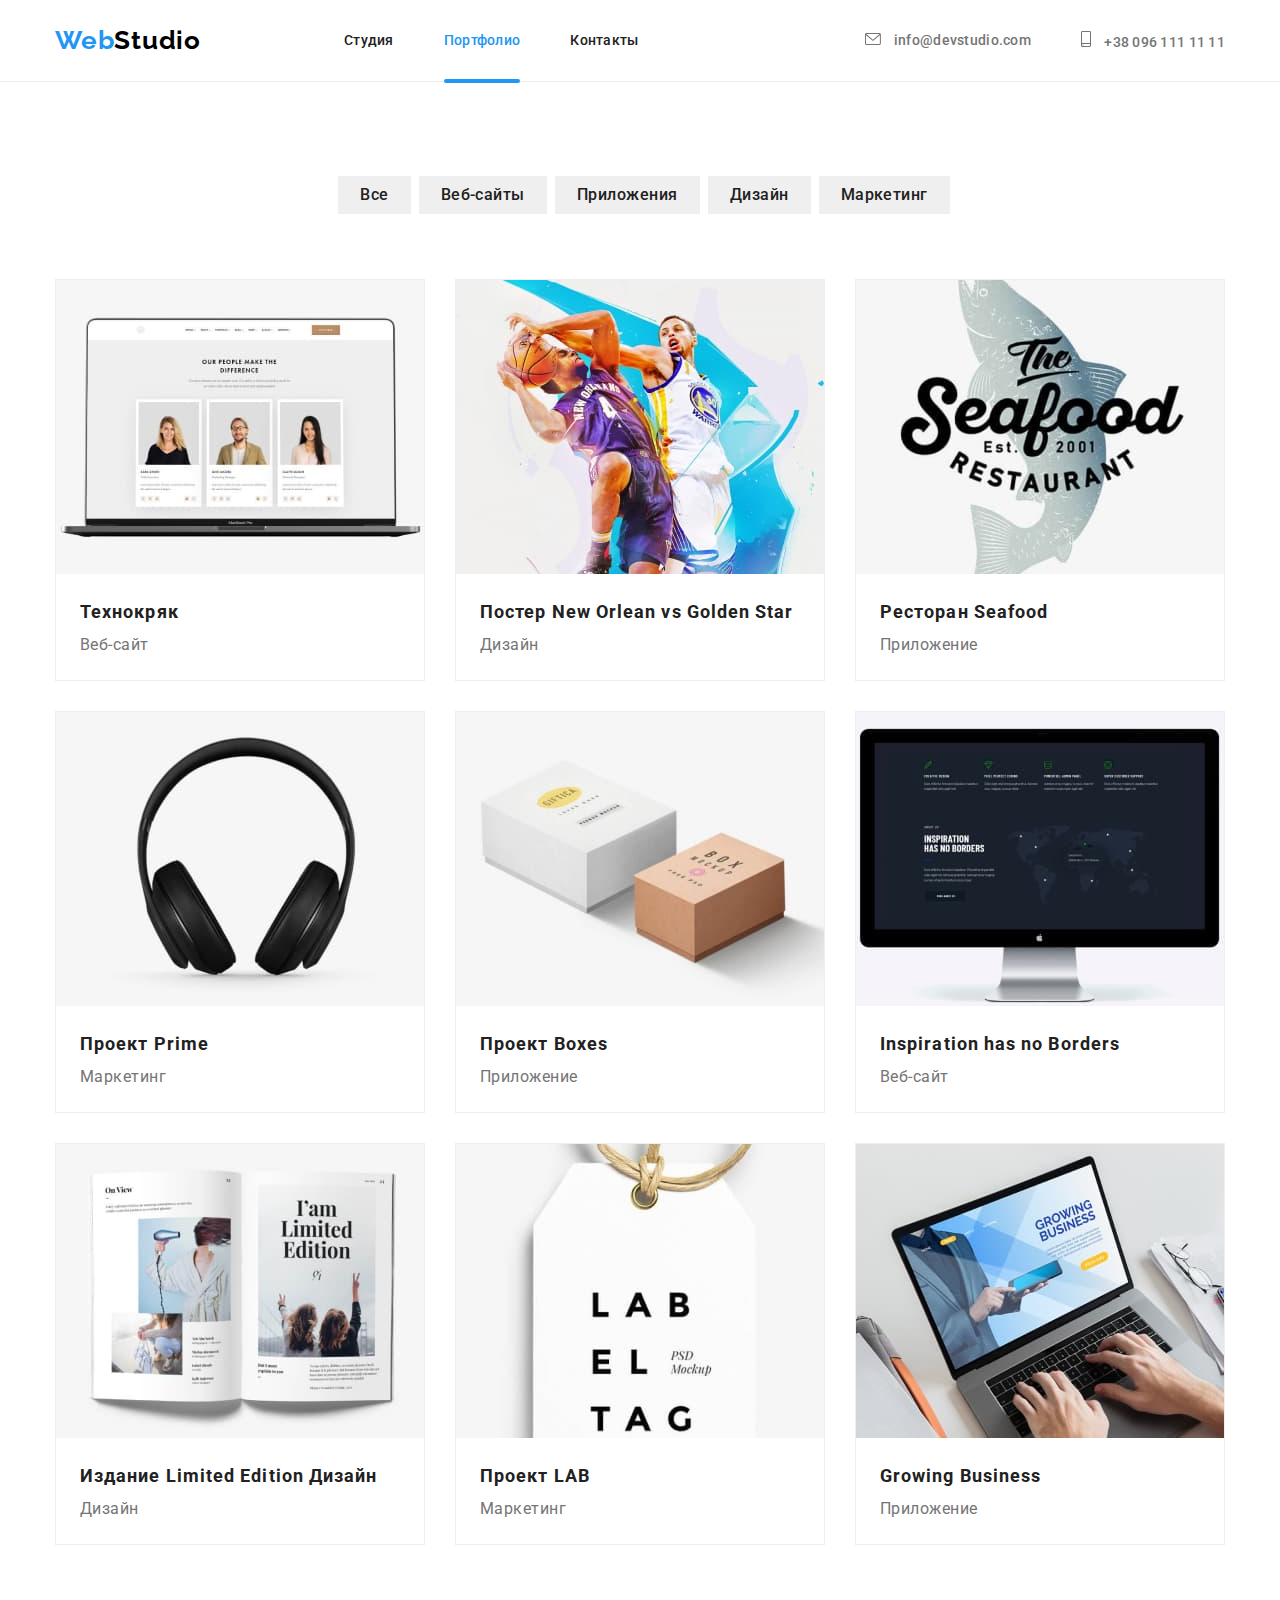
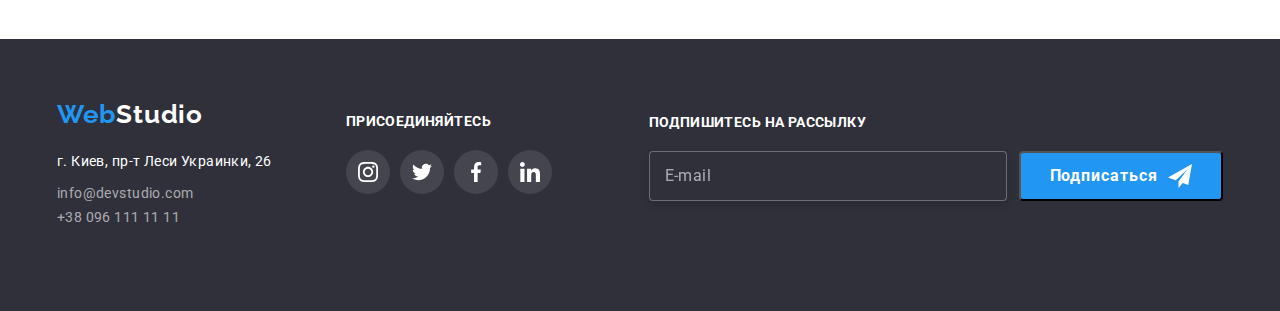
==== portfolio.html @ 9b876019 "GoIT" ====
<!DOCTYPE html>
<html lang="ru">
  <head>
    <meta charset="UTF-8" />
    <meta http-equiv="X-UA-Compatible" content="IE=edge" />
    <meta name="viewport" content="width=device-width, initial-scale=1.0" />
    <title>Document</title>
    <link rel="preconnect" href="https://fonts.googleapis.com" />
    <link rel="preconnect" href="https://fonts.gstatic.com" crossorigin />
    <link
      href="https://fonts.googleapis.com/css2?family=Raleway:wght@700&family=Roboto:wght@400;500;700;900&display=swap"
      rel="stylesheet"
    />
    <link
      rel="stylesheet"
      href="https://cdnjs.cloudflare.com/ajax/libs/modern-normalize/1.0.0/modern-normalize.min.css"
    />
    <link rel="stylesheet" href="./css/portfolio.min.css" />
  </head>

  <body>
    <!--header-->
    <header class="page-header">
      <div class="page-container page-header__nav-main">
        <div class="logo">
          <a href="index.html" class="page-header__logo"
            >Web<span class="page-header__logo-second">Studio</span>
          </a>
        </div>
        <button
          type="button"
          class="menu-button is-open"
          aria-expanded="false"
          aria-controls="menu-container"
          data-menu-button
        >
          <svg
            width="40"
            height="40"
            aria-label="Переключатель мобильного меню"
          >
            <use
              class="icon-cross"
              href="./images/symbol-defs.svg#close_menu"
            ></use>
            <use class="icon-menu" href="./images/symbol-defs.svg#menu"></use>
          </svg>
        </button>
        <nav
          class="page-header__nav menu-container is-open"
          id="menu-container"
          data-menu
        >
          <ul class="site-nav">
            <li class="site-nav__item">
              <a href="./index.html " class="site-nav__link">Студия</a>
            </li>
            <li class="site-nav__item">
              <a href="./portfolio.html" class="site-nav__link current"
                >Портфолио</a
              >
            </li>
            <li class="site-nav__item">
              <a href="./index.html" class="site-nav__link">Контакты</a>
            </li>
          </ul>

          <ul class="site-contacts">
            <li class="site-contacts__item">
              <a
                href="mailto:info@devstudio.com"
                class="site-contacts__link mailto"
              >
                <svg class="site-contacts__icon" width="16" height="12">
                  <use href="./images/symbol-defs.svg#envelope"></use>
                </svg>
                info@devstudio.com
              </a>
            </li>
            <li class="site-contacts__item">
              <a
                href="tel:+380961111111"
                class="site-contacts__link smartphone"
              >
                <svg class="site-contacts__icon" width="10" height="16">
                  <use href="./images/symbol-defs.svg#smartphone"></use>
                </svg>
                +38 096 111 11 11
              </a>
            </li>
          </ul>
          <ul class="social-networks">
            <li class="social-networks__item">
              <a href="https://www.instagram.com/" class="social-networks__link"
                >Instagram
                <svg class="social-networks__icon" width="22" height="0">
                  <use href="./images/symbol-defs.svg#dizer"></use></svg
              ></a>
            </li>
            <li class="social-networks__item">
              <a href="https://twitter.com/" class="social-networks__link"
                >Twitter
                <svg class="social-networks__icon" width="22" height="0">
                  <use href="./images/symbol-defs.svg#dizer"></use></svg
              ></a>
            </li>
            <li class="social-networks__item">
              <a href="https://facebook.com/" class="social-networks__link"
                >Facebook
                <svg class="social-networks__icon" width="22" height="0">
                  <use href="./images/symbol-defs.svg#dizer"></use></svg
              ></a>
            </li>
            <li class="social-networks__item">
              <a href="https://linkedin.com/" class="social-networks__link"
                >LinkedIn</a
              >
            </li>
          </ul>
        </nav>
      </div>
    </header>
    <main class="portfolio-content">
      <section class="portfolio-section">
        <div class="page-container">
          <ul class="filters">
            <li class="filters-item">
              <button type="button" class="filters-item__btn">Все</button>
            </li>
            <li class="filters-item">
              <button type="button" class="filters-item__btn">Веб-сайты</button>
            </li>
            <li class="filters-item">
              <button type="button" class="filters-item__btn">
                Приложения
              </button>
            </li>
            <li class="filters-item">
              <button type="button" class="filters-item__btn">Дизайн</button>
            </li>
            <li class="filters-item">
              <button type="button" class="filters-item__btn">Маркетинг</button>
            </li>
          </ul>

          <ul class="soft-list">
            <li class="soft-list__item">
              <div class="description">
                <img
                  srcset="
                    ./images/laptop-1x.jpg  480w,
                    ./images/laptop-2x.jpg  768w,
                    ./images/laptop-3x.jpg 1200w
                  "
                  sizes="(max-width: 767px) 450px, (max-width: 1199px) 354px,
                (min-width: 1200px) 370px"
                  src="./images/laptop.jpg"
                  alt="laptop"
                />
                <div class="wrapper">
                  <p class="description-info">
                    Технокряк это современная площадка распространения
                    коронавируса. Компании используют эту платформу для
                    цифрового шпионажа и атак на защищённые сервера конкурентов.
                  </p>
                </div>
              </div>
              <div class="soft-card">
                <h3 class="soft-card__title">Технокряк</h3>
                <p class="soft-card__text">Веб-сайт</p>
              </div>
            </li>
            <li class="soft-list__item">
              <div class="description">
                <img
                  srcset="
                    ./images/poster-1x.jpg  480w,
                    ./images/poster-2x.jpg  768w,
                    ./images/poster-3x.jpg 1200w
                  "
                  sizes="(max-width: 767px) 450px,
                         (max-width: 1199px) 354px,
                         (min-width: 1200px) 370px"
                  src="./images/poster.jpg"
                  alt="poster"
                />
                <div class="wrapper">
                  <p class="description-info">
                    Технокряк это современная площадка распространения
                    коронавируса. Компании используют эту платформу для
                    цифрового шпионажа и атак на защищённые сервера конкурентов.
                  </p>
                </div>
              </div>
              <div class="soft-card">
                <h3 class="soft-card__title">
                  Постер New Orlean vs Golden Star
                </h3>
                <p class="soft-card__text">Дизайн</p>
              </div>
            </li>
            <li class="soft-list__item">
              <div class="description">
                <img
                  srcset="
                    ./images/restaurant-1x.jpg  480w,
                    ./images/restaurant-2x.jpg  768w,
                    ./images/restaurant-3x.jpg 1200w
                  "
                  sizes="(max-width: 767px) 450px,
                         (max-width: 1199px) 354px,
                         (min-width: 1200px) 370px"
                  src="./images/logo-restaurant.jpg"
                  alt="restaurant"
                />
                <div class="wrapper">
                  <p class="description-info">
                    Технокряк это современная площадка распространения
                    коронавируса. Компании используют эту платформу для
                    цифрового шпионажа и атак на защищённые сервера конкурентов.
                  </p>
                </div>
              </div>
              <div class="soft-card">
                <h3 class="soft-card__title">Ресторан Seafood</h3>
                <p class="soft-card__text">Приложение</p>
              </div>
            </li>
            <li class="soft-list__item">
              <div class="description">
                <img
                  srcset="
                    ./images/headphones-1x.jpg  480w,
                    ./images/headphones-2x.jpg  768w,
                    ./images/headphones-3x.jpg 1200w
                  "
                  sizes="(max-width: 767px) 450px,
                         (max-width: 1199px) 354px,
                         (min-width: 1200px) 370px"
                  src="./images/headphones.jpg"
                  alt="headphones"
                />
                <div class="wrapper">
                  <p class="description-info">
                    Технокряк это современная площадка распространения
                    коронавируса. Компании используют эту платформу для
                    цифрового шпионажа и атак на защищённые сервера конкурентов.
                  </p>
                </div>
              </div>
              <div class="soft-card">
                <h3 class="soft-card__title">Проект Prime</h3>
                <p class="soft-card__text">Маркетинг</p>
              </div>
            </li>
            <li class="soft-list__item">
              <div class="description">
                <img
                  srcset="
                    ./images/box-1x.jpg  480w,
                    ./images/box-2x.jpg  768w,
                    ./images/box-3x.jpg 1200w
                  "
                  sizes="(max-width: 767px) 450px,
                         (max-width: 1199px) 354px,
                         (min-width: 1200px) 370px"
                  src="./images/box.jpg"
                  alt="box"
                />
                <div class="wrapper">
                  <p class="description-info">
                    Технокряк это современная площадка распространения
                    коронавируса. Компании используют эту платформу для
                    цифрового шпионажа и атак на защищённые сервера конкурентов.
                  </p>
                </div>
              </div>
              <div class="soft-card">
                <h3 class="soft-card__title">Проект Boxes</h3>
                <p class="soft-card__text">Приложение</p>
              </div>
            </li>
            <li class="soft-list__item">
              <div class="description">
                <img
                  srcset="
                    ./images/monoblock-1x.jpg  480w,
                    ./images/monoblock-2x.jpg  768w,
                    ./images/monoblock-3x.jpg 1200w
                  "
                  sizes="(max-width: 767px) 450px,
                         (max-width: 1199px) 354px,
                         (min-width: 1200px) 370px"
                  src="./images/monoblock.jpg"
                  alt="monoblock"
                />
                <div class="wrapper">
                  <p class="description-info">
                    Технокряк это современная площадка распространения
                    коронавируса. Компании используют эту платформу для
                    цифрового шпионажа и атак на защищённые сервера конкурентов.
                  </p>
                </div>
              </div>
              <div class="soft-card">
                <h3 class="soft-card__title">Inspiration has no Borders</h3>
                <p class="soft-card__text">Веб-сайт</p>
              </div>
            </li>
            <li class="soft-list__item">
              <div class="description">
                <img
                  srcset="
                    ./images/book-1x.jpg  480w,
                    ./images/book-2x.jpg  768w,
                    ./images/book-3x.jpg 1200w
                  "
                  sizes="(max-width: 767px) 450px,
                         (max-width: 1199px) 354px,
                         (min-width: 1200px) 370px"
                  src="./images/book.jpg"
                  alt="book"
                />
                <div class="wrapper">
                  <p class="description-info">
                    Технокряк это современная площадка распространения
                    коронавируса. Компании используют эту платформу для
                    цифрового шпионажа и атак на защищённые сервера конкурентов.
                  </p>
                </div>
              </div>
              <div class="soft-card">
                <h3 class="soft-card__title">Издание Limited Edition Дизайн</h3>
                <p class="soft-card__text">Дизайн</p>
              </div>
            </li>
            <li class="soft-list__item">
              <div class="description">
                <img
                  srcset="
                    ./images/tag-1x.jpg  480w,
                    ./images/tag-2x.jpg  768w,
                    ./images/tag-3x.jpg 1200w
                  "
                  sizes="(max-width: 767px) 450px,
                         (max-width: 1199px) 354px,
                         (min-width: 1200px) 370px"
                  src="./images/tag.jpg"
                  alt="tag"
                />
                <div class="wrapper">
                  <p class="description-info">
                    Технокряк это современная площадка распространения
                    коронавируса. Компании используют эту платформу для
                    цифрового шпионажа и атак на защищённые сервера конкурентов.
                  </p>
                </div>
              </div>
              <div class="soft-card">
                <h3 class="soft-card__title">Проект LAB</h3>
                <p class="soft-card__text">Маркетинг</p>
              </div>
            </li>
            <li class="soft-list__item">
              <div class="description">
                <img
                  srcset="
                    ./images/working-on-a-laptop-1x.jpg  480w,
                    ./images/working-on-a-laptop-2x.jpg  768w,
                    ./images/working-on-a-laptop-3x.jpg 1200w
                  "
                  sizes="(max-width: 767px) 450px,
                         (max-width: 1199px) 354px,
                         (min-width: 1200px) 370px"
                  src="./images/working-on-a-laptop.jpg"
                  alt="working"
                />
                <div class="wrapper">
                  <p class="description-info">
                    Технокряк это современная площадка распространения
                    коронавируса. Компании используют эту платформу для
                    цифрового шпионажа и атак на защищённые сервера конкурентов.
                  </p>
                </div>
              </div>
              <div class="soft-card">
                <h3 class="soft-card__title">Growing Business</h3>
                <p class="soft-card__text">Приложение</p>
              </div>
            </li>
          </ul>
        </div>
      </section>
    </main>
    <footer class="footer">
      <div class="page-container footer-markup">
        <div class="footer-info">
          <div class="footer-logo">
            <a href="index.html" class="footer-logo__one"
              >Web<span class="footer-logo__two">Studio</span>
            </a>
          </div>
          <div class="address-container">
            <address class="address">
              <ul class="address-list">
                <li class="address-list__item accurate">
                  г. Киев, пр-т Леси Украинки, 26
                </li>
                <li class="address-list__item">
                  <a href="mailto:info@devstudio.com" class="address-list__link"
                    >info@devstudio.com</a
                  >
                </li>
                <li class="address-list__item">
                  <a href="tel:+380961111111" class="address-list__link"
                    >+38 096 111 11 11</a
                  >
                </li>
              </ul>
            </address>
          </div>
        </div>
        <div class="network-container">
          <section class="network">
            <h3 class="network-title">присоединяйтесь</h3>
            <ul class="network-list">
              <li class="network-list__item">
                <a href="https://www.instagram.com/" class="network-list__link">
                  <svg class="network-list__icon" width="20" height="20">
                    <use href="./images/symbol-defs.svg#instagram"></use>
                  </svg>
                </a>
              </li>
              <li class="network-list__item">
                <a href="https://twitter.com/" class="network-list__link">
                  <svg class="network-list__icon" width="20" height="20">
                    <use href="./images/symbol-defs.svg#twitter"></use>
                  </svg>
                </a>
              </li>
              <li class="network-list__item">
                <a href="https://facebook.com/" class="network-list__link">
                  <svg class="network-list__icon" width="20" height="20">
                    <use href="./images/symbol-defs.svg#facebook"></use>
                  </svg>
                </a>
              </li>
              <li class="network-list__item">
                <a href="https://linkedin.com/" class="network-list__link">
                  <svg class="network-list__icon" width="20" height="20">
                    <use href="./images/symbol-defs.svg#linkedin"></use>
                  </svg>
                </a>
              </li>
            </ul>
          </section>
        </div>
        <div class="form-container">
          <form class="form-footer">
            <div class="footer-field">
              <label for="mail" class="footer-field__label"
                >Подпишитесь на рассылку</label
              >
              <input
                class="footer-field__input"
                type="email"
                name="mail"
                id="mail"
                placeholder="E-mail"
              />

              <button type="submit" class="footer-field__btn">
                Подписаться
                <svg class="footer-field__icon" width="24" height="24">
                  <use href="./images/symbol-defs.svg#icon-send"></use>
                </svg>
              </button>
            </div>
          </form>
        </div>
      </div>
    </footer>
    <script src="./js/menu.js"></script>
  </body>
</html>
---- css/portfolio.min.css ----
html{-webkit-box-sizing:border-box;box-sizing:border-box}*,::before,::after{-webkit-box-sizing:inherit;box-sizing:inherit}a{text-decoration:none}a:hover{text-decoration:none}textarea{resize:none}ul,li{margin:0;padding:0;list-style-type:none}img{display:block}body{margin:0;font-family:"Roboto", sans-serif;font-size:14px;background-color:#ffffff;color:#757575}body.modal-open{overflow:hidden}.page-container{max-width:1200px;padding:0px 15px;margin:0px auto}@media screen and (min-width: 480px){.page-container{width:480px}}@media screen and (min-width: 768px){.page-container{width:768px}}@media screen and (min-width: 1200px){.page-container{width:1200px}}.portfolio-section{padding:60px 0px}@media screen and (min-width: 1200px){.portfolio-section{padding:94px 0px}}.logo{font-family:Raleway;font-weight:700;font-size:24px;line-height:1.16;letter-spacing:0.03em}@media screen and (min-width: 1200px){.logo{font-size:26px;line-height:1.19}}.page-header__logo{color:#2196f3}.page-header__logo:hover,.page-header__logo:focus{color:#2196f3}.page-header__logo-second{color:#000}.footer-logo{margin-bottom:20px;font-family:Raleway;font-weight:700;font-size:24px;line-height:1.16;letter-spacing:0.03em}@media screen and (max-width: 767px){.footer-logo{text-align:center}}@media screen and (min-width: 1200px){.footer-logo{font-size:26px;line-height:1.19;margin-left:0px}}.footer-logo__one{text-decoration:none;color:#2196f3}.footer-logo__one:hover,.footer-logo__one:focus{color:#2196f3}.footer-logo__two{color:#fff}.menu-button{position:relative;display:-webkit-inline-box;display:-ms-inline-flexbox;display:inline-flex;z-index:2;overflow:hidden;margin:0;padding:0;margin-left:auto;border:none;background-color:transparent}.menu-button:hover,.menu-button:focus{fill:#2196f3}@media screen and (min-width: 768px){.menu-button{display:none}}.menu-button .icon-cross{display:none}.menu-button.is-open .icon-cross{display:block}.menu-button.is-open .icon-menu{display:none}.menu-container{margin:0;padding:0;background:#fff}@media screen and (max-width: 767px){.menu-container{display:none;position:fixed;top:0;left:0;width:100%;height:100%;z-index:1;-webkit-transform:translateX(-100%);transform:translateX(-100%);-webkit-transition:-webkit-transform cubic-bezier(0.4, 0, 0.2, 1);transition:-webkit-transform cubic-bezier(0.4, 0, 0.2, 1);transition:transform cubic-bezier(0.4, 0, 0.2, 1);transition:transform cubic-bezier(0.4, 0, 0.2, 1), -webkit-transform cubic-bezier(0.4, 0, 0.2, 1)}.menu-container.is-open{display:block;-webkit-transform:translateX(0);transform:translateX(0)}}@media screen and (min-width: 768px){.menu-container{display:-webkit-box;display:-ms-flexbox;display:flex;-webkit-box-pack:justify;-ms-flex-pack:justify;justify-content:space-between;-webkit-box-flex:1;-ms-flex-positive:1;flex-grow:1}}.page-header{position:relative;display:-webkit-box;display:-ms-flexbox;display:flex;-webkit-box-pack:end;-ms-flex-pack:end;justify-content:flex-end;-webkit-box-align:start;-ms-flex-align:start;align-items:start;padding:0;margin:0;background:#fff;border-bottom:1px solid #ececec}.page-header__nav-main{display:-webkit-box;display:-ms-flexbox;display:flex;-webkit-box-align:center;-ms-flex-align:center;align-items:center}@media screen and (min-width: 1200px){.page-header__nav-main{display:-webkit-box;display:-ms-flexbox;display:flex;-webkit-box-align:center;-ms-flex-align:center;align-items:center;-webkit-box-pack:center;-ms-flex-pack:center;justify-content:center}}@media screen and (max-width: 767px){.site-nav{padding-top:48px;padding-left:40px;padding-bottom:302px}}@media screen and (min-width: 768px){.site-nav{display:-webkit-box;display:-ms-flexbox;display:flex;margin-left:38px}}@media screen and (min-width: 1200px){.site-nav{display:-webkit-box;display:-ms-flexbox;display:flex;margin-left:93px}}@media screen and (max-width: 767px){.site-nav__item{margin-bottom:32px}.site-nav__item:last-child{margin-bottom:0}}@media screen and (min-width: 768px){.site-nav__item{padding-top:32px;padding-bottom:32px;margin-left:50px}.site-nav__item:last-child{margin-right:0}}.site-nav__link{position:relative;font-weight:500;line-height:1.18px;font-size:40px;text-align:center;letter-spacing:0.02em;-webkit-transition:color 250ms cubic-bezier(0.4, 0, 0.2, 1);transition:color 250ms cubic-bezier(0.4, 0, 0.2, 1);color:#212121}.site-nav__link:hover,.site-nav__link:focus{color:#2196f3}@media screen and (max-width: 767px){.site-nav__link:not(:last-child){margin-bottom:32px}}@media screen and (min-width: 768px){.site-nav__link{font-size:14px;line-height:1.14}}.current{color:#2196f3}.current::after{content:"";display:block;position:absolute;top:47px;bottom:auto;width:100%;height:4px;border-radius:4px;background-color:#2196f3}@media only screen and (max-width: 767px){.current::after{display:none}}@media screen and (max-width: 767px){.site-contacts{display:-webkit-box;display:-ms-flexbox;display:flex;padding:0 0 64px 40px}}@media screen and (max-width: 1199px){.site-contacts{display:-webkit-box;display:-ms-flexbox;display:flex;-webkit-box-orient:vertical;-webkit-box-direction:normal;-ms-flex-direction:column;flex-direction:column;-webkit-box-pack:center;-ms-flex-pack:center;justify-content:center;margin-left:auto}}@media screen and (min-width: 1200px){.site-contacts{margin:0;margin-left:auto;display:-webkit-box;display:-ms-flexbox;display:flex;-webkit-box-align:center;-ms-flex-align:center;align-items:center;-webkit-box-pack:center;-ms-flex-pack:center;justify-content:center}}@media screen and (max-width: 767px){.site-contacts__item{margin-bottom:32px}.site-contacts__item:first-child{margin-bottom:0}}@media screen and (max-width: 1199px){.site-contacts__item{margin-bottom:10px}.site-contacts__item:last-child{margin-bottom:0}}@media screen and (min-width: 1200px){.site-contacts__item{margin-left:50px}.site-contacts__item:last-child{margin-right:0}}.site-contacts__link{font-weight:500;font-size:34px;line-height:1.18;letter-spacing:0.02em;-webkit-transition:color 250ms cubic-bezier(0.4, 0, 0.2, 1);transition:color 250ms cubic-bezier(0.4, 0, 0.2, 1);color:#757575}.site-contacts__link:hover,.site-contacts__link:focus{color:#2196f3}@media screen and (min-width: 768px){.site-contacts__link{font-size:12px;line-height:1.16}}@media screen and (min-width: 1200px){.site-contacts__link{font-size:14px;line-height:1.14}}@media screen and (max-width: 767px){.mailto{font-style:normal;font-weight:500;font-size:24px;line-height:1.17;letter-spacing:0.02em;color:#757575}}.site-contacts__icon{opacity:0}@media screen and (min-width: 768px){.site-contacts__icon{opacity:1;margin-right:8px;-webkit-transition:fill 250ms cubic-bezier(0.4, 0, 0.2, 1);transition:fill 250ms cubic-bezier(0.4, 0, 0.2, 1);fill:#757575}.site-contacts__link:hover .site-contacts__icon,.site-contacts__link:focus .site-contacts__icon{fill:#2196f3}}@media screen and (min-width: 1200px){.site-contacts__icon{margin-right:10px}}.social-networks{display:none}@media screen and (max-width: 767px){.social-networks{display:-webkit-box;display:-ms-flexbox;display:flex;-ms-flex-wrap:wrap;flex-wrap:wrap;padding:0 0 48px 40px;font-style:normal;font-weight:500;font-size:18px;line-height:1.22;letter-spacing:0.02em;color:#2196f3}.social-networks__item{position:relative;margin-left:10px}.social-networks__item:not(:last-child){margin-right:10px}.social-networks__icon{position:absolute;top:50%;left:100%;border:1px solid rgba(33,33,33,0.2);-webkit-transform:rotate(90deg);transform:rotate(90deg)}}.filters-item__btn{display:block;font-family:inherit;border-radius:4px solid;border:transparent;font-weight:500;font-size:16px;line-height:1.62;text-align:center;letter-spacing:0.03em;padding:6px 22px;cursor:pointer;-webkit-transition:color 250ms cubic-bezier(0.4, 0, 0.2, 1),background 250ms cubic-bezier(0.4, 0, 0.2, 1),-webkit-box-shadow 250ms cubic-bezier(0.4, 0, 0.2, 1);transition:color 250ms cubic-bezier(0.4, 0, 0.2, 1),background 250ms cubic-bezier(0.4, 0, 0.2, 1),-webkit-box-shadow 250ms cubic-bezier(0.4, 0, 0.2, 1);transition:color 250ms cubic-bezier(0.4, 0, 0.2, 1),background 250ms cubic-bezier(0.4, 0, 0.2, 1),box-shadow 250ms cubic-bezier(0.4, 0, 0.2, 1);transition:color 250ms cubic-bezier(0.4, 0, 0.2, 1),background 250ms cubic-bezier(0.4, 0, 0.2, 1),box-shadow 250ms cubic-bezier(0.4, 0, 0.2, 1),-webkit-box-shadow 250ms cubic-bezier(0.4, 0, 0.2, 1);color:#212121}.filters-item__btn:hover,.filters-item__btn:focus{color:#ffffff;background:#2196f3;-webkit-box-shadow:0px 3px 1px rgba(0,0,0,0.1),0px 1px 2px rgba(0,0,0,0.08),0px 2px 2px rgba(0,0,0,0.12);box-shadow:0px 3px 1px rgba(0,0,0,0.1),0px 1px 2px rgba(0,0,0,0.08),0px 2px 2px rgba(0,0,0,0.12)}.filters{display:-webkit-box;display:-ms-flexbox;display:flex;-ms-flex-wrap:wrap;flex-wrap:wrap;margin-bottom:40px}@media screen and (min-width: 768px){.filters{display:-webkit-box;display:-ms-flexbox;display:flex;-webkit-box-pack:center;-ms-flex-pack:center;justify-content:center;margin-bottom:0px}}@media screen and (min-width: 1200px){.filters{display:-webkit-box;display:-ms-flexbox;display:flex;-webkit-box-align:center;-ms-flex-align:center;align-items:center;text-align:center;-webkit-box-pack:center;-ms-flex-pack:center;justify-content:center;margin-bottom:50px}}.filters-item{margin-bottom:15px;margin-left:8px}.filters-item:last-child{margin-right:0}.soft-list{margin-left:auto;margin-right:auto}.soft-list img{-o-object-fit:cover;object-fit:cover;width:450px;height:294px}@media screen and (min-width: 768px){.soft-list{display:-webkit-box;display:-ms-flexbox;display:flex;-ms-flex-wrap:wrap;flex-wrap:wrap;margin:-15px}.soft-list img{-o-object-fit:cover;object-fit:cover;width:354px}}@media screen and (min-width: 1200px){.soft-list img{-o-object-fit:cover;object-fit:cover;width:370px}}.soft-list__item{background:#ffffff;border:1px solid #eeeeee}@media screen and (max-width: 767px){.soft-list__item:not(:last-child){margin-bottom:30px}}.soft-list__item:hover{border:1px solid #eeeeee;-webkit-box-shadow:0px 1px 1px rgba(0,0,0,0.12),0px 4px 4px rgba(0,0,0,0.06),1px 4px 6px rgba(0,0,0,0.16);box-shadow:0px 1px 1px rgba(0,0,0,0.12),0px 4px 4px rgba(0,0,0,0.06),1px 4px 6px rgba(0,0,0,0.16)}@media screen and (min-width: 768px){.soft-list__item{width:calc((100% - 6 * 15px) / 2);margin:15px}}@media screen and (min-width: 1200px){.soft-list__item{width:calc((100% - 6 * 15px) / 3);margin-right:15px;margin-bottom:15px}}.soft-card{padding-top:20px;padding-bottom:20px;padding-left:24px}.soft-card__title{margin:0;font-weight:700;font-size:18px;line-height:2;letter-spacing:0.06em;color:#212121}.soft-card__text{margin:0;font-weight:400;font-size:16px;line-height:1.87;letter-spacing:0.03em;color:#757575}.description{position:relative;overflow:hidden}.wrapper{position:absolute;display:block;top:0;left:0;width:100%;height:100%;opacity:0;-webkit-transform:translateY(100%);transform:translateY(100%);-webkit-transition:opacity 750ms cubic-bezier(0.4, 0, 0.2, 1),-webkit-transform 250ms cubic-bezier(0.4, 0, 0.2, 1);transition:opacity 750ms cubic-bezier(0.4, 0, 0.2, 1),-webkit-transform 250ms cubic-bezier(0.4, 0, 0.2, 1);transition:transform 250ms cubic-bezier(0.4, 0, 0.2, 1),opacity 750ms cubic-bezier(0.4, 0, 0.2, 1);transition:transform 250ms cubic-bezier(0.4, 0, 0.2, 1),opacity 750ms cubic-bezier(0.4, 0, 0.2, 1),-webkit-transform 250ms cubic-bezier(0.4, 0, 0.2, 1);background-color:rgba(33,150,243,0.9)}.description:hover .wrapper{-webkit-transform:translateY(0);transform:translateY(0);opacity:1}.description-info{position:absolute;display:block;font-size:18px;line-height:1.56;letter-spacing:0.03em;color:#ffffff}@media screen and (max-width: 767px){.description-info{margin:74px 24px}}@media screen and (min-width: 768px){.description-info{margin:49px 24px}}@media screen and (min-width: 1200px){.description-info{margin:63px 24px}}.footer{display:-webkit-box;display:-ms-flexbox;display:flex;padding:60px 0px;background:#2f303a}@media screen and (min-width: 768px){.footer-markup{display:-webkit-box;display:-ms-flexbox;display:flex;-ms-flex-wrap:wrap;flex-wrap:wrap;-ms-flex-pack:distribute;justify-content:space-around}}@media screen and (min-width: 1200px){.footer-markup{-webkit-box-pack:baseline;-ms-flex-pack:baseline;justify-content:baseline}}@media screen and (max-width: 1199px){.footer-info{display:-webkit-box;display:-ms-flexbox;display:flex;-webkit-box-orient:vertical;-webkit-box-direction:normal;-ms-flex-direction:column;flex-direction:column;-webkit-box-align:center;-ms-flex-align:center;align-items:center}}@media screen and (max-width: 1199px){.address-list{text-align:center}}.accurate{display:block;margin:0;margin-bottom:9px;font-style:normal;font-weight:400;font-size:14px;line-height:1.71;letter-spacing:0.03em;color:#fff}.accurate:hover,.accurate:focus{color:#fff}.address-list__link{display:block;margin:0;font-style:normal;font-weight:400;font-size:14px;line-height:1.71;letter-spacing:0.03em;color:rgba(255,255,255,0.6)}.address-list__link:hover,.address-list__link:focus{color:rgba(255,255,255,0.6)}@media screen and (max-width: 767px){.network-container{margin-top:60px;text-align:center}}@media screen and (max-width: 1199px){.network-container{display:-webkit-box;display:-ms-flexbox;display:flex;-webkit-box-orient:vertical;-webkit-box-direction:normal;-ms-flex-direction:column;flex-direction:column;text-align:center;margin-top:5px}}@media screen and (min-width: 1200px){.network-container{margin-left:70px;margin-top:15px;min-width:206px}}.network-title{margin:0;margin-bottom:20px;font-weight:700;font-size:14px;line-height:1.14;letter-spacing:0.03em;text-transform:uppercase;color:#fff}.network-list{display:-webkit-box;display:-ms-flexbox;display:flex}@media screen and (max-width: 767px){.network-list{-webkit-box-pack:center;-ms-flex-pack:center;justify-content:center}}.network-list__item{border-radius:50%;margin-right:10px;-webkit-transition:background 250ms cubic-bezier(0.4, 0, 0.2, 1),border 250ms cubic-bezier(0.4, 0, 0.2, 1);transition:background 250ms cubic-bezier(0.4, 0, 0.2, 1),border 250ms cubic-bezier(0.4, 0, 0.2, 1)}.network-list__item:hover,.network-list__item:focus{border:1px solid #2196f3;background:#2196f3}.network-list__item:last-child{margin-right:0}.network-list__link{display:-webkit-box;display:-ms-flexbox;display:flex;-webkit-box-pack:center;-ms-flex-pack:center;justify-content:center;-webkit-box-align:center;-ms-flex-align:center;align-items:center;width:44px;height:44px;border-radius:50%;background:rgba(255,255,255,0.1)}.network-list__icon{fill:#fff}.form-container{margin:0;padding:0}@media screen and (max-width: 1199px){.form-container{margin-top:60px;text-align:center}}@media screen and (min-width: 1200px){.form-container{display:-webkit-box;display:-ms-flexbox;display:flex;-webkit-box-orient:vertical;-webkit-box-direction:normal;-ms-flex-direction:column;flex-direction:column;margin-left:93px;margin-top:15px;min-width:570px}}.footer-field__label{margin:0;display:-webkit-inline-box;display:-ms-inline-flexbox;display:inline-flex;text-align:center;font-style:normal;font-weight:700;font-size:14px;line-height:1.14;letter-spacing:0.03em;text-transform:uppercase;color:#fff}.footer-field__input{display:-webkit-box;display:-ms-flexbox;display:flex;margin:0;margin-top:20px;padding:16px 15px;min-width:358px;border:1px solid rgba(255,255,255,0.3);border-radius:4px;-webkit-box-sizing:border-box;box-sizing:border-box;-webkit-filter:drop-shadow(0px 4px 4px rgba(0,0,0,0.15));filter:drop-shadow(0px 4px 4px rgba(0,0,0,0.15));background:#2f303a}@media screen and (max-width: 1199px){.footer-field__input{margin-left:auto;margin-right:auto;min-width:450px}}.footer-field__input::-webkit-input-placeholder{font-size:16px;line-height:1.25;display:-webkit-box;display:flex;-webkit-box-align:center;align-items:center;letter-spacing:0.03em;color:rgba(255,255,255,0.6)}.footer-field__input:-ms-input-placeholder{font-size:16px;line-height:1.25;display:-ms-flexbox;display:flex;-ms-flex-align:center;align-items:center;letter-spacing:0.03em;color:rgba(255,255,255,0.6)}.footer-field__input::-ms-input-placeholder{font-size:16px;line-height:1.25;display:-ms-flexbox;display:flex;-ms-flex-align:center;align-items:center;letter-spacing:0.03em;color:rgba(255,255,255,0.6)}.footer-field__input::placeholder{font-size:16px;line-height:1.25;display:-webkit-box;display:-ms-flexbox;display:flex;-webkit-box-align:center;-ms-flex-align:center;align-items:center;letter-spacing:0.03em;color:rgba(255,255,255,0.6)}.footer-field__btn{display:-webkit-box;display:-ms-flexbox;display:flex;-webkit-box-align:center;-ms-flex-align:center;align-items:center;text-align:center;padding:10px 29px;min-width:200px;max-height:50px;font-family:inherit;font-weight:700;font-size:16px;line-height:1.87;letter-spacing:0.06em;cursor:pointer;border-radius:4px;-webkit-transition:-webkit-box-shadow 250ms cubic-bezier(0.4, 0, 0.2, 1);transition:-webkit-box-shadow 250ms cubic-bezier(0.4, 0, 0.2, 1);transition:box-shadow 250ms cubic-bezier(0.4, 0, 0.2, 1);transition:box-shadow 250ms cubic-bezier(0.4, 0, 0.2, 1), -webkit-box-shadow 250ms cubic-bezier(0.4, 0, 0.2, 1);color:#fff;background-color:#2196f3}@media screen and (min-width: 1200px){.footer-field__btn{margin-left:370px;-webkit-transform:translateY(-50px);transform:translateY(-50px)}}.footer-field__btn:hover,.footer-field__btn:focus{-webkit-box-shadow:0px 4px 4px rgba(0,0,0,0.15);box-shadow:0px 4px 4px rgba(0,0,0,0.15)}@media screen and (max-width: 1199px){.footer-field__btn{margin-left:auto;margin-right:auto;margin-top:20px}}.footer-field__icon{margin-left:10px}
/*# sourceMappingURL=portfolio.min.css.map */
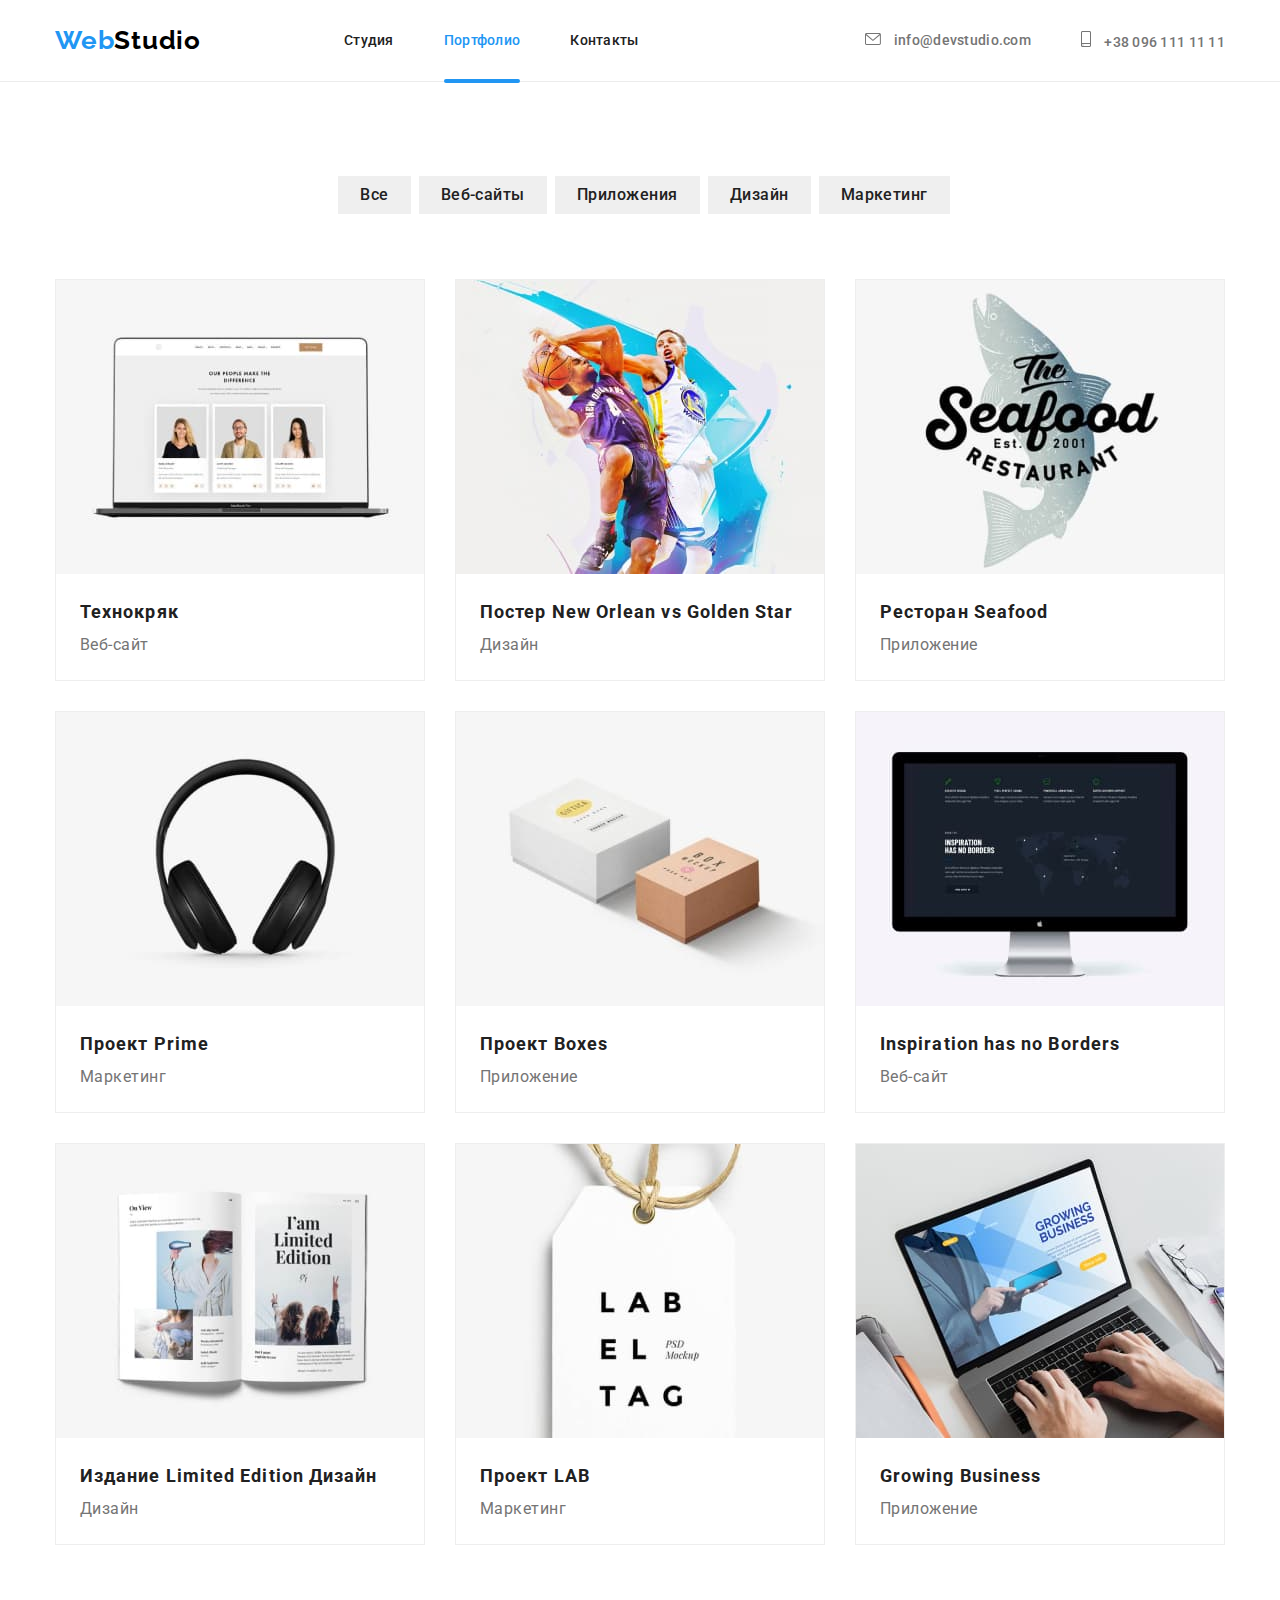
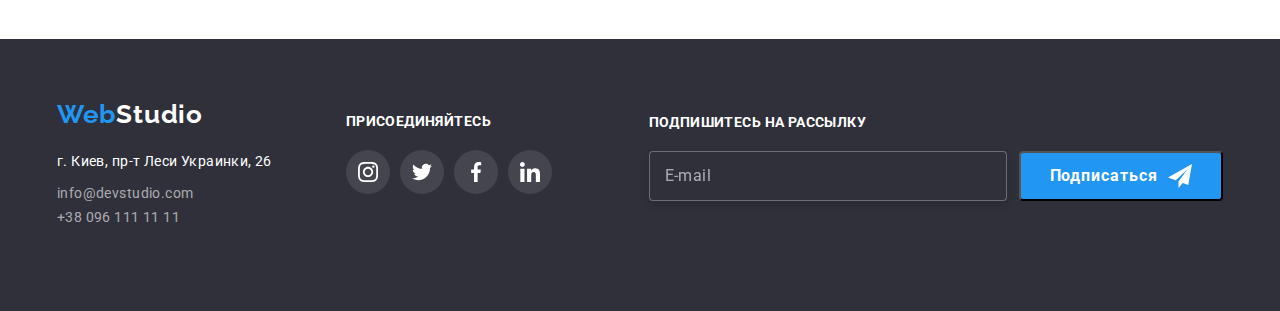
==== commit 023b915f: "GoIT" ====
--- a/portfolio.html
+++ b/portfolio.html
@@ -146,17 +146,33 @@
           <ul class="soft-list">
             <li class="soft-list__item">
               <div class="description">
-                <img
-                  srcset="
-                    ./images/laptop-1x.jpg  480w,
-                    ./images/laptop-2x.jpg  768w,
-                    ./images/laptop-3x.jpg 1200w
-                  "
-                  sizes="(max-width: 767px) 450px, (max-width: 1199px) 354px,
-                (min-width: 1200px) 370px"
-                  src="./images/laptop.jpg"
-                  alt="laptop"
-                />
+                <picture>
+                  <source
+                    media="(min-width: 1200px)"
+                    srcset="
+                      ./images/img-1200/laptop@1200.jpg    1x,
+                      ./images/img-1200/laptop@1200-2x.jpg 2x,
+                      ./images/img-1200/laptop@1200-3x.jpg 3x
+                    "
+                  />
+                  <source
+                    media="(min-width: 768px)"
+                    srcset="
+                      ./images/img-768/laptop@768-1x.jpg 1x,
+                      ./images/img-768/laptop@768-2x.jpg 2x,
+                      ./images/img-768/laptop@768-3x.jpg 3x
+                    "
+                  />
+                  <source
+                    media="(min-width: 320px)"
+                    srcset="
+                      ./images/img-480/laptop@1x.jpg 1x,
+                      ./images/img-480/laptop@2x.jpg 2x,
+                      ./images/img-480/laptop@3x.jpg 3x
+                    "
+                  />
+                  <img src="./images/laptop.jpg" alt="laptop" />
+                </picture>
                 <div class="wrapper">
                   <p class="description-info">
                     Технокряк это современная площадка распространения
@@ -172,18 +188,33 @@
             </li>
             <li class="soft-list__item">
               <div class="description">
-                <img
-                  srcset="
-                    ./images/poster-1x.jpg  480w,
-                    ./images/poster-2x.jpg  768w,
-                    ./images/poster-3x.jpg 1200w
-                  "
-                  sizes="(max-width: 767px) 450px,
-                         (max-width: 1199px) 354px,
-                         (min-width: 1200px) 370px"
-                  src="./images/poster.jpg"
-                  alt="poster"
-                />
+                <picture>
+                  <source
+                    media="(min-width: 1200px)"
+                    srcset="
+                      ./images/img-1200/poster@1200.jpg    1x,
+                      ./images/img-1200/poster@1200-2x.jpg 2x,
+                      ./images/img-1200/poster@1200-3x.jpg 3x
+                    "
+                  />
+                  <source
+                    media="(min-width: 768px)"
+                    srcset="
+                      ./images/img-768/poster@768-1x.jpg 1x,
+                      ./images/img-768/poster@768-2x.jpg 2x,
+                      ./images/img-768/poster@768-3x.jpg 3x
+                    "
+                  />
+                  <source
+                    media="(min-width: 320px)"
+                    srcset="
+                      ./images/img-480/poster@1x.jpg 1x,
+                      ./images/img-480/poster@2x.jpg 2x,
+                      ./images/img-480/poster@3x.jpg 3x
+                    "
+                  />
+                  <img src="./images/poster.jpg" alt="poster" />
+                </picture>
                 <div class="wrapper">
                   <p class="description-info">
                     Технокряк это современная площадка распространения
@@ -201,18 +232,36 @@
             </li>
             <li class="soft-list__item">
               <div class="description">
-                <img
-                  srcset="
-                    ./images/restaurant-1x.jpg  480w,
-                    ./images/restaurant-2x.jpg  768w,
-                    ./images/restaurant-3x.jpg 1200w
-                  "
-                  sizes="(max-width: 767px) 450px,
-                         (max-width: 1199px) 354px,
-                         (min-width: 1200px) 370px"
-                  src="./images/logo-restaurant.jpg"
-                  alt="restaurant"
-                />
+                <picture>
+                  <source
+                    media="(min-width: 1200px)"
+                    srcset="
+                      ./images/img-1200/logo-restaurant@1200.jpg    1x,
+                      ./images/img-1200/logo-restaurant@1200-2x.jpg 2x,
+                      ./images/img-1200/logo-restaurant@1200-3x.jpg 3x
+                    "
+                  />
+                  <source
+                    media="(min-width: 768px)"
+                    srcset="
+                      ./images/img-768/logo-restaurant@768-1x.jpg 1x,
+                      ./images/img-768/logo-restaurant@768-2x.jpg 2x,
+                      ./images/img-768/logo-restaurant@768-3x.jpg 3x
+                    "
+                  />
+                  <source
+                    media="(min-width: 320px)"
+                    srcset="
+                      ./images/img-480/logo-restaurant@1x.jpg 1x,
+                      ./images/img-480/logo-restaurant@2x.jpg 2x,
+                      ./images/img-480/logo-restaurant@3x.jpg 3x
+                    "
+                  />
+                  <img
+                    src="./images/logo-restaurant.jpg"
+                    alt="logo-restaurant"
+                  />
+                </picture>
                 <div class="wrapper">
                   <p class="description-info">
                     Технокряк это современная площадка распространения
@@ -228,18 +277,33 @@
             </li>
             <li class="soft-list__item">
               <div class="description">
-                <img
-                  srcset="
-                    ./images/headphones-1x.jpg  480w,
-                    ./images/headphones-2x.jpg  768w,
-                    ./images/headphones-3x.jpg 1200w
-                  "
-                  sizes="(max-width: 767px) 450px,
-                         (max-width: 1199px) 354px,
-                         (min-width: 1200px) 370px"
-                  src="./images/headphones.jpg"
-                  alt="headphones"
-                />
+                <picture>
+                  <source
+                    media="(min-width: 1200px)"
+                    srcset="
+                      ./images/img-1200/headphones@1200.jpg    1x,
+                      ./images/img-1200/headphones@1200-2x.jpg 2x,
+                      ./images/img-1200/headphones@1200-3x.jpg 3x
+                    "
+                  />
+                  <source
+                    media="(min-width: 768px)"
+                    srcset="
+                      ./images/img-768/headphones@768-1x.jpg 1x,
+                      ./images/img-768/headphones@768-2x.jpg 2x,
+                      ./images/img-768/headphones@768-3x.jpg 3x
+                    "
+                  />
+                  <source
+                    media="(min-width: 320px)"
+                    srcset="
+                      ./images/img-480/headphones@1x.jpg 1x,
+                      ./images/img-480/headphones@2x.jpg 2x,
+                      ./images/img-480/headphones@3x.jpg 3x
+                    "
+                  />
+                  <img src="./images/headphones.jpg" alt="headphones" />
+                </picture>
                 <div class="wrapper">
                   <p class="description-info">
                     Технокряк это современная площадка распространения
@@ -255,18 +319,33 @@
             </li>
             <li class="soft-list__item">
               <div class="description">
-                <img
-                  srcset="
-                    ./images/box-1x.jpg  480w,
-                    ./images/box-2x.jpg  768w,
-                    ./images/box-3x.jpg 1200w
-                  "
-                  sizes="(max-width: 767px) 450px,
-                         (max-width: 1199px) 354px,
-                         (min-width: 1200px) 370px"
-                  src="./images/box.jpg"
-                  alt="box"
-                />
+                <picture>
+                  <source
+                    media="(min-width: 1200px)"
+                    srcset="
+                      ./images/img-1200/box@1200.jpg    1x,
+                      ./images/img-1200/box@1200-2x.jpg 2x,
+                      ./images/img-1200/box@1200-3x.jpg 3x
+                    "
+                  />
+                  <source
+                    media="(min-width: 768px)"
+                    srcset="
+                      ./images/img-768/box@768-1x.jpg 1x,
+                      ./images/img-768/box@768-2x.jpg 2x,
+                      ./images/img-768/box@768-3x.jpg 3x
+                    "
+                  />
+                  <source
+                    media="(min-width: 320px)"
+                    srcset="
+                      ./images/img-480/box@1x.jpg 1x,
+                      ./images/img-480/box@2x.jpg 2x,
+                      ./images/img-480/box@3x.jpg 3x
+                    "
+                  />
+                  <img src="./images/box.jpg" alt="box" />
+                </picture>
                 <div class="wrapper">
                   <p class="description-info">
                     Технокряк это современная площадка распространения
@@ -282,18 +361,33 @@
             </li>
             <li class="soft-list__item">
               <div class="description">
-                <img
-                  srcset="
-                    ./images/monoblock-1x.jpg  480w,
-                    ./images/monoblock-2x.jpg  768w,
-                    ./images/monoblock-3x.jpg 1200w
-                  "
-                  sizes="(max-width: 767px) 450px,
-                         (max-width: 1199px) 354px,
-                         (min-width: 1200px) 370px"
-                  src="./images/monoblock.jpg"
-                  alt="monoblock"
-                />
+                <picture>
+                  <source
+                    media="(min-width: 1200px)"
+                    srcset="
+                      ./images/img-1200/monoblock@1200.jpg    1x,
+                      ./images/img-1200/monoblock@1200-2x.jpg 2x,
+                      ./images/img-1200/monoblock@1200-3x.jpg 3x
+                    "
+                  />
+                  <source
+                    media="(min-width: 768px)"
+                    srcset="
+                      ./images/img-768/monoblock@768-1x.jpg 1x,
+                      ./images/img-768/monoblock@768-2x.jpg 2x,
+                      ./images/img-768/monoblock@768-3x.jpg 3x
+                    "
+                  />
+                  <source
+                    media="(min-width: 320px)"
+                    srcset="
+                      ./images/img-480/monoblock@1x.jpg 1x,
+                      ./images/img-480/monoblock@2x.jpg 2x,
+                      ./images/img-480/monoblock@3x.jpg 3x
+                    "
+                  />
+                  <img src="./images/monoblock.jpg" alt="monoblock" />
+                </picture>
                 <div class="wrapper">
                   <p class="description-info">
                     Технокряк это современная площадка распространения
@@ -309,18 +403,33 @@
             </li>
             <li class="soft-list__item">
               <div class="description">
-                <img
-                  srcset="
-                    ./images/book-1x.jpg  480w,
-                    ./images/book-2x.jpg  768w,
-                    ./images/book-3x.jpg 1200w
-                  "
-                  sizes="(max-width: 767px) 450px,
-                         (max-width: 1199px) 354px,
-                         (min-width: 1200px) 370px"
-                  src="./images/book.jpg"
-                  alt="book"
-                />
+                <picture>
+                  <source
+                    media="(min-width: 1200px)"
+                    srcset="
+                      ./images/img-1200/book@1200.jpg    1x,
+                      ./images/img-1200/book@1200-2x.jpg 2x,
+                      ./images/img-1200/book@1200-3x.jpg 3x
+                    "
+                  />
+                  <source
+                    media="(min-width: 768px)"
+                    srcset="
+                      ./images/img-768/book@768-1x.jpg 1x,
+                      ./images/img-768/book@768-2x.jpg 2x,
+                      ./images/img-768/book@768-3x.jpg 3x
+                    "
+                  />
+                  <source
+                    media="(min-width: 320px)"
+                    srcset="
+                      ./images/img-480/book@1x.jpg 1x,
+                      ./images/img-480/book@2x.jpg 2x,
+                      ./images/img-480/book@3x.jpg 3x
+                    "
+                  />
+                  <img src="./images/book.jpg" alt="book" />
+                </picture>
                 <div class="wrapper">
                   <p class="description-info">
                     Технокряк это современная площадка распространения
@@ -336,18 +445,33 @@
             </li>
             <li class="soft-list__item">
               <div class="description">
-                <img
-                  srcset="
-                    ./images/tag-1x.jpg  480w,
-                    ./images/tag-2x.jpg  768w,
-                    ./images/tag-3x.jpg 1200w
-                  "
-                  sizes="(max-width: 767px) 450px,
-                         (max-width: 1199px) 354px,
-                         (min-width: 1200px) 370px"
-                  src="./images/tag.jpg"
-                  alt="tag"
-                />
+                <picture>
+                  <source
+                    media="(min-width: 1200px)"
+                    srcset="
+                      ./images/img-1200/tag@1200.jpg    1x,
+                      ./images/img-1200/tag@1200-2x.jpg 2x,
+                      ./images/img-1200/tag@1200-3x.jpg 3x
+                    "
+                  />
+                  <source
+                    media="(min-width: 768px)"
+                    srcset="
+                      ./images/img-768/tag@768-1x.jpg 1x,
+                      ./images/img-768/tag@768-2x.jpg 2x,
+                      ./images/img-768/tag@768-3x.jpg 3x
+                    "
+                  />
+                  <source
+                    media="(min-width: 320px)"
+                    srcset="
+                      ./images/img-480/tag@1x.jpg 1x,
+                      ./images/img-480/tag@2x.jpg 2x,
+                      ./images/img-480/tag@3x.jpg 3x
+                    "
+                  />
+                  <img src="./images/tag.jpg" alt="tag" />
+                </picture>
                 <div class="wrapper">
                   <p class="description-info">
                     Технокряк это современная площадка распространения
@@ -363,18 +487,36 @@
             </li>
             <li class="soft-list__item">
               <div class="description">
-                <img
-                  srcset="
-                    ./images/working-on-a-laptop-1x.jpg  480w,
-                    ./images/working-on-a-laptop-2x.jpg  768w,
-                    ./images/working-on-a-laptop-3x.jpg 1200w
-                  "
-                  sizes="(max-width: 767px) 450px,
-                         (max-width: 1199px) 354px,
-                         (min-width: 1200px) 370px"
-                  src="./images/working-on-a-laptop.jpg"
-                  alt="working"
-                />
+                <picture>
+                  <source
+                    media="(min-width: 1200px)"
+                    srcset="
+                      ./images/img-1200/working-on-a-laptop@1200.jpg    1x,
+                      ./images/img-1200/working-on-a-laptop@1200-2x.jpg 2x,
+                      ./images/img-1200/working-on-a-laptop@1200-3x.jpg 3x
+                    "
+                  />
+                  <source
+                    media="(min-width: 768px)"
+                    srcset="
+                      ./images/img-768/working-on-a-laptop@768-1x.jpg 1x,
+                      ./images/img-768/working-on-a-laptop@768-2x.jpg 2x,
+                      ./images/img-768/working-on-a-laptop@768-3x.jpg 3x
+                    "
+                  />
+                  <source
+                    media="(min-width: 320px)"
+                    srcset="
+                      ./images/img-480/working-on-a-laptop@1x.jpg 1x,
+                      ./images/img-480/working-on-a-laptop@2x.jpg 2x,
+                      ./images/img-480/working-on-a-laptop@3x.jpg 3x
+                    "
+                  />
+                  <img
+                    src="./images/working-on-a-laptop.jpg"
+                    alt="working-on-a-laptop"
+                  />
+                </picture>
                 <div class="wrapper">
                   <p class="description-info">
                     Технокряк это современная площадка распространения
--- a/css/portfolio.min.css
+++ b/css/portfolio.min.css
@@ -1,2 +1,2 @@
-html{-webkit-box-sizing:border-box;box-sizing:border-box}*,::before,::after{-webkit-box-sizing:inherit;box-sizing:inherit}a{text-decoration:none}a:hover{text-decoration:none}textarea{resize:none}ul,li{margin:0;padding:0;list-style-type:none}img{display:block}body{margin:0;font-family:"Roboto", sans-serif;font-size:14px;background-color:#ffffff;color:#757575}body.modal-open{overflow:hidden}.page-container{max-width:1200px;padding:0px 15px;margin:0px auto}@media screen and (min-width: 480px){.page-container{width:480px}}@media screen and (min-width: 768px){.page-container{width:768px}}@media screen and (min-width: 1200px){.page-container{width:1200px}}.portfolio-section{padding:60px 0px}@media screen and (min-width: 1200px){.portfolio-section{padding:94px 0px}}.logo{font-family:Raleway;font-weight:700;font-size:24px;line-height:1.16;letter-spacing:0.03em}@media screen and (min-width: 1200px){.logo{font-size:26px;line-height:1.19}}.page-header__logo{color:#2196f3}.page-header__logo:hover,.page-header__logo:focus{color:#2196f3}.page-header__logo-second{color:#000}.footer-logo{margin-bottom:20px;font-family:Raleway;font-weight:700;font-size:24px;line-height:1.16;letter-spacing:0.03em}@media screen and (max-width: 767px){.footer-logo{text-align:center}}@media screen and (min-width: 1200px){.footer-logo{font-size:26px;line-height:1.19;margin-left:0px}}.footer-logo__one{text-decoration:none;color:#2196f3}.footer-logo__one:hover,.footer-logo__one:focus{color:#2196f3}.footer-logo__two{color:#fff}.menu-button{position:relative;display:-webkit-inline-box;display:-ms-inline-flexbox;display:inline-flex;z-index:2;overflow:hidden;margin:0;padding:0;margin-left:auto;border:none;background-color:transparent}.menu-button:hover,.menu-button:focus{fill:#2196f3}@media screen and (min-width: 768px){.menu-button{display:none}}.menu-button .icon-cross{display:none}.menu-button.is-open .icon-cross{display:block}.menu-button.is-open .icon-menu{display:none}.menu-container{margin:0;padding:0;background:#fff}@media screen and (max-width: 767px){.menu-container{display:none;position:fixed;top:0;left:0;width:100%;height:100%;z-index:1;-webkit-transform:translateX(-100%);transform:translateX(-100%);-webkit-transition:-webkit-transform cubic-bezier(0.4, 0, 0.2, 1);transition:-webkit-transform cubic-bezier(0.4, 0, 0.2, 1);transition:transform cubic-bezier(0.4, 0, 0.2, 1);transition:transform cubic-bezier(0.4, 0, 0.2, 1), -webkit-transform cubic-bezier(0.4, 0, 0.2, 1)}.menu-container.is-open{display:block;-webkit-transform:translateX(0);transform:translateX(0)}}@media screen and (min-width: 768px){.menu-container{display:-webkit-box;display:-ms-flexbox;display:flex;-webkit-box-pack:justify;-ms-flex-pack:justify;justify-content:space-between;-webkit-box-flex:1;-ms-flex-positive:1;flex-grow:1}}.page-header{position:relative;display:-webkit-box;display:-ms-flexbox;display:flex;-webkit-box-pack:end;-ms-flex-pack:end;justify-content:flex-end;-webkit-box-align:start;-ms-flex-align:start;align-items:start;padding:0;margin:0;background:#fff;border-bottom:1px solid #ececec}.page-header__nav-main{display:-webkit-box;display:-ms-flexbox;display:flex;-webkit-box-align:center;-ms-flex-align:center;align-items:center}@media screen and (min-width: 1200px){.page-header__nav-main{display:-webkit-box;display:-ms-flexbox;display:flex;-webkit-box-align:center;-ms-flex-align:center;align-items:center;-webkit-box-pack:center;-ms-flex-pack:center;justify-content:center}}@media screen and (max-width: 767px){.site-nav{padding-top:48px;padding-left:40px;padding-bottom:302px}}@media screen and (min-width: 768px){.site-nav{display:-webkit-box;display:-ms-flexbox;display:flex;margin-left:38px}}@media screen and (min-width: 1200px){.site-nav{display:-webkit-box;display:-ms-flexbox;display:flex;margin-left:93px}}@media screen and (max-width: 767px){.site-nav__item{margin-bottom:32px}.site-nav__item:last-child{margin-bottom:0}}@media screen and (min-width: 768px){.site-nav__item{padding-top:32px;padding-bottom:32px;margin-left:50px}.site-nav__item:last-child{margin-right:0}}.site-nav__link{position:relative;font-weight:500;line-height:1.18px;font-size:40px;text-align:center;letter-spacing:0.02em;-webkit-transition:color 250ms cubic-bezier(0.4, 0, 0.2, 1);transition:color 250ms cubic-bezier(0.4, 0, 0.2, 1);color:#212121}.site-nav__link:hover,.site-nav__link:focus{color:#2196f3}@media screen and (max-width: 767px){.site-nav__link:not(:last-child){margin-bottom:32px}}@media screen and (min-width: 768px){.site-nav__link{font-size:14px;line-height:1.14}}.current{color:#2196f3}.current::after{content:"";display:block;position:absolute;top:47px;bottom:auto;width:100%;height:4px;border-radius:4px;background-color:#2196f3}@media only screen and (max-width: 767px){.current::after{display:none}}@media screen and (max-width: 767px){.site-contacts{display:-webkit-box;display:-ms-flexbox;display:flex;padding:0 0 64px 40px}}@media screen and (max-width: 1199px){.site-contacts{display:-webkit-box;display:-ms-flexbox;display:flex;-webkit-box-orient:vertical;-webkit-box-direction:normal;-ms-flex-direction:column;flex-direction:column;-webkit-box-pack:center;-ms-flex-pack:center;justify-content:center;margin-left:auto}}@media screen and (min-width: 1200px){.site-contacts{margin:0;margin-left:auto;display:-webkit-box;display:-ms-flexbox;display:flex;-webkit-box-align:center;-ms-flex-align:center;align-items:center;-webkit-box-pack:center;-ms-flex-pack:center;justify-content:center}}@media screen and (max-width: 767px){.site-contacts__item{margin-bottom:32px}.site-contacts__item:first-child{margin-bottom:0}}@media screen and (max-width: 1199px){.site-contacts__item{margin-bottom:10px}.site-contacts__item:last-child{margin-bottom:0}}@media screen and (min-width: 1200px){.site-contacts__item{margin-left:50px}.site-contacts__item:last-child{margin-right:0}}.site-contacts__link{font-weight:500;font-size:34px;line-height:1.18;letter-spacing:0.02em;-webkit-transition:color 250ms cubic-bezier(0.4, 0, 0.2, 1);transition:color 250ms cubic-bezier(0.4, 0, 0.2, 1);color:#757575}.site-contacts__link:hover,.site-contacts__link:focus{color:#2196f3}@media screen and (min-width: 768px){.site-contacts__link{font-size:12px;line-height:1.16}}@media screen and (min-width: 1200px){.site-contacts__link{font-size:14px;line-height:1.14}}@media screen and (max-width: 767px){.mailto{font-style:normal;font-weight:500;font-size:24px;line-height:1.17;letter-spacing:0.02em;color:#757575}}.site-contacts__icon{opacity:0}@media screen and (min-width: 768px){.site-contacts__icon{opacity:1;margin-right:8px;-webkit-transition:fill 250ms cubic-bezier(0.4, 0, 0.2, 1);transition:fill 250ms cubic-bezier(0.4, 0, 0.2, 1);fill:#757575}.site-contacts__link:hover .site-contacts__icon,.site-contacts__link:focus .site-contacts__icon{fill:#2196f3}}@media screen and (min-width: 1200px){.site-contacts__icon{margin-right:10px}}.social-networks{display:none}@media screen and (max-width: 767px){.social-networks{display:-webkit-box;display:-ms-flexbox;display:flex;-ms-flex-wrap:wrap;flex-wrap:wrap;padding:0 0 48px 40px;font-style:normal;font-weight:500;font-size:18px;line-height:1.22;letter-spacing:0.02em;color:#2196f3}.social-networks__item{position:relative;margin-left:10px}.social-networks__item:not(:last-child){margin-right:10px}.social-networks__icon{position:absolute;top:50%;left:100%;border:1px solid rgba(33,33,33,0.2);-webkit-transform:rotate(90deg);transform:rotate(90deg)}}.filters-item__btn{display:block;font-family:inherit;border-radius:4px solid;border:transparent;font-weight:500;font-size:16px;line-height:1.62;text-align:center;letter-spacing:0.03em;padding:6px 22px;cursor:pointer;-webkit-transition:color 250ms cubic-bezier(0.4, 0, 0.2, 1),background 250ms cubic-bezier(0.4, 0, 0.2, 1),-webkit-box-shadow 250ms cubic-bezier(0.4, 0, 0.2, 1);transition:color 250ms cubic-bezier(0.4, 0, 0.2, 1),background 250ms cubic-bezier(0.4, 0, 0.2, 1),-webkit-box-shadow 250ms cubic-bezier(0.4, 0, 0.2, 1);transition:color 250ms cubic-bezier(0.4, 0, 0.2, 1),background 250ms cubic-bezier(0.4, 0, 0.2, 1),box-shadow 250ms cubic-bezier(0.4, 0, 0.2, 1);transition:color 250ms cubic-bezier(0.4, 0, 0.2, 1),background 250ms cubic-bezier(0.4, 0, 0.2, 1),box-shadow 250ms cubic-bezier(0.4, 0, 0.2, 1),-webkit-box-shadow 250ms cubic-bezier(0.4, 0, 0.2, 1);color:#212121}.filters-item__btn:hover,.filters-item__btn:focus{color:#ffffff;background:#2196f3;-webkit-box-shadow:0px 3px 1px rgba(0,0,0,0.1),0px 1px 2px rgba(0,0,0,0.08),0px 2px 2px rgba(0,0,0,0.12);box-shadow:0px 3px 1px rgba(0,0,0,0.1),0px 1px 2px rgba(0,0,0,0.08),0px 2px 2px rgba(0,0,0,0.12)}.filters{display:-webkit-box;display:-ms-flexbox;display:flex;-ms-flex-wrap:wrap;flex-wrap:wrap;margin-bottom:40px}@media screen and (min-width: 768px){.filters{display:-webkit-box;display:-ms-flexbox;display:flex;-webkit-box-pack:center;-ms-flex-pack:center;justify-content:center;margin-bottom:0px}}@media screen and (min-width: 1200px){.filters{display:-webkit-box;display:-ms-flexbox;display:flex;-webkit-box-align:center;-ms-flex-align:center;align-items:center;text-align:center;-webkit-box-pack:center;-ms-flex-pack:center;justify-content:center;margin-bottom:50px}}.filters-item{margin-bottom:15px;margin-left:8px}.filters-item:last-child{margin-right:0}.soft-list{margin-left:auto;margin-right:auto}.soft-list img{-o-object-fit:cover;object-fit:cover;width:450px;height:294px}@media screen and (min-width: 768px){.soft-list{display:-webkit-box;display:-ms-flexbox;display:flex;-ms-flex-wrap:wrap;flex-wrap:wrap;margin:-15px}.soft-list img{-o-object-fit:cover;object-fit:cover;width:354px}}@media screen and (min-width: 1200px){.soft-list img{-o-object-fit:cover;object-fit:cover;width:370px}}.soft-list__item{background:#ffffff;border:1px solid #eeeeee}@media screen and (max-width: 767px){.soft-list__item:not(:last-child){margin-bottom:30px}}.soft-list__item:hover{border:1px solid #eeeeee;-webkit-box-shadow:0px 1px 1px rgba(0,0,0,0.12),0px 4px 4px rgba(0,0,0,0.06),1px 4px 6px rgba(0,0,0,0.16);box-shadow:0px 1px 1px rgba(0,0,0,0.12),0px 4px 4px rgba(0,0,0,0.06),1px 4px 6px rgba(0,0,0,0.16)}@media screen and (min-width: 768px){.soft-list__item{width:calc((100% - 6 * 15px) / 2);margin:15px}}@media screen and (min-width: 1200px){.soft-list__item{width:calc((100% - 6 * 15px) / 3);margin-right:15px;margin-bottom:15px}}.soft-card{padding-top:20px;padding-bottom:20px;padding-left:24px}.soft-card__title{margin:0;font-weight:700;font-size:18px;line-height:2;letter-spacing:0.06em;color:#212121}.soft-card__text{margin:0;font-weight:400;font-size:16px;line-height:1.87;letter-spacing:0.03em;color:#757575}.description{position:relative;overflow:hidden}.wrapper{position:absolute;display:block;top:0;left:0;width:100%;height:100%;opacity:0;-webkit-transform:translateY(100%);transform:translateY(100%);-webkit-transition:opacity 750ms cubic-bezier(0.4, 0, 0.2, 1),-webkit-transform 250ms cubic-bezier(0.4, 0, 0.2, 1);transition:opacity 750ms cubic-bezier(0.4, 0, 0.2, 1),-webkit-transform 250ms cubic-bezier(0.4, 0, 0.2, 1);transition:transform 250ms cubic-bezier(0.4, 0, 0.2, 1),opacity 750ms cubic-bezier(0.4, 0, 0.2, 1);transition:transform 250ms cubic-bezier(0.4, 0, 0.2, 1),opacity 750ms cubic-bezier(0.4, 0, 0.2, 1),-webkit-transform 250ms cubic-bezier(0.4, 0, 0.2, 1);background-color:rgba(33,150,243,0.9)}.description:hover .wrapper{-webkit-transform:translateY(0);transform:translateY(0);opacity:1}.description-info{position:absolute;display:block;font-size:18px;line-height:1.56;letter-spacing:0.03em;color:#ffffff}@media screen and (max-width: 767px){.description-info{margin:74px 24px}}@media screen and (min-width: 768px){.description-info{margin:49px 24px}}@media screen and (min-width: 1200px){.description-info{margin:63px 24px}}.footer{display:-webkit-box;display:-ms-flexbox;display:flex;padding:60px 0px;background:#2f303a}@media screen and (min-width: 768px){.footer-markup{display:-webkit-box;display:-ms-flexbox;display:flex;-ms-flex-wrap:wrap;flex-wrap:wrap;-ms-flex-pack:distribute;justify-content:space-around}}@media screen and (min-width: 1200px){.footer-markup{-webkit-box-pack:baseline;-ms-flex-pack:baseline;justify-content:baseline}}@media screen and (max-width: 1199px){.footer-info{display:-webkit-box;display:-ms-flexbox;display:flex;-webkit-box-orient:vertical;-webkit-box-direction:normal;-ms-flex-direction:column;flex-direction:column;-webkit-box-align:center;-ms-flex-align:center;align-items:center}}@media screen and (max-width: 1199px){.address-list{text-align:center}}.accurate{display:block;margin:0;margin-bottom:9px;font-style:normal;font-weight:400;font-size:14px;line-height:1.71;letter-spacing:0.03em;color:#fff}.accurate:hover,.accurate:focus{color:#fff}.address-list__link{display:block;margin:0;font-style:normal;font-weight:400;font-size:14px;line-height:1.71;letter-spacing:0.03em;color:rgba(255,255,255,0.6)}.address-list__link:hover,.address-list__link:focus{color:rgba(255,255,255,0.6)}@media screen and (max-width: 767px){.network-container{margin-top:60px;text-align:center}}@media screen and (max-width: 1199px){.network-container{display:-webkit-box;display:-ms-flexbox;display:flex;-webkit-box-orient:vertical;-webkit-box-direction:normal;-ms-flex-direction:column;flex-direction:column;text-align:center;margin-top:5px}}@media screen and (min-width: 1200px){.network-container{margin-left:70px;margin-top:15px;min-width:206px}}.network-title{margin:0;margin-bottom:20px;font-weight:700;font-size:14px;line-height:1.14;letter-spacing:0.03em;text-transform:uppercase;color:#fff}.network-list{display:-webkit-box;display:-ms-flexbox;display:flex}@media screen and (max-width: 767px){.network-list{-webkit-box-pack:center;-ms-flex-pack:center;justify-content:center}}.network-list__item{border-radius:50%;margin-right:10px;-webkit-transition:background 250ms cubic-bezier(0.4, 0, 0.2, 1),border 250ms cubic-bezier(0.4, 0, 0.2, 1);transition:background 250ms cubic-bezier(0.4, 0, 0.2, 1),border 250ms cubic-bezier(0.4, 0, 0.2, 1)}.network-list__item:hover,.network-list__item:focus{border:1px solid #2196f3;background:#2196f3}.network-list__item:last-child{margin-right:0}.network-list__link{display:-webkit-box;display:-ms-flexbox;display:flex;-webkit-box-pack:center;-ms-flex-pack:center;justify-content:center;-webkit-box-align:center;-ms-flex-align:center;align-items:center;width:44px;height:44px;border-radius:50%;background:rgba(255,255,255,0.1)}.network-list__icon{fill:#fff}.form-container{margin:0;padding:0}@media screen and (max-width: 1199px){.form-container{margin-top:60px;text-align:center}}@media screen and (min-width: 1200px){.form-container{display:-webkit-box;display:-ms-flexbox;display:flex;-webkit-box-orient:vertical;-webkit-box-direction:normal;-ms-flex-direction:column;flex-direction:column;margin-left:93px;margin-top:15px;min-width:570px}}.footer-field__label{margin:0;display:-webkit-inline-box;display:-ms-inline-flexbox;display:inline-flex;text-align:center;font-style:normal;font-weight:700;font-size:14px;line-height:1.14;letter-spacing:0.03em;text-transform:uppercase;color:#fff}.footer-field__input{display:-webkit-box;display:-ms-flexbox;display:flex;margin:0;margin-top:20px;padding:16px 15px;min-width:358px;border:1px solid rgba(255,255,255,0.3);border-radius:4px;-webkit-box-sizing:border-box;box-sizing:border-box;-webkit-filter:drop-shadow(0px 4px 4px rgba(0,0,0,0.15));filter:drop-shadow(0px 4px 4px rgba(0,0,0,0.15));background:#2f303a}@media screen and (max-width: 1199px){.footer-field__input{margin-left:auto;margin-right:auto;min-width:450px}}.footer-field__input::-webkit-input-placeholder{font-size:16px;line-height:1.25;display:-webkit-box;display:flex;-webkit-box-align:center;align-items:center;letter-spacing:0.03em;color:rgba(255,255,255,0.6)}.footer-field__input:-ms-input-placeholder{font-size:16px;line-height:1.25;display:-ms-flexbox;display:flex;-ms-flex-align:center;align-items:center;letter-spacing:0.03em;color:rgba(255,255,255,0.6)}.footer-field__input::-ms-input-placeholder{font-size:16px;line-height:1.25;display:-ms-flexbox;display:flex;-ms-flex-align:center;align-items:center;letter-spacing:0.03em;color:rgba(255,255,255,0.6)}.footer-field__input::placeholder{font-size:16px;line-height:1.25;display:-webkit-box;display:-ms-flexbox;display:flex;-webkit-box-align:center;-ms-flex-align:center;align-items:center;letter-spacing:0.03em;color:rgba(255,255,255,0.6)}.footer-field__btn{display:-webkit-box;display:-ms-flexbox;display:flex;-webkit-box-align:center;-ms-flex-align:center;align-items:center;text-align:center;padding:10px 29px;min-width:200px;max-height:50px;font-family:inherit;font-weight:700;font-size:16px;line-height:1.87;letter-spacing:0.06em;cursor:pointer;border-radius:4px;-webkit-transition:-webkit-box-shadow 250ms cubic-bezier(0.4, 0, 0.2, 1);transition:-webkit-box-shadow 250ms cubic-bezier(0.4, 0, 0.2, 1);transition:box-shadow 250ms cubic-bezier(0.4, 0, 0.2, 1);transition:box-shadow 250ms cubic-bezier(0.4, 0, 0.2, 1), -webkit-box-shadow 250ms cubic-bezier(0.4, 0, 0.2, 1);color:#fff;background-color:#2196f3}@media screen and (min-width: 1200px){.footer-field__btn{margin-left:370px;-webkit-transform:translateY(-50px);transform:translateY(-50px)}}.footer-field__btn:hover,.footer-field__btn:focus{-webkit-box-shadow:0px 4px 4px rgba(0,0,0,0.15);box-shadow:0px 4px 4px rgba(0,0,0,0.15)}@media screen and (max-width: 1199px){.footer-field__btn{margin-left:auto;margin-right:auto;margin-top:20px}}.footer-field__icon{margin-left:10px}
+html{-webkit-box-sizing:border-box;box-sizing:border-box}*,::before,::after{-webkit-box-sizing:inherit;box-sizing:inherit}a{text-decoration:none}a:hover{text-decoration:none}textarea{resize:none}ul,li{margin:0;padding:0;list-style-type:none}img{display:block}body{margin:0;font-family:"Roboto", sans-serif;font-size:14px;background-color:#ffffff;color:#757575}body.modal-open{overflow:hidden}.page-container{max-width:1200px;padding:0px 15px;margin:0px auto}@media screen and (min-width: 480px){.page-container{width:480px}}@media screen and (min-width: 768px){.page-container{width:768px}}@media screen and (min-width: 1200px){.page-container{width:1200px}}.portfolio-section{padding:60px 0px}@media screen and (min-width: 1200px){.portfolio-section{padding:94px 0px}}.logo{font-family:Raleway;font-weight:700;font-size:24px;line-height:1.16;letter-spacing:0.03em}@media screen and (min-width: 1200px){.logo{font-size:26px;line-height:1.19}}.page-header__logo{color:#2196f3}.page-header__logo:hover,.page-header__logo:focus{color:#2196f3}.page-header__logo-second{color:#000}.footer-logo{margin-bottom:20px;font-family:Raleway;font-weight:700;font-size:24px;line-height:1.16;letter-spacing:0.03em}@media screen and (max-width: 767px){.footer-logo{text-align:center}}@media screen and (min-width: 1200px){.footer-logo{font-size:26px;line-height:1.19;margin-left:0px}}.footer-logo__one{text-decoration:none;color:#2196f3}.footer-logo__one:hover,.footer-logo__one:focus{color:#2196f3}.footer-logo__two{color:#fff}.menu-button{position:relative;display:-webkit-inline-box;display:-ms-inline-flexbox;display:inline-flex;z-index:2;overflow:hidden;margin:0;padding:0;margin-left:auto;border:none;background-color:transparent}.menu-button:hover,.menu-button:focus{fill:#2196f3}@media screen and (min-width: 768px){.menu-button{display:none}}.menu-button .icon-cross{display:none}.menu-button.is-open .icon-cross{display:block}.menu-button.is-open .icon-menu{display:none}.menu-container{margin:0;padding:0;background:#fff}@media screen and (max-width: 767px){.menu-container{display:none;position:fixed;top:0;left:0;width:100%;height:100%;z-index:1;-webkit-transform:translateX(-100%);transform:translateX(-100%);-webkit-transition:-webkit-transform cubic-bezier(0.4, 0, 0.2, 1);transition:-webkit-transform cubic-bezier(0.4, 0, 0.2, 1);transition:transform cubic-bezier(0.4, 0, 0.2, 1);transition:transform cubic-bezier(0.4, 0, 0.2, 1), -webkit-transform cubic-bezier(0.4, 0, 0.2, 1)}.menu-container.is-open{display:block;-webkit-transform:translateX(0);transform:translateX(0)}}@media screen and (min-width: 768px){.menu-container{display:-webkit-box;display:-ms-flexbox;display:flex;-webkit-box-pack:justify;-ms-flex-pack:justify;justify-content:space-between;-webkit-box-flex:1;-ms-flex-positive:1;flex-grow:1}}.page-header{position:relative;display:-webkit-box;display:-ms-flexbox;display:flex;-webkit-box-pack:end;-ms-flex-pack:end;justify-content:flex-end;-webkit-box-align:start;-ms-flex-align:start;align-items:start;padding:0;margin:0;background:#fff;border-bottom:1px solid #ececec}@media screen and (max-width: 767px){.page-header{-webkit-box-pack:justify;-ms-flex-pack:justify;justify-content:space-between}}.page-header__nav-main{display:-webkit-box;display:-ms-flexbox;display:flex;-webkit-box-align:center;-ms-flex-align:center;align-items:center}@media screen and (min-width: 1200px){.page-header__nav-main{-webkit-box-pack:center;-ms-flex-pack:center;justify-content:center}}@media screen and (max-width: 767px){.site-nav{padding-top:48px;padding-left:40px;padding-bottom:302px}}@media screen and (min-width: 768px){.site-nav{display:-webkit-box;display:-ms-flexbox;display:flex;margin-left:38px}}@media screen and (min-width: 1200px){.site-nav{display:-webkit-box;display:-ms-flexbox;display:flex;margin-left:93px}}@media screen and (max-width: 767px){.site-nav__item{margin-bottom:32px}.site-nav__item:last-child{margin-bottom:0}}@media screen and (min-width: 768px){.site-nav__item{padding-top:32px;padding-bottom:32px;margin-left:50px}.site-nav__item:last-child{margin-right:0}}.site-nav__link{position:relative;font-weight:500;line-height:1.18px;font-size:40px;text-align:center;letter-spacing:0.02em;-webkit-transition:color 250ms cubic-bezier(0.4, 0, 0.2, 1);transition:color 250ms cubic-bezier(0.4, 0, 0.2, 1);color:#212121}.site-nav__link:hover,.site-nav__link:focus{color:#2196f3}@media screen and (max-width: 767px){.site-nav__link:not(:last-child){margin-bottom:32px}}@media screen and (min-width: 768px){.site-nav__link{font-size:14px;line-height:1.14}}.current{color:#2196f3}.current::after{content:"";display:block;position:absolute;top:47px;bottom:auto;width:100%;height:4px;border-radius:4px;background-color:#2196f3}@media only screen and (max-width: 767px){.current::after{display:none}}@media screen and (max-width: 767px){.site-contacts{display:-webkit-box;display:-ms-flexbox;display:flex;padding:0 0 64px 40px}}@media screen and (max-width: 1199px){.site-contacts{display:-webkit-box;display:-ms-flexbox;display:flex;-webkit-box-orient:vertical;-webkit-box-direction:normal;-ms-flex-direction:column;flex-direction:column;-webkit-box-pack:center;-ms-flex-pack:center;justify-content:center;margin-left:auto}}@media screen and (min-width: 1200px){.site-contacts{margin:0;margin-left:auto;display:-webkit-box;display:-ms-flexbox;display:flex;-webkit-box-align:center;-ms-flex-align:center;align-items:center;-webkit-box-pack:center;-ms-flex-pack:center;justify-content:center}}@media screen and (max-width: 767px){.site-contacts__item{margin-bottom:32px}.site-contacts__item:first-child{margin-bottom:0}}@media screen and (max-width: 1199px){.site-contacts__item{margin-bottom:10px}.site-contacts__item:last-child{margin-bottom:0}}@media screen and (min-width: 1200px){.site-contacts__item{margin-left:50px}.site-contacts__item:last-child{margin-right:0}}.site-contacts__link{font-weight:500;font-size:34px;line-height:1.18;letter-spacing:0.02em;-webkit-transition:color 250ms cubic-bezier(0.4, 0, 0.2, 1);transition:color 250ms cubic-bezier(0.4, 0, 0.2, 1);color:#757575}.site-contacts__link:hover,.site-contacts__link:focus{color:#2196f3}@media screen and (min-width: 768px){.site-contacts__link{font-size:12px;line-height:1.16}}@media screen and (min-width: 1200px){.site-contacts__link{font-size:14px;line-height:1.14}}@media screen and (max-width: 767px){.mailto{font-style:normal;font-weight:500;font-size:24px;line-height:1.17;letter-spacing:0.02em;color:#757575}}.site-contacts__icon{opacity:0}@media screen and (min-width: 768px){.site-contacts__icon{opacity:1;margin-right:8px;-webkit-transition:fill 250ms cubic-bezier(0.4, 0, 0.2, 1);transition:fill 250ms cubic-bezier(0.4, 0, 0.2, 1);fill:#757575}.site-contacts__link:hover .site-contacts__icon,.site-contacts__link:focus .site-contacts__icon{fill:#2196f3}}@media screen and (min-width: 1200px){.site-contacts__icon{margin-right:10px}}.social-networks{display:none}@media screen and (max-width: 767px){.social-networks{display:-webkit-box;display:-ms-flexbox;display:flex;-ms-flex-wrap:wrap;flex-wrap:wrap;padding:0 0 48px 40px;font-style:normal;font-weight:500;font-size:18px;line-height:1.22;letter-spacing:0.02em;color:#2196f3}.social-networks__item{position:relative;margin-left:10px}.social-networks__item:not(:last-child){margin-right:10px}.social-networks__icon{position:absolute;top:50%;left:100%;border:1px solid rgba(33,33,33,0.2);-webkit-transform:rotate(90deg);transform:rotate(90deg)}}.filters-item__btn{display:block;font-family:inherit;border-radius:4px solid;border:transparent;font-weight:500;font-size:16px;line-height:1.62;text-align:center;letter-spacing:0.03em;padding:6px 22px;cursor:pointer;-webkit-transition:color 250ms cubic-bezier(0.4, 0, 0.2, 1),background 250ms cubic-bezier(0.4, 0, 0.2, 1),-webkit-box-shadow 250ms cubic-bezier(0.4, 0, 0.2, 1);transition:color 250ms cubic-bezier(0.4, 0, 0.2, 1),background 250ms cubic-bezier(0.4, 0, 0.2, 1),-webkit-box-shadow 250ms cubic-bezier(0.4, 0, 0.2, 1);transition:color 250ms cubic-bezier(0.4, 0, 0.2, 1),background 250ms cubic-bezier(0.4, 0, 0.2, 1),box-shadow 250ms cubic-bezier(0.4, 0, 0.2, 1);transition:color 250ms cubic-bezier(0.4, 0, 0.2, 1),background 250ms cubic-bezier(0.4, 0, 0.2, 1),box-shadow 250ms cubic-bezier(0.4, 0, 0.2, 1),-webkit-box-shadow 250ms cubic-bezier(0.4, 0, 0.2, 1);color:#212121}.filters-item__btn:hover,.filters-item__btn:focus{color:#ffffff;background:#2196f3;-webkit-box-shadow:0px 3px 1px rgba(0,0,0,0.1),0px 1px 2px rgba(0,0,0,0.08),0px 2px 2px rgba(0,0,0,0.12);box-shadow:0px 3px 1px rgba(0,0,0,0.1),0px 1px 2px rgba(0,0,0,0.08),0px 2px 2px rgba(0,0,0,0.12)}.filters{display:-webkit-box;display:-ms-flexbox;display:flex;-ms-flex-wrap:wrap;flex-wrap:wrap;margin-bottom:40px}@media screen and (min-width: 768px){.filters{display:-webkit-box;display:-ms-flexbox;display:flex;-webkit-box-pack:center;-ms-flex-pack:center;justify-content:center;margin-bottom:0px}}@media screen and (min-width: 1200px){.filters{display:-webkit-box;display:-ms-flexbox;display:flex;-webkit-box-align:center;-ms-flex-align:center;align-items:center;text-align:center;-webkit-box-pack:center;-ms-flex-pack:center;justify-content:center;margin-bottom:50px}}.filters-item{margin-bottom:15px;margin-left:8px}.filters-item:last-child{margin-right:0}.soft-list{margin-left:auto;margin-right:auto}.soft-list img{-o-object-fit:cover;object-fit:cover;width:450px;height:294px}@media screen and (min-width: 768px){.soft-list{display:-webkit-box;display:-ms-flexbox;display:flex;-ms-flex-wrap:wrap;flex-wrap:wrap;margin:-15px}.soft-list img{-o-object-fit:cover;object-fit:cover;width:354px}}@media screen and (min-width: 1200px){.soft-list img{-o-object-fit:cover;object-fit:cover;width:370px}}.soft-list__item{background:#ffffff;border:1px solid #eeeeee}@media screen and (max-width: 767px){.soft-list__item:not(:last-child){margin-bottom:30px}}.soft-list__item:hover{border:1px solid #eeeeee;-webkit-box-shadow:0px 1px 1px rgba(0,0,0,0.12),0px 4px 4px rgba(0,0,0,0.06),1px 4px 6px rgba(0,0,0,0.16);box-shadow:0px 1px 1px rgba(0,0,0,0.12),0px 4px 4px rgba(0,0,0,0.06),1px 4px 6px rgba(0,0,0,0.16)}@media screen and (min-width: 768px){.soft-list__item{width:calc((100% - 6 * 15px) / 2);margin:15px}}@media screen and (min-width: 1200px){.soft-list__item{width:calc((100% - 6 * 15px) / 3);margin-right:15px;margin-bottom:15px}}.soft-card{padding-top:20px;padding-bottom:20px;padding-left:24px}.soft-card__title{margin:0;font-weight:700;font-size:18px;line-height:2;letter-spacing:0.06em;color:#212121}.soft-card__text{margin:0;font-weight:400;font-size:16px;line-height:1.87;letter-spacing:0.03em;color:#757575}.description{position:relative;overflow:hidden}.wrapper{position:absolute;display:block;top:0;left:0;width:100%;height:100%;opacity:0;-webkit-transform:translateY(100%);transform:translateY(100%);-webkit-transition:opacity 750ms cubic-bezier(0.4, 0, 0.2, 1),-webkit-transform 250ms cubic-bezier(0.4, 0, 0.2, 1);transition:opacity 750ms cubic-bezier(0.4, 0, 0.2, 1),-webkit-transform 250ms cubic-bezier(0.4, 0, 0.2, 1);transition:transform 250ms cubic-bezier(0.4, 0, 0.2, 1),opacity 750ms cubic-bezier(0.4, 0, 0.2, 1);transition:transform 250ms cubic-bezier(0.4, 0, 0.2, 1),opacity 750ms cubic-bezier(0.4, 0, 0.2, 1),-webkit-transform 250ms cubic-bezier(0.4, 0, 0.2, 1);background-color:rgba(33,150,243,0.9)}.description:hover .wrapper{-webkit-transform:translateY(0);transform:translateY(0);opacity:1}.description-info{position:absolute;display:block;font-size:18px;line-height:1.56;letter-spacing:0.03em;color:#ffffff}@media screen and (max-width: 767px){.description-info{margin:74px 24px}}@media screen and (min-width: 768px){.description-info{margin:49px 24px}}@media screen and (min-width: 1200px){.description-info{margin:63px 24px}}.footer{display:-webkit-box;display:-ms-flexbox;display:flex;padding:60px 0px;background:#2f303a}@media screen and (min-width: 768px){.footer-markup{display:-webkit-box;display:-ms-flexbox;display:flex;-ms-flex-wrap:wrap;flex-wrap:wrap;-ms-flex-pack:distribute;justify-content:space-around}}@media screen and (min-width: 1200px){.footer-markup{-webkit-box-pack:baseline;-ms-flex-pack:baseline;justify-content:baseline}}@media screen and (max-width: 1199px){.footer-info{display:-webkit-box;display:-ms-flexbox;display:flex;-webkit-box-orient:vertical;-webkit-box-direction:normal;-ms-flex-direction:column;flex-direction:column;-webkit-box-align:center;-ms-flex-align:center;align-items:center}}@media screen and (max-width: 1199px){.address-list{text-align:center}}.accurate{display:block;margin:0;margin-bottom:9px;font-style:normal;font-weight:400;font-size:14px;line-height:1.71;letter-spacing:0.03em;color:#fff}.accurate:hover,.accurate:focus{color:#fff}.address-list__link{display:block;margin:0;font-style:normal;font-weight:400;font-size:14px;line-height:1.71;letter-spacing:0.03em;color:rgba(255,255,255,0.6)}.address-list__link:hover,.address-list__link:focus{color:rgba(255,255,255,0.6)}@media screen and (max-width: 767px){.network-container{margin-top:60px;text-align:center}}@media screen and (max-width: 1199px){.network-container{display:-webkit-box;display:-ms-flexbox;display:flex;-webkit-box-orient:vertical;-webkit-box-direction:normal;-ms-flex-direction:column;flex-direction:column;text-align:center;margin-top:5px}}@media screen and (min-width: 1200px){.network-container{margin-left:70px;margin-top:15px;min-width:206px}}.network-title{margin:0;margin-bottom:20px;font-weight:700;font-size:14px;line-height:1.14;letter-spacing:0.03em;text-transform:uppercase;color:#fff}.network-list{display:-webkit-box;display:-ms-flexbox;display:flex}@media screen and (max-width: 767px){.network-list{-webkit-box-pack:center;-ms-flex-pack:center;justify-content:center}}.network-list__item{border-radius:50%;margin-right:10px;-webkit-transition:background-color 250ms cubic-bezier(0.4, 0, 0.2, 1),border 250ms cubic-bezier(0.4, 0, 0.2, 1);transition:background-color 250ms cubic-bezier(0.4, 0, 0.2, 1),border 250ms cubic-bezier(0.4, 0, 0.2, 1)}.network-list__item:hover,.network-list__item:focus{border:1px solid #2196f3;background-color:#2196f3}.network-list__item:last-child{margin-right:0}.network-list__link{display:-webkit-box;display:-ms-flexbox;display:flex;-webkit-box-pack:center;-ms-flex-pack:center;justify-content:center;-webkit-box-align:center;-ms-flex-align:center;align-items:center;width:44px;height:44px;border-radius:50%;background:rgba(255,255,255,0.1)}.network-list__icon{fill:#fff}.form-container{margin:0;padding:0}@media screen and (max-width: 1199px){.form-container{margin-top:60px;text-align:center}}@media screen and (min-width: 1200px){.form-container{display:-webkit-box;display:-ms-flexbox;display:flex;-webkit-box-orient:vertical;-webkit-box-direction:normal;-ms-flex-direction:column;flex-direction:column;margin-left:93px;margin-top:15px;min-width:570px}}.footer-field__label{margin:0;display:-webkit-inline-box;display:-ms-inline-flexbox;display:inline-flex;text-align:center;font-style:normal;font-weight:700;font-size:14px;line-height:1.14;letter-spacing:0.03em;text-transform:uppercase;color:#fff}.footer-field__input{display:-webkit-box;display:-ms-flexbox;display:flex;margin:0;margin-top:20px;padding:16px 15px;min-width:358px;border:1px solid rgba(255,255,255,0.3);border-radius:4px;-webkit-box-sizing:border-box;box-sizing:border-box;-webkit-filter:drop-shadow(0px 4px 4px rgba(0,0,0,0.15));filter:drop-shadow(0px 4px 4px rgba(0,0,0,0.15));background:#2f303a}@media screen and (max-width: 1199px){.footer-field__input{margin-left:auto;margin-right:auto;width:100%}}.footer-field__input::-webkit-input-placeholder{font-size:16px;line-height:1.25;display:-webkit-box;display:flex;-webkit-box-align:center;align-items:center;letter-spacing:0.03em;color:rgba(255,255,255,0.6)}.footer-field__input:-ms-input-placeholder{font-size:16px;line-height:1.25;display:-ms-flexbox;display:flex;-ms-flex-align:center;align-items:center;letter-spacing:0.03em;color:rgba(255,255,255,0.6)}.footer-field__input::-ms-input-placeholder{font-size:16px;line-height:1.25;display:-ms-flexbox;display:flex;-ms-flex-align:center;align-items:center;letter-spacing:0.03em;color:rgba(255,255,255,0.6)}.footer-field__input::placeholder{font-size:16px;line-height:1.25;display:-webkit-box;display:-ms-flexbox;display:flex;-webkit-box-align:center;-ms-flex-align:center;align-items:center;letter-spacing:0.03em;color:rgba(255,255,255,0.6)}.footer-field__btn{display:-webkit-box;display:-ms-flexbox;display:flex;-webkit-box-align:center;-ms-flex-align:center;align-items:center;text-align:center;padding:10px 29px;min-width:200px;max-height:50px;font-family:inherit;font-weight:700;font-size:16px;line-height:1.87;letter-spacing:0.06em;cursor:pointer;border-radius:4px;-webkit-transition:-webkit-box-shadow 250ms cubic-bezier(0.4, 0, 0.2, 1);transition:-webkit-box-shadow 250ms cubic-bezier(0.4, 0, 0.2, 1);transition:box-shadow 250ms cubic-bezier(0.4, 0, 0.2, 1);transition:box-shadow 250ms cubic-bezier(0.4, 0, 0.2, 1), -webkit-box-shadow 250ms cubic-bezier(0.4, 0, 0.2, 1);color:#fff;background-color:#2196f3}@media screen and (min-width: 1200px){.footer-field__btn{margin-left:370px;-webkit-transform:translateY(-50px);transform:translateY(-50px)}}.footer-field__btn:hover,.footer-field__btn:focus{-webkit-box-shadow:0px 4px 4px rgba(0,0,0,0.15);box-shadow:0px 4px 4px rgba(0,0,0,0.15)}@media screen and (max-width: 1199px){.footer-field__btn{margin-left:auto;margin-right:auto;margin-top:20px}}.footer-field__icon{margin-left:10px}
 /*# sourceMappingURL=portfolio.min.css.map */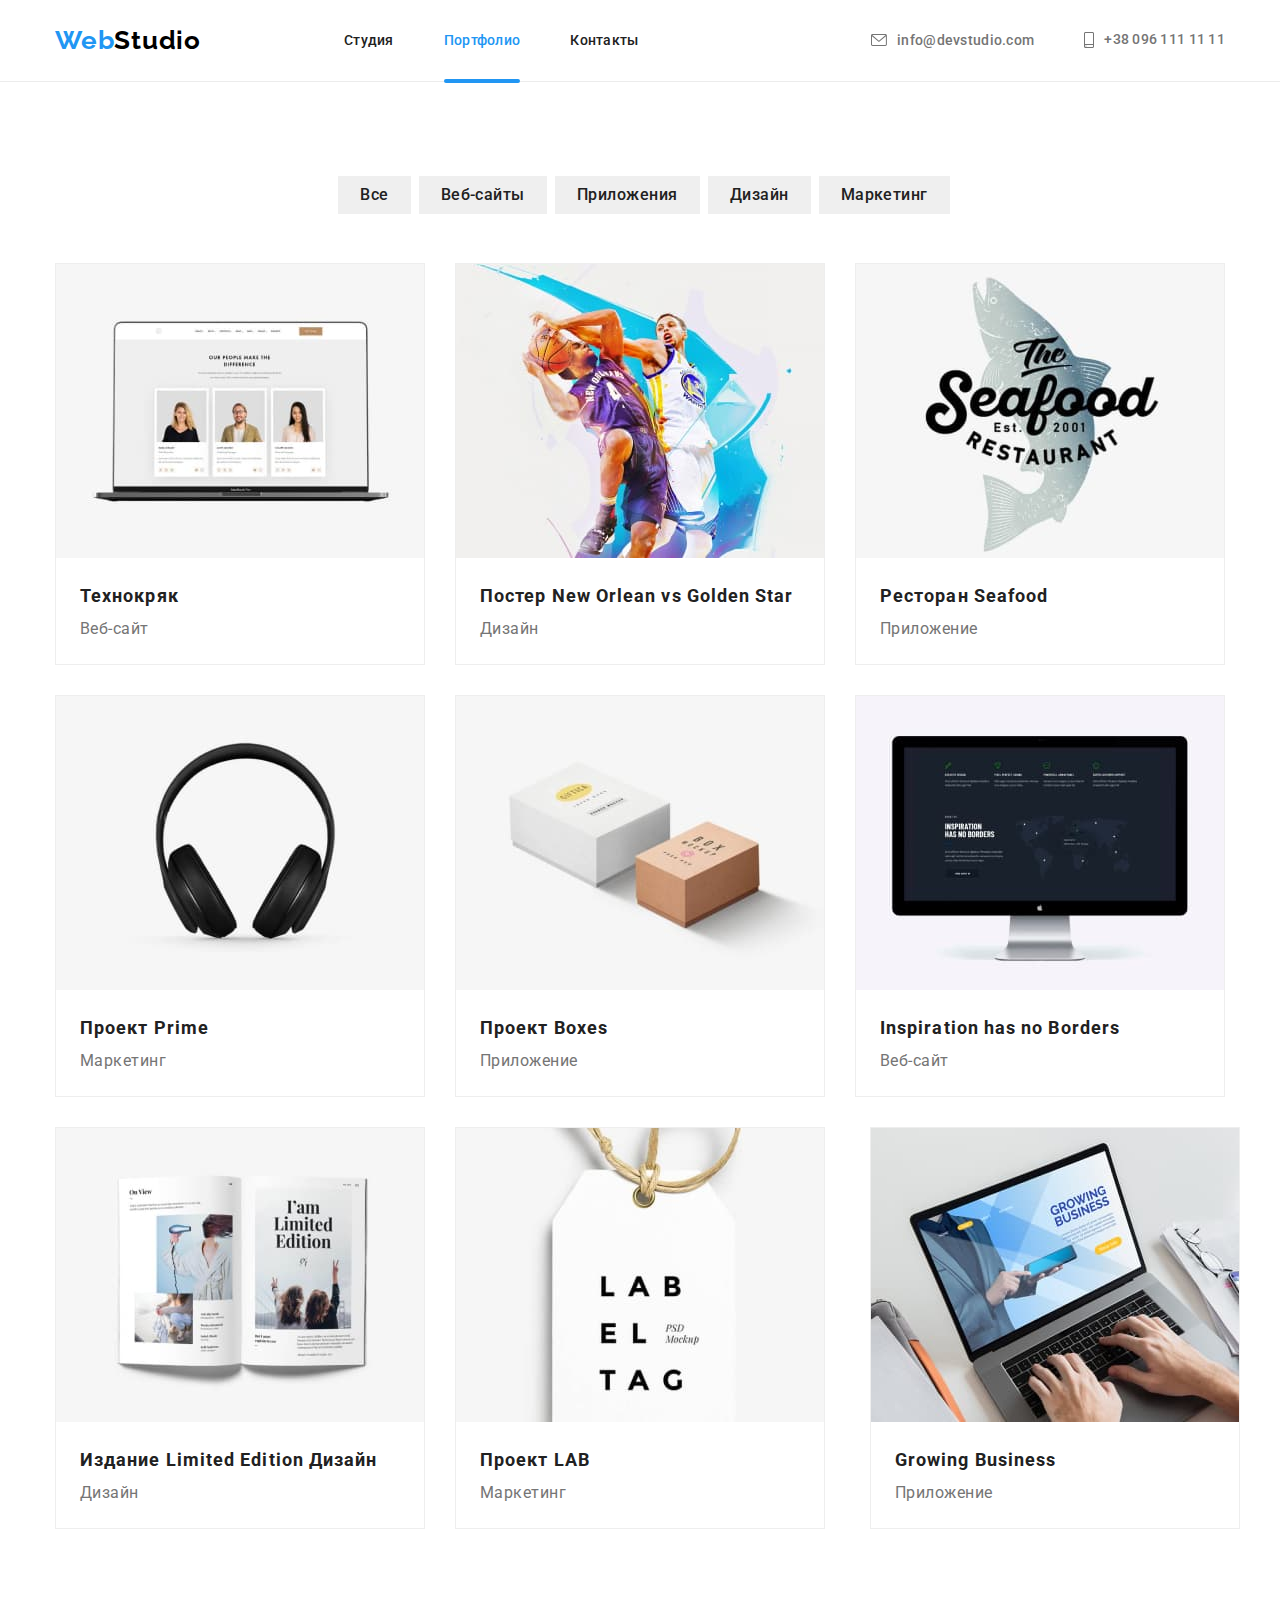
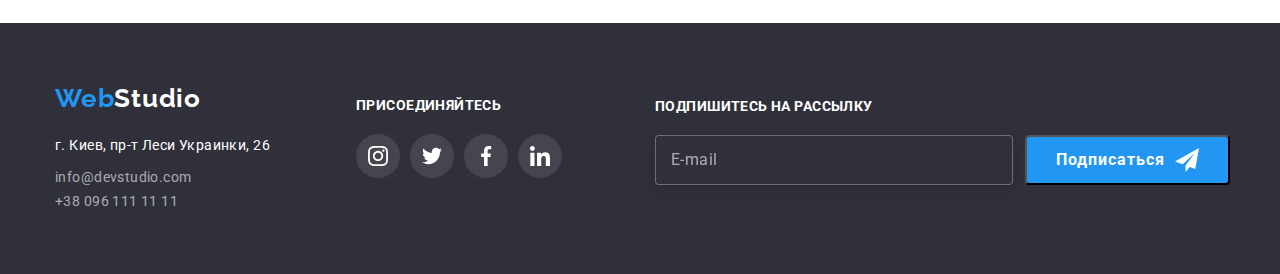
==== commit 0580b2b5: "GoIT" ====
--- a/portfolio.html
+++ b/portfolio.html
@@ -563,39 +563,37 @@
           </div>
         </div>
         <div class="network-container">
-          <section class="network">
-            <h3 class="network-title">присоединяйтесь</h3>
-            <ul class="network-list">
-              <li class="network-list__item">
-                <a href="https://www.instagram.com/" class="network-list__link">
-                  <svg class="network-list__icon" width="20" height="20">
-                    <use href="./images/symbol-defs.svg#instagram"></use>
-                  </svg>
-                </a>
-              </li>
-              <li class="network-list__item">
-                <a href="https://twitter.com/" class="network-list__link">
-                  <svg class="network-list__icon" width="20" height="20">
-                    <use href="./images/symbol-defs.svg#twitter"></use>
-                  </svg>
-                </a>
-              </li>
-              <li class="network-list__item">
-                <a href="https://facebook.com/" class="network-list__link">
-                  <svg class="network-list__icon" width="20" height="20">
-                    <use href="./images/symbol-defs.svg#facebook"></use>
-                  </svg>
-                </a>
-              </li>
-              <li class="network-list__item">
-                <a href="https://linkedin.com/" class="network-list__link">
-                  <svg class="network-list__icon" width="20" height="20">
-                    <use href="./images/symbol-defs.svg#linkedin"></use>
-                  </svg>
-                </a>
-              </li>
-            </ul>
-          </section>
+          <h3 class="network-title">присоединяйтесь</h3>
+          <ul class="network-list">
+            <li class="network-list__item">
+              <a href="https://www.instagram.com/" class="network-list__link">
+                <svg class="network-list__icon" width="20" height="20">
+                  <use href="./images/symbol-defs.svg#instagram"></use>
+                </svg>
+              </a>
+            </li>
+            <li class="network-list__item">
+              <a href="https://twitter.com/" class="network-list__link">
+                <svg class="network-list__icon" width="20" height="20">
+                  <use href="./images/symbol-defs.svg#twitter"></use>
+                </svg>
+              </a>
+            </li>
+            <li class="network-list__item">
+              <a href="https://facebook.com/" class="network-list__link">
+                <svg class="network-list__icon" width="20" height="20">
+                  <use href="./images/symbol-defs.svg#facebook"></use>
+                </svg>
+              </a>
+            </li>
+            <li class="network-list__item">
+              <a href="https://linkedin.com/" class="network-list__link">
+                <svg class="network-list__icon" width="20" height="20">
+                  <use href="./images/symbol-defs.svg#linkedin"></use>
+                </svg>
+              </a>
+            </li>
+          </ul>
         </div>
         <div class="form-container">
           <form class="form-footer">
--- a/css/portfolio.min.css
+++ b/css/portfolio.min.css
@@ -1,2 +1,2 @@
-html{-webkit-box-sizing:border-box;box-sizing:border-box}*,::before,::after{-webkit-box-sizing:inherit;box-sizing:inherit}a{text-decoration:none}a:hover{text-decoration:none}textarea{resize:none}ul,li{margin:0;padding:0;list-style-type:none}img{display:block}body{margin:0;font-family:"Roboto", sans-serif;font-size:14px;background-color:#ffffff;color:#757575}body.modal-open{overflow:hidden}.page-container{max-width:1200px;padding:0px 15px;margin:0px auto}@media screen and (min-width: 480px){.page-container{width:480px}}@media screen and (min-width: 768px){.page-container{width:768px}}@media screen and (min-width: 1200px){.page-container{width:1200px}}.portfolio-section{padding:60px 0px}@media screen and (min-width: 1200px){.portfolio-section{padding:94px 0px}}.logo{font-family:Raleway;font-weight:700;font-size:24px;line-height:1.16;letter-spacing:0.03em}@media screen and (min-width: 1200px){.logo{font-size:26px;line-height:1.19}}.page-header__logo{color:#2196f3}.page-header__logo:hover,.page-header__logo:focus{color:#2196f3}.page-header__logo-second{color:#000}.footer-logo{margin-bottom:20px;font-family:Raleway;font-weight:700;font-size:24px;line-height:1.16;letter-spacing:0.03em}@media screen and (max-width: 767px){.footer-logo{text-align:center}}@media screen and (min-width: 1200px){.footer-logo{font-size:26px;line-height:1.19;margin-left:0px}}.footer-logo__one{text-decoration:none;color:#2196f3}.footer-logo__one:hover,.footer-logo__one:focus{color:#2196f3}.footer-logo__two{color:#fff}.menu-button{position:relative;display:-webkit-inline-box;display:-ms-inline-flexbox;display:inline-flex;z-index:2;overflow:hidden;margin:0;padding:0;margin-left:auto;border:none;background-color:transparent}.menu-button:hover,.menu-button:focus{fill:#2196f3}@media screen and (min-width: 768px){.menu-button{display:none}}.menu-button .icon-cross{display:none}.menu-button.is-open .icon-cross{display:block}.menu-button.is-open .icon-menu{display:none}.menu-container{margin:0;padding:0;background:#fff}@media screen and (max-width: 767px){.menu-container{display:none;position:fixed;top:0;left:0;width:100%;height:100%;z-index:1;-webkit-transform:translateX(-100%);transform:translateX(-100%);-webkit-transition:-webkit-transform cubic-bezier(0.4, 0, 0.2, 1);transition:-webkit-transform cubic-bezier(0.4, 0, 0.2, 1);transition:transform cubic-bezier(0.4, 0, 0.2, 1);transition:transform cubic-bezier(0.4, 0, 0.2, 1), -webkit-transform cubic-bezier(0.4, 0, 0.2, 1)}.menu-container.is-open{display:block;-webkit-transform:translateX(0);transform:translateX(0)}}@media screen and (min-width: 768px){.menu-container{display:-webkit-box;display:-ms-flexbox;display:flex;-webkit-box-pack:justify;-ms-flex-pack:justify;justify-content:space-between;-webkit-box-flex:1;-ms-flex-positive:1;flex-grow:1}}.page-header{position:relative;display:-webkit-box;display:-ms-flexbox;display:flex;-webkit-box-pack:end;-ms-flex-pack:end;justify-content:flex-end;-webkit-box-align:start;-ms-flex-align:start;align-items:start;padding:0;margin:0;background:#fff;border-bottom:1px solid #ececec}@media screen and (max-width: 767px){.page-header{-webkit-box-pack:justify;-ms-flex-pack:justify;justify-content:space-between}}.page-header__nav-main{display:-webkit-box;display:-ms-flexbox;display:flex;-webkit-box-align:center;-ms-flex-align:center;align-items:center}@media screen and (min-width: 1200px){.page-header__nav-main{-webkit-box-pack:center;-ms-flex-pack:center;justify-content:center}}@media screen and (max-width: 767px){.site-nav{padding-top:48px;padding-left:40px;padding-bottom:302px}}@media screen and (min-width: 768px){.site-nav{display:-webkit-box;display:-ms-flexbox;display:flex;margin-left:38px}}@media screen and (min-width: 1200px){.site-nav{display:-webkit-box;display:-ms-flexbox;display:flex;margin-left:93px}}@media screen and (max-width: 767px){.site-nav__item{margin-bottom:32px}.site-nav__item:last-child{margin-bottom:0}}@media screen and (min-width: 768px){.site-nav__item{padding-top:32px;padding-bottom:32px;margin-left:50px}.site-nav__item:last-child{margin-right:0}}.site-nav__link{position:relative;font-weight:500;line-height:1.18px;font-size:40px;text-align:center;letter-spacing:0.02em;-webkit-transition:color 250ms cubic-bezier(0.4, 0, 0.2, 1);transition:color 250ms cubic-bezier(0.4, 0, 0.2, 1);color:#212121}.site-nav__link:hover,.site-nav__link:focus{color:#2196f3}@media screen and (max-width: 767px){.site-nav__link:not(:last-child){margin-bottom:32px}}@media screen and (min-width: 768px){.site-nav__link{font-size:14px;line-height:1.14}}.current{color:#2196f3}.current::after{content:"";display:block;position:absolute;top:47px;bottom:auto;width:100%;height:4px;border-radius:4px;background-color:#2196f3}@media only screen and (max-width: 767px){.current::after{display:none}}@media screen and (max-width: 767px){.site-contacts{display:-webkit-box;display:-ms-flexbox;display:flex;padding:0 0 64px 40px}}@media screen and (max-width: 1199px){.site-contacts{display:-webkit-box;display:-ms-flexbox;display:flex;-webkit-box-orient:vertical;-webkit-box-direction:normal;-ms-flex-direction:column;flex-direction:column;-webkit-box-pack:center;-ms-flex-pack:center;justify-content:center;margin-left:auto}}@media screen and (min-width: 1200px){.site-contacts{margin:0;margin-left:auto;display:-webkit-box;display:-ms-flexbox;display:flex;-webkit-box-align:center;-ms-flex-align:center;align-items:center;-webkit-box-pack:center;-ms-flex-pack:center;justify-content:center}}@media screen and (max-width: 767px){.site-contacts__item{margin-bottom:32px}.site-contacts__item:first-child{margin-bottom:0}}@media screen and (max-width: 1199px){.site-contacts__item{margin-bottom:10px}.site-contacts__item:last-child{margin-bottom:0}}@media screen and (min-width: 1200px){.site-contacts__item{margin-left:50px}.site-contacts__item:last-child{margin-right:0}}.site-contacts__link{font-weight:500;font-size:34px;line-height:1.18;letter-spacing:0.02em;-webkit-transition:color 250ms cubic-bezier(0.4, 0, 0.2, 1);transition:color 250ms cubic-bezier(0.4, 0, 0.2, 1);color:#757575}.site-contacts__link:hover,.site-contacts__link:focus{color:#2196f3}@media screen and (min-width: 768px){.site-contacts__link{font-size:12px;line-height:1.16}}@media screen and (min-width: 1200px){.site-contacts__link{font-size:14px;line-height:1.14}}@media screen and (max-width: 767px){.mailto{font-style:normal;font-weight:500;font-size:24px;line-height:1.17;letter-spacing:0.02em;color:#757575}}.site-contacts__icon{opacity:0}@media screen and (min-width: 768px){.site-contacts__icon{opacity:1;margin-right:8px;-webkit-transition:fill 250ms cubic-bezier(0.4, 0, 0.2, 1);transition:fill 250ms cubic-bezier(0.4, 0, 0.2, 1);fill:#757575}.site-contacts__link:hover .site-contacts__icon,.site-contacts__link:focus .site-contacts__icon{fill:#2196f3}}@media screen and (min-width: 1200px){.site-contacts__icon{margin-right:10px}}.social-networks{display:none}@media screen and (max-width: 767px){.social-networks{display:-webkit-box;display:-ms-flexbox;display:flex;-ms-flex-wrap:wrap;flex-wrap:wrap;padding:0 0 48px 40px;font-style:normal;font-weight:500;font-size:18px;line-height:1.22;letter-spacing:0.02em;color:#2196f3}.social-networks__item{position:relative;margin-left:10px}.social-networks__item:not(:last-child){margin-right:10px}.social-networks__icon{position:absolute;top:50%;left:100%;border:1px solid rgba(33,33,33,0.2);-webkit-transform:rotate(90deg);transform:rotate(90deg)}}.filters-item__btn{display:block;font-family:inherit;border-radius:4px solid;border:transparent;font-weight:500;font-size:16px;line-height:1.62;text-align:center;letter-spacing:0.03em;padding:6px 22px;cursor:pointer;-webkit-transition:color 250ms cubic-bezier(0.4, 0, 0.2, 1),background 250ms cubic-bezier(0.4, 0, 0.2, 1),-webkit-box-shadow 250ms cubic-bezier(0.4, 0, 0.2, 1);transition:color 250ms cubic-bezier(0.4, 0, 0.2, 1),background 250ms cubic-bezier(0.4, 0, 0.2, 1),-webkit-box-shadow 250ms cubic-bezier(0.4, 0, 0.2, 1);transition:color 250ms cubic-bezier(0.4, 0, 0.2, 1),background 250ms cubic-bezier(0.4, 0, 0.2, 1),box-shadow 250ms cubic-bezier(0.4, 0, 0.2, 1);transition:color 250ms cubic-bezier(0.4, 0, 0.2, 1),background 250ms cubic-bezier(0.4, 0, 0.2, 1),box-shadow 250ms cubic-bezier(0.4, 0, 0.2, 1),-webkit-box-shadow 250ms cubic-bezier(0.4, 0, 0.2, 1);color:#212121}.filters-item__btn:hover,.filters-item__btn:focus{color:#ffffff;background:#2196f3;-webkit-box-shadow:0px 3px 1px rgba(0,0,0,0.1),0px 1px 2px rgba(0,0,0,0.08),0px 2px 2px rgba(0,0,0,0.12);box-shadow:0px 3px 1px rgba(0,0,0,0.1),0px 1px 2px rgba(0,0,0,0.08),0px 2px 2px rgba(0,0,0,0.12)}.filters{display:-webkit-box;display:-ms-flexbox;display:flex;-ms-flex-wrap:wrap;flex-wrap:wrap;margin-bottom:40px}@media screen and (min-width: 768px){.filters{display:-webkit-box;display:-ms-flexbox;display:flex;-webkit-box-pack:center;-ms-flex-pack:center;justify-content:center;margin-bottom:0px}}@media screen and (min-width: 1200px){.filters{display:-webkit-box;display:-ms-flexbox;display:flex;-webkit-box-align:center;-ms-flex-align:center;align-items:center;text-align:center;-webkit-box-pack:center;-ms-flex-pack:center;justify-content:center;margin-bottom:50px}}.filters-item{margin-bottom:15px;margin-left:8px}.filters-item:last-child{margin-right:0}.soft-list{margin-left:auto;margin-right:auto}.soft-list img{-o-object-fit:cover;object-fit:cover;width:450px;height:294px}@media screen and (min-width: 768px){.soft-list{display:-webkit-box;display:-ms-flexbox;display:flex;-ms-flex-wrap:wrap;flex-wrap:wrap;margin:-15px}.soft-list img{-o-object-fit:cover;object-fit:cover;width:354px}}@media screen and (min-width: 1200px){.soft-list img{-o-object-fit:cover;object-fit:cover;width:370px}}.soft-list__item{background:#ffffff;border:1px solid #eeeeee}@media screen and (max-width: 767px){.soft-list__item:not(:last-child){margin-bottom:30px}}.soft-list__item:hover{border:1px solid #eeeeee;-webkit-box-shadow:0px 1px 1px rgba(0,0,0,0.12),0px 4px 4px rgba(0,0,0,0.06),1px 4px 6px rgba(0,0,0,0.16);box-shadow:0px 1px 1px rgba(0,0,0,0.12),0px 4px 4px rgba(0,0,0,0.06),1px 4px 6px rgba(0,0,0,0.16)}@media screen and (min-width: 768px){.soft-list__item{width:calc((100% - 6 * 15px) / 2);margin:15px}}@media screen and (min-width: 1200px){.soft-list__item{width:calc((100% - 6 * 15px) / 3);margin-right:15px;margin-bottom:15px}}.soft-card{padding-top:20px;padding-bottom:20px;padding-left:24px}.soft-card__title{margin:0;font-weight:700;font-size:18px;line-height:2;letter-spacing:0.06em;color:#212121}.soft-card__text{margin:0;font-weight:400;font-size:16px;line-height:1.87;letter-spacing:0.03em;color:#757575}.description{position:relative;overflow:hidden}.wrapper{position:absolute;display:block;top:0;left:0;width:100%;height:100%;opacity:0;-webkit-transform:translateY(100%);transform:translateY(100%);-webkit-transition:opacity 750ms cubic-bezier(0.4, 0, 0.2, 1),-webkit-transform 250ms cubic-bezier(0.4, 0, 0.2, 1);transition:opacity 750ms cubic-bezier(0.4, 0, 0.2, 1),-webkit-transform 250ms cubic-bezier(0.4, 0, 0.2, 1);transition:transform 250ms cubic-bezier(0.4, 0, 0.2, 1),opacity 750ms cubic-bezier(0.4, 0, 0.2, 1);transition:transform 250ms cubic-bezier(0.4, 0, 0.2, 1),opacity 750ms cubic-bezier(0.4, 0, 0.2, 1),-webkit-transform 250ms cubic-bezier(0.4, 0, 0.2, 1);background-color:rgba(33,150,243,0.9)}.description:hover .wrapper{-webkit-transform:translateY(0);transform:translateY(0);opacity:1}.description-info{position:absolute;display:block;font-size:18px;line-height:1.56;letter-spacing:0.03em;color:#ffffff}@media screen and (max-width: 767px){.description-info{margin:74px 24px}}@media screen and (min-width: 768px){.description-info{margin:49px 24px}}@media screen and (min-width: 1200px){.description-info{margin:63px 24px}}.footer{display:-webkit-box;display:-ms-flexbox;display:flex;padding:60px 0px;background:#2f303a}@media screen and (min-width: 768px){.footer-markup{display:-webkit-box;display:-ms-flexbox;display:flex;-ms-flex-wrap:wrap;flex-wrap:wrap;-ms-flex-pack:distribute;justify-content:space-around}}@media screen and (min-width: 1200px){.footer-markup{-webkit-box-pack:baseline;-ms-flex-pack:baseline;justify-content:baseline}}@media screen and (max-width: 1199px){.footer-info{display:-webkit-box;display:-ms-flexbox;display:flex;-webkit-box-orient:vertical;-webkit-box-direction:normal;-ms-flex-direction:column;flex-direction:column;-webkit-box-align:center;-ms-flex-align:center;align-items:center}}@media screen and (max-width: 1199px){.address-list{text-align:center}}.accurate{display:block;margin:0;margin-bottom:9px;font-style:normal;font-weight:400;font-size:14px;line-height:1.71;letter-spacing:0.03em;color:#fff}.accurate:hover,.accurate:focus{color:#fff}.address-list__link{display:block;margin:0;font-style:normal;font-weight:400;font-size:14px;line-height:1.71;letter-spacing:0.03em;color:rgba(255,255,255,0.6)}.address-list__link:hover,.address-list__link:focus{color:rgba(255,255,255,0.6)}@media screen and (max-width: 767px){.network-container{margin-top:60px;text-align:center}}@media screen and (max-width: 1199px){.network-container{display:-webkit-box;display:-ms-flexbox;display:flex;-webkit-box-orient:vertical;-webkit-box-direction:normal;-ms-flex-direction:column;flex-direction:column;text-align:center;margin-top:5px}}@media screen and (min-width: 1200px){.network-container{margin-left:70px;margin-top:15px;min-width:206px}}.network-title{margin:0;margin-bottom:20px;font-weight:700;font-size:14px;line-height:1.14;letter-spacing:0.03em;text-transform:uppercase;color:#fff}.network-list{display:-webkit-box;display:-ms-flexbox;display:flex}@media screen and (max-width: 767px){.network-list{-webkit-box-pack:center;-ms-flex-pack:center;justify-content:center}}.network-list__item{border-radius:50%;margin-right:10px;-webkit-transition:background-color 250ms cubic-bezier(0.4, 0, 0.2, 1),border 250ms cubic-bezier(0.4, 0, 0.2, 1);transition:background-color 250ms cubic-bezier(0.4, 0, 0.2, 1),border 250ms cubic-bezier(0.4, 0, 0.2, 1)}.network-list__item:hover,.network-list__item:focus{border:1px solid #2196f3;background-color:#2196f3}.network-list__item:last-child{margin-right:0}.network-list__link{display:-webkit-box;display:-ms-flexbox;display:flex;-webkit-box-pack:center;-ms-flex-pack:center;justify-content:center;-webkit-box-align:center;-ms-flex-align:center;align-items:center;width:44px;height:44px;border-radius:50%;background:rgba(255,255,255,0.1)}.network-list__icon{fill:#fff}.form-container{margin:0;padding:0}@media screen and (max-width: 1199px){.form-container{margin-top:60px;text-align:center}}@media screen and (min-width: 1200px){.form-container{display:-webkit-box;display:-ms-flexbox;display:flex;-webkit-box-orient:vertical;-webkit-box-direction:normal;-ms-flex-direction:column;flex-direction:column;margin-left:93px;margin-top:15px;min-width:570px}}.footer-field__label{margin:0;display:-webkit-inline-box;display:-ms-inline-flexbox;display:inline-flex;text-align:center;font-style:normal;font-weight:700;font-size:14px;line-height:1.14;letter-spacing:0.03em;text-transform:uppercase;color:#fff}.footer-field__input{display:-webkit-box;display:-ms-flexbox;display:flex;margin:0;margin-top:20px;padding:16px 15px;min-width:358px;border:1px solid rgba(255,255,255,0.3);border-radius:4px;-webkit-box-sizing:border-box;box-sizing:border-box;-webkit-filter:drop-shadow(0px 4px 4px rgba(0,0,0,0.15));filter:drop-shadow(0px 4px 4px rgba(0,0,0,0.15));background:#2f303a}@media screen and (max-width: 1199px){.footer-field__input{margin-left:auto;margin-right:auto;width:100%}}.footer-field__input::-webkit-input-placeholder{font-size:16px;line-height:1.25;display:-webkit-box;display:flex;-webkit-box-align:center;align-items:center;letter-spacing:0.03em;color:rgba(255,255,255,0.6)}.footer-field__input:-ms-input-placeholder{font-size:16px;line-height:1.25;display:-ms-flexbox;display:flex;-ms-flex-align:center;align-items:center;letter-spacing:0.03em;color:rgba(255,255,255,0.6)}.footer-field__input::-ms-input-placeholder{font-size:16px;line-height:1.25;display:-ms-flexbox;display:flex;-ms-flex-align:center;align-items:center;letter-spacing:0.03em;color:rgba(255,255,255,0.6)}.footer-field__input::placeholder{font-size:16px;line-height:1.25;display:-webkit-box;display:-ms-flexbox;display:flex;-webkit-box-align:center;-ms-flex-align:center;align-items:center;letter-spacing:0.03em;color:rgba(255,255,255,0.6)}.footer-field__btn{display:-webkit-box;display:-ms-flexbox;display:flex;-webkit-box-align:center;-ms-flex-align:center;align-items:center;text-align:center;padding:10px 29px;min-width:200px;max-height:50px;font-family:inherit;font-weight:700;font-size:16px;line-height:1.87;letter-spacing:0.06em;cursor:pointer;border-radius:4px;-webkit-transition:-webkit-box-shadow 250ms cubic-bezier(0.4, 0, 0.2, 1);transition:-webkit-box-shadow 250ms cubic-bezier(0.4, 0, 0.2, 1);transition:box-shadow 250ms cubic-bezier(0.4, 0, 0.2, 1);transition:box-shadow 250ms cubic-bezier(0.4, 0, 0.2, 1), -webkit-box-shadow 250ms cubic-bezier(0.4, 0, 0.2, 1);color:#fff;background-color:#2196f3}@media screen and (min-width: 1200px){.footer-field__btn{margin-left:370px;-webkit-transform:translateY(-50px);transform:translateY(-50px)}}.footer-field__btn:hover,.footer-field__btn:focus{-webkit-box-shadow:0px 4px 4px rgba(0,0,0,0.15);box-shadow:0px 4px 4px rgba(0,0,0,0.15)}@media screen and (max-width: 1199px){.footer-field__btn{margin-left:auto;margin-right:auto;margin-top:20px}}.footer-field__icon{margin-left:10px}
+html{-webkit-box-sizing:border-box;box-sizing:border-box}*,::before,::after{-webkit-box-sizing:inherit;box-sizing:inherit}a{text-decoration:none}a:hover{text-decoration:none}textarea{resize:none}ul,li{margin:0;padding:0;list-style-type:none}img{display:block}body{margin:0;font-family:"Roboto", sans-serif;font-size:14px;background-color:#ffffff;color:#757575}body.modal-open{overflow:hidden}.page-container{padding:0px 15px;margin:0px auto}@media screen and (min-width: 480px){.page-container{width:480px}}@media screen and (min-width: 768px){.page-container{width:768px}}@media screen and (min-width: 1200px){.page-container{width:1200px}}.portfolio-section{padding:60px 0px}@media screen and (min-width: 1200px){.portfolio-section{padding:94px 0px}}.logo{font-family:Raleway;font-weight:700;font-size:24px;line-height:1.16;letter-spacing:0.03em}@media screen and (min-width: 1200px){.logo{font-size:26px;line-height:1.19}}.page-header__logo{color:#2196f3}.page-header__logo:hover,.page-header__logo:focus{color:#2196f3}.page-header__logo-second{color:#000}.footer-logo{margin-bottom:20px;font-family:Raleway;font-weight:700;font-size:24px;line-height:1.16;letter-spacing:0.03em}@media screen and (max-width: 767px){.footer-logo{text-align:center}}@media screen and (min-width: 1200px){.footer-logo{font-size:26px;line-height:1.19;margin-left:0px}}.footer-logo__one{text-decoration:none;color:#2196f3}.footer-logo__one:hover,.footer-logo__one:focus{color:#2196f3}.footer-logo__two{color:#fff}.menu-button{position:relative;display:-webkit-inline-box;display:-ms-inline-flexbox;display:inline-flex;z-index:5;overflow:hidden;margin:0;padding:10px 15px;margin-left:auto;border:none;background-color:transparent}.menu-button:hover,.menu-button:focus{fill:#2196f3}@media screen and (min-width: 768px){.menu-button{display:none}}.menu-button .icon-cross{display:none}.menu-button.is-open .icon-cross{display:block}.menu-button.is-open .icon-menu{display:none}.menu-container{margin:0;padding:0;background:#fff}@media screen and (max-width: 767px){.menu-container{display:none;position:fixed;top:0;left:0;width:100%;height:100%;z-index:1;-webkit-transform:translateX(-100%);transform:translateX(-100%);-webkit-transition:-webkit-transform cubic-bezier(0.4, 0, 0.2, 1);transition:-webkit-transform cubic-bezier(0.4, 0, 0.2, 1);transition:transform cubic-bezier(0.4, 0, 0.2, 1);transition:transform cubic-bezier(0.4, 0, 0.2, 1), -webkit-transform cubic-bezier(0.4, 0, 0.2, 1)}.menu-container.is-open{display:block;-webkit-transform:translateX(0);transform:translateX(0)}}@media screen and (min-width: 768px){.menu-container{display:-webkit-box;display:-ms-flexbox;display:flex;-webkit-box-pack:justify;-ms-flex-pack:justify;justify-content:space-between;-webkit-box-flex:1;-ms-flex-positive:1;flex-grow:1}}.page-header{position:relative;display:-webkit-box;display:-ms-flexbox;display:flex;-webkit-box-pack:end;-ms-flex-pack:end;justify-content:flex-end;-webkit-box-align:start;-ms-flex-align:start;align-items:start;padding:0;margin:0;background:#fff;border-bottom:1px solid #ececec}@media screen and (max-width: 767px){.page-header{-webkit-box-pack:justify;-ms-flex-pack:justify;justify-content:space-between}}.page-header__nav-main{display:-webkit-box;display:-ms-flexbox;display:flex;-webkit-box-align:center;-ms-flex-align:center;align-items:center}@media screen and (min-width: 1200px){.page-header__nav-main{-webkit-box-pack:center;-ms-flex-pack:center;justify-content:center}}@media screen and (max-width: 767px){.site-nav{display:-webkit-box;display:-ms-flexbox;display:flex;-webkit-box-orient:vertical;-webkit-box-direction:normal;-ms-flex-direction:column;flex-direction:column;padding:58px 0px 0px 40px;margin-bottom:251px}}@media screen and (min-width: 768px){.site-nav{display:-webkit-box;display:-ms-flexbox;display:flex;margin-left:38px}}@media screen and (min-width: 1200px){.site-nav{display:-webkit-box;display:-ms-flexbox;display:flex;margin-left:93px}}@media screen and (max-width: 767px){.site-nav__item{margin-bottom:52px}.site-nav__item:last-child{margin-bottom:0}}@media screen and (min-width: 768px){.site-nav__item{padding-top:32px;padding-bottom:32px;margin-left:50px}.site-nav__item:last-child{margin-right:0}}.site-nav__link{position:relative;font-weight:500;line-height:1.18px;font-size:40px;text-align:center;letter-spacing:0.02em;-webkit-transition:color 250ms cubic-bezier(0.4, 0, 0.2, 1);transition:color 250ms cubic-bezier(0.4, 0, 0.2, 1);color:#212121}.site-nav__link:hover,.site-nav__link:focus{color:#2196f3}@media screen and (max-width: 767px){.site-nav__link:not(:last-child){margin-bottom:32px}}@media screen and (min-width: 768px){.site-nav__link{font-size:14px;line-height:1.14}}.current{color:#2196f3}.current::after{content:"";display:block;position:absolute;top:47px;bottom:auto;width:100%;height:4px;border-radius:4px;background-color:#2196f3}@media only screen and (max-width: 767px){.current::after{display:none}}@media screen and (max-width: 767px){.site-contacts{display:-webkit-box;display:-ms-flexbox;display:flex;-webkit-box-orient:vertical;-webkit-box-direction:normal;-ms-flex-direction:column;flex-direction:column;flex-direction:column-reverse;padding-left:40px;padding-bottom:64px}}@media screen and (max-width: 1199px){.site-contacts{margin-left:auto;padding-top:21px}}@media screen and (min-width: 1200px){.site-contacts{display:-webkit-box;display:-ms-flexbox;display:flex;-webkit-box-pack:center;-ms-flex-pack:center;justify-content:center;-webkit-box-align:center;-ms-flex-align:center;align-items:center;margin:0;margin-left:auto}}@media screen and (max-width: 767px){.site-contacts__item{margin-bottom:32px}.site-contacts__item:first-child{margin-bottom:0}}@media (min-width: 768px) and (max-width: 1199px){.site-contacts__item{margin-bottom:10px}.site-contacts__item:last-child{margin-bottom:0}}@media screen and (min-width: 1200px){.site-contacts__item{margin-left:50px}.site-contacts__item:last-child{margin-right:0}}.site-contacts__link{display:-webkit-box;display:-ms-flexbox;display:flex;-webkit-box-align:center;-ms-flex-align:center;align-items:center;font-weight:500;font-size:34px;line-height:1.18;letter-spacing:0.02em;-webkit-transition:color 250ms cubic-bezier(0.4, 0, 0.2, 1);transition:color 250ms cubic-bezier(0.4, 0, 0.2, 1);color:#757575}.site-contacts__link:hover,.site-contacts__link:focus{color:#2196f3}@media screen and (min-width: 768px){.site-contacts__link{font-size:12px;line-height:1.16}}@media screen and (min-width: 1200px){.site-contacts__link{font-size:14px;line-height:1.14}}@media screen and (max-width: 767px){.mailto{font-style:normal;font-weight:500;font-size:24px;line-height:1.17;letter-spacing:0.02em;color:#757575}}.site-contacts__icon{opacity:0}@media screen and (min-width: 768px){.site-contacts__icon{opacity:1;margin-right:8px;-webkit-transition:fill 250ms cubic-bezier(0.4, 0, 0.2, 1);transition:fill 250ms cubic-bezier(0.4, 0, 0.2, 1);fill:#757575}.site-contacts__link:hover .site-contacts__icon,.site-contacts__link:focus .site-contacts__icon{fill:#2196f3}}@media screen and (min-width: 1200px){.site-contacts__icon{margin-right:10px}}.social-networks{display:none}@media screen and (max-width: 767px){.social-networks{display:-webkit-box;display:-ms-flexbox;display:flex;-ms-flex-wrap:wrap;flex-wrap:wrap;padding:0 0 48px 40px;font-style:normal;font-weight:500;font-size:18px;line-height:1.22;letter-spacing:0.02em;color:#2196f3}.social-networks__item{position:relative;margin-left:10px}.social-networks__item:not(:last-child){margin-right:10px}.social-networks__icon{position:absolute;top:50%;left:100%;border:1px solid rgba(33,33,33,0.2);-webkit-transform:rotate(90deg);transform:rotate(90deg)}}.filters-item__btn{display:block;font-family:inherit;border-radius:4px solid;border:transparent;font-weight:500;font-size:16px;line-height:1.62;text-align:center;letter-spacing:0.03em;padding:6px 22px;cursor:pointer;-webkit-transition:color 250ms cubic-bezier(0.4, 0, 0.2, 1),background 250ms cubic-bezier(0.4, 0, 0.2, 1),-webkit-box-shadow 250ms cubic-bezier(0.4, 0, 0.2, 1);transition:color 250ms cubic-bezier(0.4, 0, 0.2, 1),background 250ms cubic-bezier(0.4, 0, 0.2, 1),-webkit-box-shadow 250ms cubic-bezier(0.4, 0, 0.2, 1);transition:color 250ms cubic-bezier(0.4, 0, 0.2, 1),background 250ms cubic-bezier(0.4, 0, 0.2, 1),box-shadow 250ms cubic-bezier(0.4, 0, 0.2, 1);transition:color 250ms cubic-bezier(0.4, 0, 0.2, 1),background 250ms cubic-bezier(0.4, 0, 0.2, 1),box-shadow 250ms cubic-bezier(0.4, 0, 0.2, 1),-webkit-box-shadow 250ms cubic-bezier(0.4, 0, 0.2, 1);color:#212121}.filters-item__btn:hover,.filters-item__btn:focus{color:#ffffff;background:#2196f3;-webkit-box-shadow:0px 3px 1px rgba(0,0,0,0.1),0px 1px 2px rgba(0,0,0,0.08),0px 2px 2px rgba(0,0,0,0.12);box-shadow:0px 3px 1px rgba(0,0,0,0.1),0px 1px 2px rgba(0,0,0,0.08),0px 2px 2px rgba(0,0,0,0.12)}.filters{display:-webkit-box;display:-ms-flexbox;display:flex;-ms-flex-wrap:wrap;flex-wrap:wrap;margin-bottom:40px}@media screen and (min-width: 768px){.filters{display:-webkit-box;display:-ms-flexbox;display:flex;-webkit-box-pack:center;-ms-flex-pack:center;justify-content:center;margin-bottom:15px}}@media screen and (min-width: 1200px){.filters{display:-webkit-box;display:-ms-flexbox;display:flex;-webkit-box-align:center;-ms-flex-align:center;align-items:center;text-align:center;-webkit-box-pack:center;-ms-flex-pack:center;justify-content:center;margin-bottom:34px}}.filters-item{margin-bottom:15px;margin-left:8px}.filters-item:last-child{margin-right:0}.soft-list{margin-left:auto;margin-right:auto}@media screen and (min-width: 768px) and (max-width: 1199px){.soft-list{-webkit-box-pack:center;-ms-flex-pack:center;justify-content:center}}@media screen and (min-width: 768px){.soft-list{display:-webkit-box;display:-ms-flexbox;display:flex;-ms-flex-wrap:wrap;flex-wrap:wrap;margin:-15px}}.soft-list__item{background:#ffffff;border:1px solid #eeeeee}@media screen and (max-width: 767px){.soft-list__item:not(:last-child){margin-bottom:30px}}.soft-list__item:hover{border:1px solid #eeeeee;-webkit-box-shadow:0px 1px 1px rgba(0,0,0,0.12),0px 4px 4px rgba(0,0,0,0.06),1px 4px 6px rgba(0,0,0,0.16);box-shadow:0px 1px 1px rgba(0,0,0,0.12),0px 4px 4px rgba(0,0,0,0.06),1px 4px 6px rgba(0,0,0,0.16)}@media screen and (min-width: 768px){.soft-list__item{width:calc((100% - 6 * 15px) / 2);margin:15px}.soft-list__item:last-child{margin-right:auto;margin-left:30px}}@media screen and (min-width: 1200px){.soft-list__item{width:calc((100% - 6 * 15px) / 3);margin-right:15px;margin-bottom:15px}}.soft-card{padding-top:20px;padding-bottom:20px;padding-left:24px}.soft-card__title{margin:0;font-weight:700;font-size:18px;line-height:2;letter-spacing:0.06em;color:#212121}.soft-card__text{margin:0;font-weight:400;font-size:16px;line-height:1.87;letter-spacing:0.03em;color:#757575}.description{position:relative;overflow:hidden}.wrapper{position:absolute;display:block;top:0;left:0;width:100%;height:100%;opacity:0;-webkit-transform:translateY(100%);transform:translateY(100%);-webkit-transition:opacity 750ms cubic-bezier(0.4, 0, 0.2, 1),-webkit-transform 250ms cubic-bezier(0.4, 0, 0.2, 1);transition:opacity 750ms cubic-bezier(0.4, 0, 0.2, 1),-webkit-transform 250ms cubic-bezier(0.4, 0, 0.2, 1);transition:transform 250ms cubic-bezier(0.4, 0, 0.2, 1),opacity 750ms cubic-bezier(0.4, 0, 0.2, 1);transition:transform 250ms cubic-bezier(0.4, 0, 0.2, 1),opacity 750ms cubic-bezier(0.4, 0, 0.2, 1),-webkit-transform 250ms cubic-bezier(0.4, 0, 0.2, 1);background-color:rgba(33,150,243,0.9)}.description:hover .wrapper{-webkit-transform:translateY(0);transform:translateY(0);opacity:1}.description-info{position:absolute;display:block;font-size:18px;line-height:1.56;letter-spacing:0.03em;color:#ffffff}@media screen and (max-width: 767px){.description-info{margin:74px 24px}}@media screen and (min-width: 768px){.description-info{margin:49px 24px}}@media screen and (min-width: 1200px){.description-info{margin:63px 24px}}.footer{display:-webkit-box;display:-ms-flexbox;display:flex;padding:60px 0px;background:#2f303a}@media screen and (min-width: 768px) and (max-width: 1199px){.footer-markup{display:-webkit-box;display:-ms-flexbox;display:flex;-ms-flex-wrap:wrap;flex-wrap:wrap;-ms-flex-pack:distribute;justify-content:space-around}}@media screen and (min-width: 1200px){.footer-markup{display:-webkit-box;display:-ms-flexbox;display:flex;-webkit-box-pack:baseline;-ms-flex-pack:baseline;justify-content:baseline}}.footer-info{min-width:231px;max-height:132px}@media screen and (max-width: 1199px){.footer-info{display:-webkit-box;display:-ms-flexbox;display:flex;-webkit-box-orient:vertical;-webkit-box-direction:normal;-ms-flex-direction:column;flex-direction:column;-webkit-box-align:center;-ms-flex-align:center;align-items:center}}.address{margin-bottom:0}@media screen and (max-width: 1199px){.address-list{text-align:center}}.accurate{display:block;margin:0;margin-bottom:9px;font-style:normal;font-weight:400;font-size:14px;line-height:1.71;letter-spacing:0.03em;color:#fff}.accurate:hover,.accurate:focus{color:#fff}.address-list__link{display:block;margin:0;font-style:normal;font-weight:400;font-size:14px;line-height:1.71;letter-spacing:0.03em;color:rgba(255,255,255,0.6)}.address-list__link:hover,.address-list__link:focus{color:rgba(255,255,255,0.6)}@media screen and (max-width: 767px){.network-container{margin-top:60px;text-align:center}}@media screen and (min-width: 768px) and (max-width: 1199px){.network-container{display:-webkit-box;display:-ms-flexbox;display:flex;-webkit-box-orient:vertical;-webkit-box-direction:normal;-ms-flex-direction:column;flex-direction:column;text-align:center;margin-top:5px}}@media screen and (min-width: 1200px){.network-container{-ms-flex-negative:1;flex-shrink:1;margin-left:70px;margin-top:15px;min-width:206px;max-height:80px}}.network-title{margin:0;margin-bottom:20px;font-weight:700;font-size:14px;line-height:1.14;letter-spacing:0.03em;text-transform:uppercase;color:#fff}.network-list{display:-webkit-box;display:-ms-flexbox;display:flex}@media screen and (max-width: 767px){.network-list{-webkit-box-pack:center;-ms-flex-pack:center;justify-content:center}}.network-list__item{border-radius:50%;margin-right:10px;-webkit-transition:background-color 250ms cubic-bezier(0.4, 0, 0.2, 1),border 250ms cubic-bezier(0.4, 0, 0.2, 1);transition:background-color 250ms cubic-bezier(0.4, 0, 0.2, 1),border 250ms cubic-bezier(0.4, 0, 0.2, 1)}.network-list__item:hover,.network-list__item:focus{border:1px solid #2196f3;background-color:#2196f3}.network-list__item:last-child{margin-right:0}.network-list__link{display:-webkit-box;display:-ms-flexbox;display:flex;-webkit-box-pack:center;-ms-flex-pack:center;justify-content:center;-webkit-box-align:center;-ms-flex-align:center;align-items:center;width:44px;height:44px;border-radius:50%;background:rgba(255,255,255,0.1)}.network-list__icon{fill:#fff}.form-container{margin:0;padding:0}@media screen and (max-width: 1199px){.form-container{margin-top:60px;text-align:center}}@media screen and (min-width: 1200px){.form-container{display:-webkit-box;display:-ms-flexbox;display:flex;-webkit-box-orient:vertical;-webkit-box-direction:normal;-ms-flex-direction:column;flex-direction:column;margin-left:93px;margin-top:15px;min-width:570px;max-height:86px}}.footer-field__label{margin:0;display:-webkit-inline-box;display:-ms-inline-flexbox;display:inline-flex;text-align:center;font-style:normal;font-weight:700;font-size:14px;line-height:1.14;letter-spacing:0.03em;text-transform:uppercase;color:#fff}.footer-field__input{display:-webkit-box;display:-ms-flexbox;display:flex;margin:0;margin-top:20px;padding:16px 15px;min-width:358px;border:1px solid rgba(255,255,255,0.3);border-radius:4px;-webkit-box-sizing:border-box;box-sizing:border-box;-webkit-filter:drop-shadow(0px 4px 4px rgba(0,0,0,0.15));filter:drop-shadow(0px 4px 4px rgba(0,0,0,0.15));background:#2f303a}@media screen and (max-width: 1199px){.footer-field__input{margin-left:auto;margin-right:auto;width:100%}}.footer-field__input::-webkit-input-placeholder{font-size:16px;line-height:1.25;display:-webkit-box;display:flex;-webkit-box-align:center;align-items:center;letter-spacing:0.03em;color:rgba(255,255,255,0.6)}.footer-field__input:-ms-input-placeholder{font-size:16px;line-height:1.25;display:-ms-flexbox;display:flex;-ms-flex-align:center;align-items:center;letter-spacing:0.03em;color:rgba(255,255,255,0.6)}.footer-field__input::-ms-input-placeholder{font-size:16px;line-height:1.25;display:-ms-flexbox;display:flex;-ms-flex-align:center;align-items:center;letter-spacing:0.03em;color:rgba(255,255,255,0.6)}.footer-field__input::placeholder{font-size:16px;line-height:1.25;display:-webkit-box;display:-ms-flexbox;display:flex;-webkit-box-align:center;-ms-flex-align:center;align-items:center;letter-spacing:0.03em;color:rgba(255,255,255,0.6)}.footer-field__btn{display:-webkit-box;display:-ms-flexbox;display:flex;-webkit-box-align:center;-ms-flex-align:center;align-items:center;text-align:center;padding:10px 29px;min-width:200px;max-height:50px;font-family:inherit;font-weight:700;font-size:16px;line-height:1.87;letter-spacing:0.06em;cursor:pointer;border-radius:4px;-webkit-transition:-webkit-box-shadow 250ms cubic-bezier(0.4, 0, 0.2, 1);transition:-webkit-box-shadow 250ms cubic-bezier(0.4, 0, 0.2, 1);transition:box-shadow 250ms cubic-bezier(0.4, 0, 0.2, 1);transition:box-shadow 250ms cubic-bezier(0.4, 0, 0.2, 1), -webkit-box-shadow 250ms cubic-bezier(0.4, 0, 0.2, 1);color:#fff;background-color:#2196f3}@media screen and (min-width: 1200px){.footer-field__btn{margin-left:370px;-webkit-transform:translateY(-50px);transform:translateY(-50px)}}.footer-field__btn:hover,.footer-field__btn:focus{-webkit-box-shadow:0px 4px 4px rgba(0,0,0,0.15);box-shadow:0px 4px 4px rgba(0,0,0,0.15)}@media screen and (max-width: 1199px){.footer-field__btn{margin-left:auto;margin-right:auto;margin-top:20px}}.footer-field__icon{margin-left:10px}
 /*# sourceMappingURL=portfolio.min.css.map */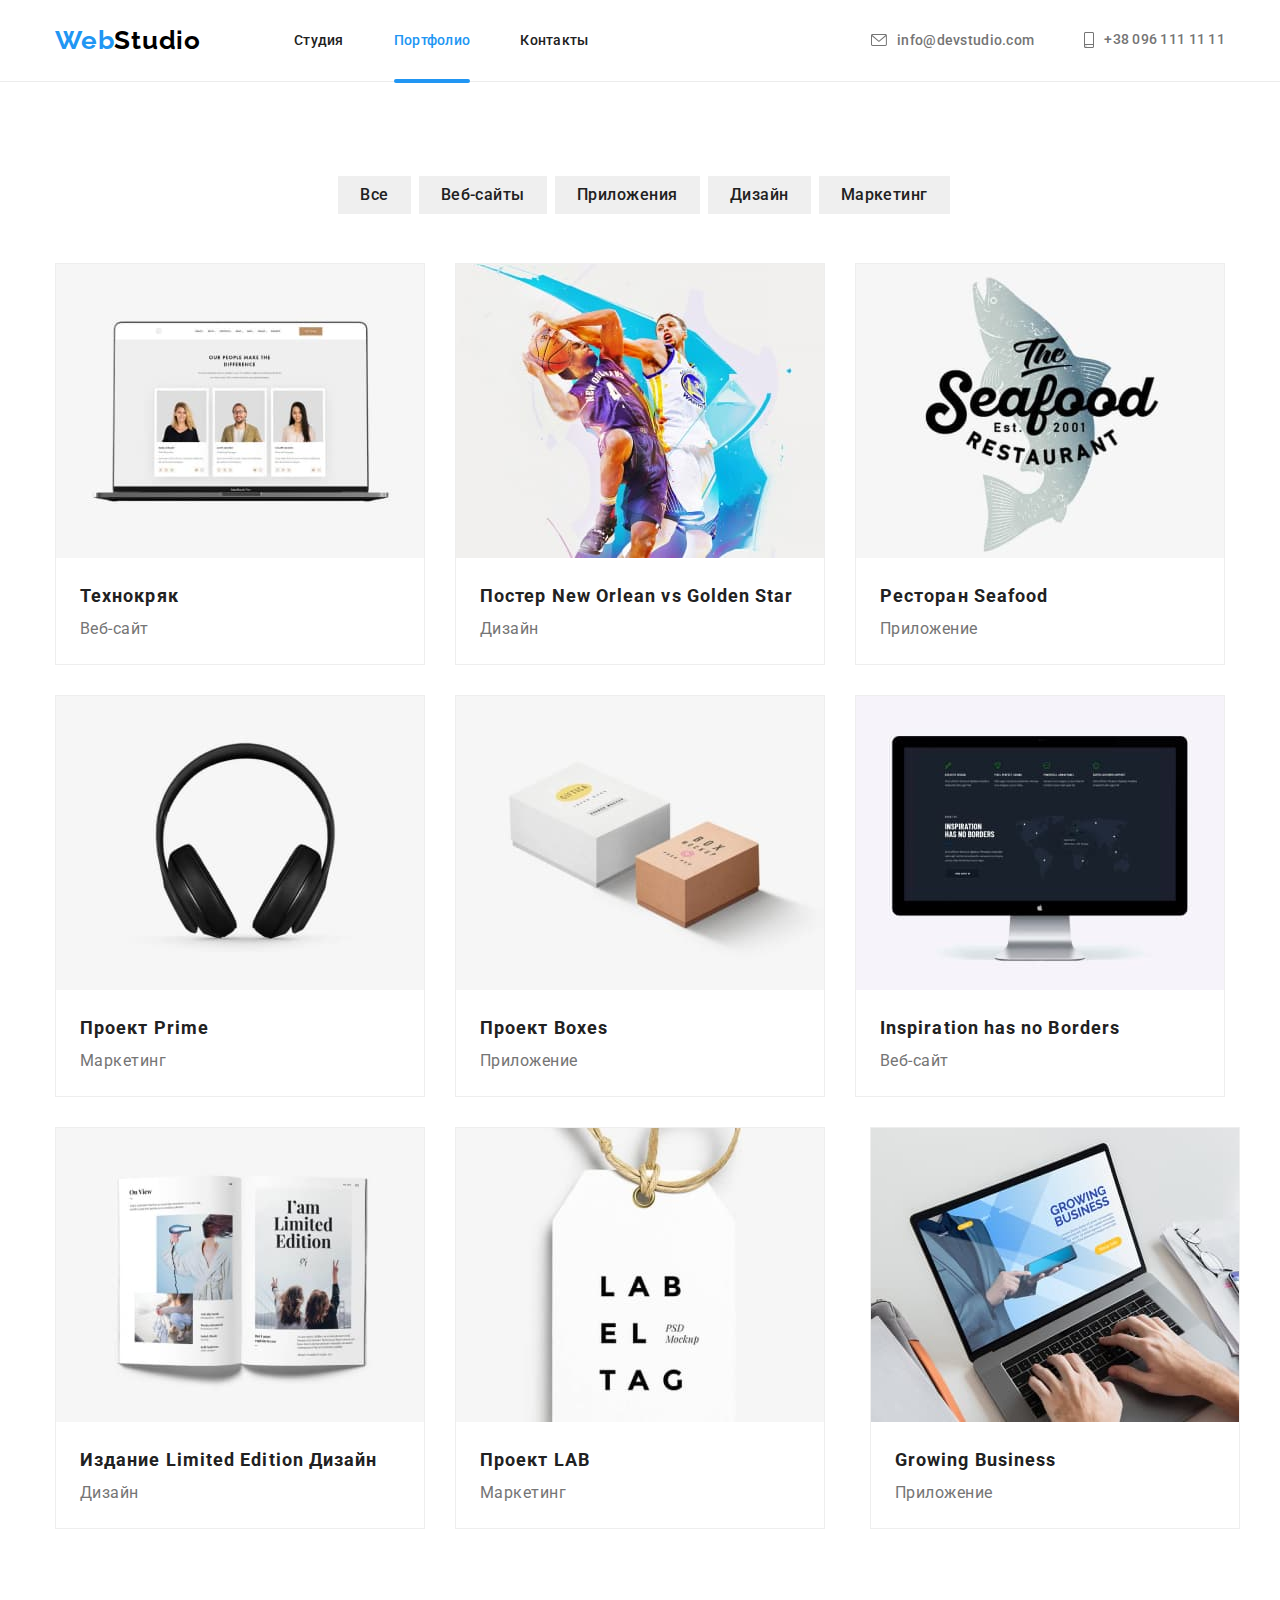
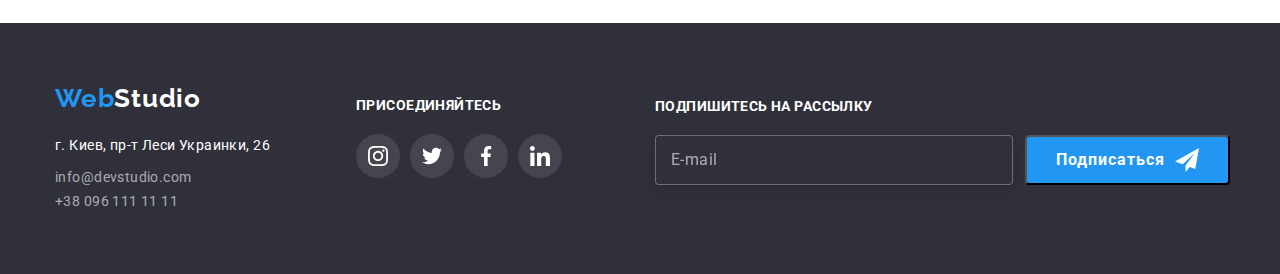
==== commit 94cda120: "GoIT" ====
--- a/portfolio.html
+++ b/portfolio.html
@@ -27,30 +27,18 @@
             >Web<span class="page-header__logo-second">Studio</span>
           </a>
         </div>
-        <button
-          type="button"
-          class="menu-button is-open"
-          aria-expanded="false"
-          aria-controls="menu-container"
-          data-menu-button
-        >
-          <svg
-            width="40"
-            height="40"
-            aria-label="Переключатель мобильного меню"
-          >
-            <use
-              class="icon-cross"
-              href="./images/symbol-defs.svg#close_menu"
-            ></use>
-            <use class="icon-menu" href="./images/symbol-defs.svg#menu"></use>
-          </svg>
-        </button>
-        <nav
-          class="page-header__nav menu-container is-open"
-          id="menu-container"
-          data-menu
-        >
+        <div class="menu-btn">
+          <span>
+            <svg width="40" height="40">
+              <use
+                class="icon-cross"
+                href="./images/symbol-defs.svg#close_menu"
+              ></use>
+              <use class="icon-menu" href="./images/symbol-defs.svg#menu"></use>
+            </svg>
+          </span>
+        </div>
+        <nav class="page-header__nav menu" id="menu" data-menu>
           <ul class="site-nav">
             <li class="site-nav__item">
               <a href="./index.html " class="site-nav__link">Студия</a>
--- a/css/portfolio.min.css
+++ b/css/portfolio.min.css
@@ -1,2 +1 @@
-html{-webkit-box-sizing:border-box;box-sizing:border-box}*,::before,::after{-webkit-box-sizing:inherit;box-sizing:inherit}a{text-decoration:none}a:hover{text-decoration:none}textarea{resize:none}ul,li{margin:0;padding:0;list-style-type:none}img{display:block}body{margin:0;font-family:"Roboto", sans-serif;font-size:14px;background-color:#ffffff;color:#757575}body.modal-open{overflow:hidden}.page-container{padding:0px 15px;margin:0px auto}@media screen and (min-width: 480px){.page-container{width:480px}}@media screen and (min-width: 768px){.page-container{width:768px}}@media screen and (min-width: 1200px){.page-container{width:1200px}}.portfolio-section{padding:60px 0px}@media screen and (min-width: 1200px){.portfolio-section{padding:94px 0px}}.logo{font-family:Raleway;font-weight:700;font-size:24px;line-height:1.16;letter-spacing:0.03em}@media screen and (min-width: 1200px){.logo{font-size:26px;line-height:1.19}}.page-header__logo{color:#2196f3}.page-header__logo:hover,.page-header__logo:focus{color:#2196f3}.page-header__logo-second{color:#000}.footer-logo{margin-bottom:20px;font-family:Raleway;font-weight:700;font-size:24px;line-height:1.16;letter-spacing:0.03em}@media screen and (max-width: 767px){.footer-logo{text-align:center}}@media screen and (min-width: 1200px){.footer-logo{font-size:26px;line-height:1.19;margin-left:0px}}.footer-logo__one{text-decoration:none;color:#2196f3}.footer-logo__one:hover,.footer-logo__one:focus{color:#2196f3}.footer-logo__two{color:#fff}.menu-button{position:relative;display:-webkit-inline-box;display:-ms-inline-flexbox;display:inline-flex;z-index:5;overflow:hidden;margin:0;padding:10px 15px;margin-left:auto;border:none;background-color:transparent}.menu-button:hover,.menu-button:focus{fill:#2196f3}@media screen and (min-width: 768px){.menu-button{display:none}}.menu-button .icon-cross{display:none}.menu-button.is-open .icon-cross{display:block}.menu-button.is-open .icon-menu{display:none}.menu-container{margin:0;padding:0;background:#fff}@media screen and (max-width: 767px){.menu-container{display:none;position:fixed;top:0;left:0;width:100%;height:100%;z-index:1;-webkit-transform:translateX(-100%);transform:translateX(-100%);-webkit-transition:-webkit-transform cubic-bezier(0.4, 0, 0.2, 1);transition:-webkit-transform cubic-bezier(0.4, 0, 0.2, 1);transition:transform cubic-bezier(0.4, 0, 0.2, 1);transition:transform cubic-bezier(0.4, 0, 0.2, 1), -webkit-transform cubic-bezier(0.4, 0, 0.2, 1)}.menu-container.is-open{display:block;-webkit-transform:translateX(0);transform:translateX(0)}}@media screen and (min-width: 768px){.menu-container{display:-webkit-box;display:-ms-flexbox;display:flex;-webkit-box-pack:justify;-ms-flex-pack:justify;justify-content:space-between;-webkit-box-flex:1;-ms-flex-positive:1;flex-grow:1}}.page-header{position:relative;display:-webkit-box;display:-ms-flexbox;display:flex;-webkit-box-pack:end;-ms-flex-pack:end;justify-content:flex-end;-webkit-box-align:start;-ms-flex-align:start;align-items:start;padding:0;margin:0;background:#fff;border-bottom:1px solid #ececec}@media screen and (max-width: 767px){.page-header{-webkit-box-pack:justify;-ms-flex-pack:justify;justify-content:space-between}}.page-header__nav-main{display:-webkit-box;display:-ms-flexbox;display:flex;-webkit-box-align:center;-ms-flex-align:center;align-items:center}@media screen and (min-width: 1200px){.page-header__nav-main{-webkit-box-pack:center;-ms-flex-pack:center;justify-content:center}}@media screen and (max-width: 767px){.site-nav{display:-webkit-box;display:-ms-flexbox;display:flex;-webkit-box-orient:vertical;-webkit-box-direction:normal;-ms-flex-direction:column;flex-direction:column;padding:58px 0px 0px 40px;margin-bottom:251px}}@media screen and (min-width: 768px){.site-nav{display:-webkit-box;display:-ms-flexbox;display:flex;margin-left:38px}}@media screen and (min-width: 1200px){.site-nav{display:-webkit-box;display:-ms-flexbox;display:flex;margin-left:93px}}@media screen and (max-width: 767px){.site-nav__item{margin-bottom:52px}.site-nav__item:last-child{margin-bottom:0}}@media screen and (min-width: 768px){.site-nav__item{padding-top:32px;padding-bottom:32px;margin-left:50px}.site-nav__item:last-child{margin-right:0}}.site-nav__link{position:relative;font-weight:500;line-height:1.18px;font-size:40px;text-align:center;letter-spacing:0.02em;-webkit-transition:color 250ms cubic-bezier(0.4, 0, 0.2, 1);transition:color 250ms cubic-bezier(0.4, 0, 0.2, 1);color:#212121}.site-nav__link:hover,.site-nav__link:focus{color:#2196f3}@media screen and (max-width: 767px){.site-nav__link:not(:last-child){margin-bottom:32px}}@media screen and (min-width: 768px){.site-nav__link{font-size:14px;line-height:1.14}}.current{color:#2196f3}.current::after{content:"";display:block;position:absolute;top:47px;bottom:auto;width:100%;height:4px;border-radius:4px;background-color:#2196f3}@media only screen and (max-width: 767px){.current::after{display:none}}@media screen and (max-width: 767px){.site-contacts{display:-webkit-box;display:-ms-flexbox;display:flex;-webkit-box-orient:vertical;-webkit-box-direction:normal;-ms-flex-direction:column;flex-direction:column;flex-direction:column-reverse;padding-left:40px;padding-bottom:64px}}@media screen and (max-width: 1199px){.site-contacts{margin-left:auto;padding-top:21px}}@media screen and (min-width: 1200px){.site-contacts{display:-webkit-box;display:-ms-flexbox;display:flex;-webkit-box-pack:center;-ms-flex-pack:center;justify-content:center;-webkit-box-align:center;-ms-flex-align:center;align-items:center;margin:0;margin-left:auto}}@media screen and (max-width: 767px){.site-contacts__item{margin-bottom:32px}.site-contacts__item:first-child{margin-bottom:0}}@media (min-width: 768px) and (max-width: 1199px){.site-contacts__item{margin-bottom:10px}.site-contacts__item:last-child{margin-bottom:0}}@media screen and (min-width: 1200px){.site-contacts__item{margin-left:50px}.site-contacts__item:last-child{margin-right:0}}.site-contacts__link{display:-webkit-box;display:-ms-flexbox;display:flex;-webkit-box-align:center;-ms-flex-align:center;align-items:center;font-weight:500;font-size:34px;line-height:1.18;letter-spacing:0.02em;-webkit-transition:color 250ms cubic-bezier(0.4, 0, 0.2, 1);transition:color 250ms cubic-bezier(0.4, 0, 0.2, 1);color:#757575}.site-contacts__link:hover,.site-contacts__link:focus{color:#2196f3}@media screen and (min-width: 768px){.site-contacts__link{font-size:12px;line-height:1.16}}@media screen and (min-width: 1200px){.site-contacts__link{font-size:14px;line-height:1.14}}@media screen and (max-width: 767px){.mailto{font-style:normal;font-weight:500;font-size:24px;line-height:1.17;letter-spacing:0.02em;color:#757575}}.site-contacts__icon{opacity:0}@media screen and (min-width: 768px){.site-contacts__icon{opacity:1;margin-right:8px;-webkit-transition:fill 250ms cubic-bezier(0.4, 0, 0.2, 1);transition:fill 250ms cubic-bezier(0.4, 0, 0.2, 1);fill:#757575}.site-contacts__link:hover .site-contacts__icon,.site-contacts__link:focus .site-contacts__icon{fill:#2196f3}}@media screen and (min-width: 1200px){.site-contacts__icon{margin-right:10px}}.social-networks{display:none}@media screen and (max-width: 767px){.social-networks{display:-webkit-box;display:-ms-flexbox;display:flex;-ms-flex-wrap:wrap;flex-wrap:wrap;padding:0 0 48px 40px;font-style:normal;font-weight:500;font-size:18px;line-height:1.22;letter-spacing:0.02em;color:#2196f3}.social-networks__item{position:relative;margin-left:10px}.social-networks__item:not(:last-child){margin-right:10px}.social-networks__icon{position:absolute;top:50%;left:100%;border:1px solid rgba(33,33,33,0.2);-webkit-transform:rotate(90deg);transform:rotate(90deg)}}.filters-item__btn{display:block;font-family:inherit;border-radius:4px solid;border:transparent;font-weight:500;font-size:16px;line-height:1.62;text-align:center;letter-spacing:0.03em;padding:6px 22px;cursor:pointer;-webkit-transition:color 250ms cubic-bezier(0.4, 0, 0.2, 1),background 250ms cubic-bezier(0.4, 0, 0.2, 1),-webkit-box-shadow 250ms cubic-bezier(0.4, 0, 0.2, 1);transition:color 250ms cubic-bezier(0.4, 0, 0.2, 1),background 250ms cubic-bezier(0.4, 0, 0.2, 1),-webkit-box-shadow 250ms cubic-bezier(0.4, 0, 0.2, 1);transition:color 250ms cubic-bezier(0.4, 0, 0.2, 1),background 250ms cubic-bezier(0.4, 0, 0.2, 1),box-shadow 250ms cubic-bezier(0.4, 0, 0.2, 1);transition:color 250ms cubic-bezier(0.4, 0, 0.2, 1),background 250ms cubic-bezier(0.4, 0, 0.2, 1),box-shadow 250ms cubic-bezier(0.4, 0, 0.2, 1),-webkit-box-shadow 250ms cubic-bezier(0.4, 0, 0.2, 1);color:#212121}.filters-item__btn:hover,.filters-item__btn:focus{color:#ffffff;background:#2196f3;-webkit-box-shadow:0px 3px 1px rgba(0,0,0,0.1),0px 1px 2px rgba(0,0,0,0.08),0px 2px 2px rgba(0,0,0,0.12);box-shadow:0px 3px 1px rgba(0,0,0,0.1),0px 1px 2px rgba(0,0,0,0.08),0px 2px 2px rgba(0,0,0,0.12)}.filters{display:-webkit-box;display:-ms-flexbox;display:flex;-ms-flex-wrap:wrap;flex-wrap:wrap;margin-bottom:40px}@media screen and (min-width: 768px){.filters{display:-webkit-box;display:-ms-flexbox;display:flex;-webkit-box-pack:center;-ms-flex-pack:center;justify-content:center;margin-bottom:15px}}@media screen and (min-width: 1200px){.filters{display:-webkit-box;display:-ms-flexbox;display:flex;-webkit-box-align:center;-ms-flex-align:center;align-items:center;text-align:center;-webkit-box-pack:center;-ms-flex-pack:center;justify-content:center;margin-bottom:34px}}.filters-item{margin-bottom:15px;margin-left:8px}.filters-item:last-child{margin-right:0}.soft-list{margin-left:auto;margin-right:auto}@media screen and (min-width: 768px) and (max-width: 1199px){.soft-list{-webkit-box-pack:center;-ms-flex-pack:center;justify-content:center}}@media screen and (min-width: 768px){.soft-list{display:-webkit-box;display:-ms-flexbox;display:flex;-ms-flex-wrap:wrap;flex-wrap:wrap;margin:-15px}}.soft-list__item{background:#ffffff;border:1px solid #eeeeee}@media screen and (max-width: 767px){.soft-list__item:not(:last-child){margin-bottom:30px}}.soft-list__item:hover{border:1px solid #eeeeee;-webkit-box-shadow:0px 1px 1px rgba(0,0,0,0.12),0px 4px 4px rgba(0,0,0,0.06),1px 4px 6px rgba(0,0,0,0.16);box-shadow:0px 1px 1px rgba(0,0,0,0.12),0px 4px 4px rgba(0,0,0,0.06),1px 4px 6px rgba(0,0,0,0.16)}@media screen and (min-width: 768px){.soft-list__item{width:calc((100% - 6 * 15px) / 2);margin:15px}.soft-list__item:last-child{margin-right:auto;margin-left:30px}}@media screen and (min-width: 1200px){.soft-list__item{width:calc((100% - 6 * 15px) / 3);margin-right:15px;margin-bottom:15px}}.soft-card{padding-top:20px;padding-bottom:20px;padding-left:24px}.soft-card__title{margin:0;font-weight:700;font-size:18px;line-height:2;letter-spacing:0.06em;color:#212121}.soft-card__text{margin:0;font-weight:400;font-size:16px;line-height:1.87;letter-spacing:0.03em;color:#757575}.description{position:relative;overflow:hidden}.wrapper{position:absolute;display:block;top:0;left:0;width:100%;height:100%;opacity:0;-webkit-transform:translateY(100%);transform:translateY(100%);-webkit-transition:opacity 750ms cubic-bezier(0.4, 0, 0.2, 1),-webkit-transform 250ms cubic-bezier(0.4, 0, 0.2, 1);transition:opacity 750ms cubic-bezier(0.4, 0, 0.2, 1),-webkit-transform 250ms cubic-bezier(0.4, 0, 0.2, 1);transition:transform 250ms cubic-bezier(0.4, 0, 0.2, 1),opacity 750ms cubic-bezier(0.4, 0, 0.2, 1);transition:transform 250ms cubic-bezier(0.4, 0, 0.2, 1),opacity 750ms cubic-bezier(0.4, 0, 0.2, 1),-webkit-transform 250ms cubic-bezier(0.4, 0, 0.2, 1);background-color:rgba(33,150,243,0.9)}.description:hover .wrapper{-webkit-transform:translateY(0);transform:translateY(0);opacity:1}.description-info{position:absolute;display:block;font-size:18px;line-height:1.56;letter-spacing:0.03em;color:#ffffff}@media screen and (max-width: 767px){.description-info{margin:74px 24px}}@media screen and (min-width: 768px){.description-info{margin:49px 24px}}@media screen and (min-width: 1200px){.description-info{margin:63px 24px}}.footer{display:-webkit-box;display:-ms-flexbox;display:flex;padding:60px 0px;background:#2f303a}@media screen and (min-width: 768px) and (max-width: 1199px){.footer-markup{display:-webkit-box;display:-ms-flexbox;display:flex;-ms-flex-wrap:wrap;flex-wrap:wrap;-ms-flex-pack:distribute;justify-content:space-around}}@media screen and (min-width: 1200px){.footer-markup{display:-webkit-box;display:-ms-flexbox;display:flex;-webkit-box-pack:baseline;-ms-flex-pack:baseline;justify-content:baseline}}.footer-info{min-width:231px;max-height:132px}@media screen and (max-width: 1199px){.footer-info{display:-webkit-box;display:-ms-flexbox;display:flex;-webkit-box-orient:vertical;-webkit-box-direction:normal;-ms-flex-direction:column;flex-direction:column;-webkit-box-align:center;-ms-flex-align:center;align-items:center}}.address{margin-bottom:0}@media screen and (max-width: 1199px){.address-list{text-align:center}}.accurate{display:block;margin:0;margin-bottom:9px;font-style:normal;font-weight:400;font-size:14px;line-height:1.71;letter-spacing:0.03em;color:#fff}.accurate:hover,.accurate:focus{color:#fff}.address-list__link{display:block;margin:0;font-style:normal;font-weight:400;font-size:14px;line-height:1.71;letter-spacing:0.03em;color:rgba(255,255,255,0.6)}.address-list__link:hover,.address-list__link:focus{color:rgba(255,255,255,0.6)}@media screen and (max-width: 767px){.network-container{margin-top:60px;text-align:center}}@media screen and (min-width: 768px) and (max-width: 1199px){.network-container{display:-webkit-box;display:-ms-flexbox;display:flex;-webkit-box-orient:vertical;-webkit-box-direction:normal;-ms-flex-direction:column;flex-direction:column;text-align:center;margin-top:5px}}@media screen and (min-width: 1200px){.network-container{-ms-flex-negative:1;flex-shrink:1;margin-left:70px;margin-top:15px;min-width:206px;max-height:80px}}.network-title{margin:0;margin-bottom:20px;font-weight:700;font-size:14px;line-height:1.14;letter-spacing:0.03em;text-transform:uppercase;color:#fff}.network-list{display:-webkit-box;display:-ms-flexbox;display:flex}@media screen and (max-width: 767px){.network-list{-webkit-box-pack:center;-ms-flex-pack:center;justify-content:center}}.network-list__item{border-radius:50%;margin-right:10px;-webkit-transition:background-color 250ms cubic-bezier(0.4, 0, 0.2, 1),border 250ms cubic-bezier(0.4, 0, 0.2, 1);transition:background-color 250ms cubic-bezier(0.4, 0, 0.2, 1),border 250ms cubic-bezier(0.4, 0, 0.2, 1)}.network-list__item:hover,.network-list__item:focus{border:1px solid #2196f3;background-color:#2196f3}.network-list__item:last-child{margin-right:0}.network-list__link{display:-webkit-box;display:-ms-flexbox;display:flex;-webkit-box-pack:center;-ms-flex-pack:center;justify-content:center;-webkit-box-align:center;-ms-flex-align:center;align-items:center;width:44px;height:44px;border-radius:50%;background:rgba(255,255,255,0.1)}.network-list__icon{fill:#fff}.form-container{margin:0;padding:0}@media screen and (max-width: 1199px){.form-container{margin-top:60px;text-align:center}}@media screen and (min-width: 1200px){.form-container{display:-webkit-box;display:-ms-flexbox;display:flex;-webkit-box-orient:vertical;-webkit-box-direction:normal;-ms-flex-direction:column;flex-direction:column;margin-left:93px;margin-top:15px;min-width:570px;max-height:86px}}.footer-field__label{margin:0;display:-webkit-inline-box;display:-ms-inline-flexbox;display:inline-flex;text-align:center;font-style:normal;font-weight:700;font-size:14px;line-height:1.14;letter-spacing:0.03em;text-transform:uppercase;color:#fff}.footer-field__input{display:-webkit-box;display:-ms-flexbox;display:flex;margin:0;margin-top:20px;padding:16px 15px;min-width:358px;border:1px solid rgba(255,255,255,0.3);border-radius:4px;-webkit-box-sizing:border-box;box-sizing:border-box;-webkit-filter:drop-shadow(0px 4px 4px rgba(0,0,0,0.15));filter:drop-shadow(0px 4px 4px rgba(0,0,0,0.15));background:#2f303a}@media screen and (max-width: 1199px){.footer-field__input{margin-left:auto;margin-right:auto;width:100%}}.footer-field__input::-webkit-input-placeholder{font-size:16px;line-height:1.25;display:-webkit-box;display:flex;-webkit-box-align:center;align-items:center;letter-spacing:0.03em;color:rgba(255,255,255,0.6)}.footer-field__input:-ms-input-placeholder{font-size:16px;line-height:1.25;display:-ms-flexbox;display:flex;-ms-flex-align:center;align-items:center;letter-spacing:0.03em;color:rgba(255,255,255,0.6)}.footer-field__input::-ms-input-placeholder{font-size:16px;line-height:1.25;display:-ms-flexbox;display:flex;-ms-flex-align:center;align-items:center;letter-spacing:0.03em;color:rgba(255,255,255,0.6)}.footer-field__input::placeholder{font-size:16px;line-height:1.25;display:-webkit-box;display:-ms-flexbox;display:flex;-webkit-box-align:center;-ms-flex-align:center;align-items:center;letter-spacing:0.03em;color:rgba(255,255,255,0.6)}.footer-field__btn{display:-webkit-box;display:-ms-flexbox;display:flex;-webkit-box-align:center;-ms-flex-align:center;align-items:center;text-align:center;padding:10px 29px;min-width:200px;max-height:50px;font-family:inherit;font-weight:700;font-size:16px;line-height:1.87;letter-spacing:0.06em;cursor:pointer;border-radius:4px;-webkit-transition:-webkit-box-shadow 250ms cubic-bezier(0.4, 0, 0.2, 1);transition:-webkit-box-shadow 250ms cubic-bezier(0.4, 0, 0.2, 1);transition:box-shadow 250ms cubic-bezier(0.4, 0, 0.2, 1);transition:box-shadow 250ms cubic-bezier(0.4, 0, 0.2, 1), -webkit-box-shadow 250ms cubic-bezier(0.4, 0, 0.2, 1);color:#fff;background-color:#2196f3}@media screen and (min-width: 1200px){.footer-field__btn{margin-left:370px;-webkit-transform:translateY(-50px);transform:translateY(-50px)}}.footer-field__btn:hover,.footer-field__btn:focus{-webkit-box-shadow:0px 4px 4px rgba(0,0,0,0.15);box-shadow:0px 4px 4px rgba(0,0,0,0.15)}@media screen and (max-width: 1199px){.footer-field__btn{margin-left:auto;margin-right:auto;margin-top:20px}}.footer-field__icon{margin-left:10px}
-/*# sourceMappingURL=portfolio.min.css.map */+html{-webkit-box-sizing:border-box;box-sizing:border-box}*,::before,::after{-webkit-box-sizing:inherit;box-sizing:inherit}a{text-decoration:none}a:hover{text-decoration:none}textarea{resize:none}ul,li{margin:0;padding:0;list-style-type:none}img{display:block}body{margin:0;font-family:"Roboto",sans-serif;font-size:14px;background-color:#fff;color:#757575}body.modal-open{overflow:hidden}.page-container{padding:0px 15px;margin:0px auto}@media screen and (min-width: 480px){.page-container{width:480px}}@media screen and (min-width: 768px){.page-container{width:768px}}@media screen and (min-width: 1200px){.page-container{width:1200px}}.portfolio-section{padding:60px 0px}@media screen and (min-width: 1200px){.portfolio-section{padding:94px 0px}}.logo{padding:15px 0px;font-family:Raleway;font-weight:700;font-size:24px;line-height:1.16;letter-spacing:.03em}@media screen and (min-width: 1200px){.logo{font-size:26px;line-height:1.19}}.page-header__logo{color:#2196f3}.page-header__logo:hover,.page-header__logo:focus{color:#2196f3}.page-header__logo-second{color:#000}.footer-logo{margin-bottom:20px;font-family:Raleway;font-weight:700;font-size:24px;line-height:1.16;letter-spacing:.03em}@media screen and (max-width: 767px){.footer-logo{text-align:center}}@media screen and (min-width: 1200px){.footer-logo{font-size:26px;line-height:1.19;margin-left:0px}}.footer-logo__one{text-decoration:none;color:#2196f3}.footer-logo__one:hover,.footer-logo__one:focus{color:#2196f3}.footer-logo__two{color:#fff}.menu-btn{position:inherit;margin-left:auto;padding:10px 0px;z-index:10;overflow:hidden;background-color:transparent}@media screen and (min-width: 768px){.menu-btn{display:none}}.menu-btn svg:hover,.menu-btn svg:focus{fill:#2196f3}.menu-btn .icon-cross{display:none}.menu-btn.active .icon-cross{display:block}.menu-btn.active .icon-menu{display:none}@media screen and (max-width: 767px){.menu{position:fixed;top:0;left:0;width:100%;height:100%;background-color:#fff;-webkit-transform:translateX(-100%);transform:translateX(-100%);-webkit-transition:-webkit-transform cubic-bezier(0.4, 0, 0.2, 1);transition:-webkit-transform cubic-bezier(0.4, 0, 0.2, 1);transition:transform cubic-bezier(0.4, 0, 0.2, 1);transition:transform cubic-bezier(0.4, 0, 0.2, 1), -webkit-transform cubic-bezier(0.4, 0, 0.2, 1)}}.menu.active{position:fixed;display:-webkit-box;display:-ms-flexbox;display:flex;-webkit-box-orient:vertical;-webkit-box-direction:normal;-ms-flex-direction:column;flex-direction:column;-webkit-box-pack:justify;-ms-flex-pack:justify;justify-content:space-between;width:100%;max-height:796px;height:100%;z-index:5;overflow-y:hidden;visibility:visible;pointer-events:initial;-webkit-transform:translateX(0);transform:translateX(0)}@media screen and (min-width: 768px){.menu{display:-webkit-box;display:-ms-flexbox;display:flex;-webkit-box-pack:justify;-ms-flex-pack:justify;justify-content:space-between;-webkit-box-flex:1;-ms-flex-positive:1;flex-grow:1}}.page-header{position:relative;display:-webkit-box;display:-ms-flexbox;display:flex;-webkit-box-pack:end;-ms-flex-pack:end;justify-content:flex-end;-webkit-box-align:start;-ms-flex-align:start;align-items:start;padding:0;margin:0;background:#fff;border-bottom:1px solid #ececec}@media screen and (max-width: 767px){.page-header{-webkit-box-pack:justify;-ms-flex-pack:justify;justify-content:space-between}}.page-header__nav-main{display:-webkit-box;display:-ms-flexbox;display:flex;-webkit-box-align:center;-ms-flex-align:center;align-items:center}@media screen and (min-width: 1200px){.page-header__nav-main{-webkit-box-pack:center;-ms-flex-pack:center;justify-content:center}}@media screen and (max-width: 767px){.site-nav{position:absolute;display:-webkit-box;display:-ms-flexbox;display:flex;-webkit-box-orient:vertical;-webkit-box-direction:normal;-ms-flex-direction:column;flex-direction:column;top:0;left:0;padding:58px 0px 0px 40px}}@media screen and (min-width: 768px){.site-nav{display:-webkit-box;display:-ms-flexbox;display:flex;margin-left:38px}}@media screen and (min-width: 1200px){.site-nav{display:-webkit-box;display:-ms-flexbox;display:flex;margin-left:43px}}@media screen and (max-width: 767px){.site-nav__item{margin-bottom:52px}.site-nav__item:last-child{margin-bottom:0}}@media screen and (min-width: 768px){.site-nav__item{padding-top:32px;padding-bottom:32px;margin-left:50px}.site-nav__item:last-child{margin-right:0}}.site-nav__link{position:relative;font-weight:500;line-height:1.18px;font-size:40px;text-align:center;letter-spacing:.02em;-webkit-transition:color 250ms cubic-bezier(0.4, 0, 0.2, 1);transition:color 250ms cubic-bezier(0.4, 0, 0.2, 1);color:#212121}.site-nav__link:hover,.site-nav__link:focus{color:#2196f3}@media screen and (max-width: 767px){.site-nav__link:not(:last-child){margin-bottom:32px}}@media screen and (min-width: 768px){.site-nav__link{font-size:14px;line-height:1.14}}.current{color:#2196f3}.current::after{content:"";display:block;position:absolute;top:47px;bottom:auto;width:100%;height:4px;border-radius:4px;background-color:#2196f3}@media only screen and (max-width: 767px){.current::after{display:none}}@media screen and (max-width: 767px){.site-contacts{position:fixed;display:-webkit-box;display:-ms-flexbox;display:flex;-webkit-box-orient:vertical;-webkit-box-direction:normal;-ms-flex-direction:column;flex-direction:column;flex-direction:column-reverse;top:75%;left:0;-webkit-transform:translateY(-75%);transform:translateY(-75%);padding:0px 0px 64px 40px}}@media screen and (min-width: 768px)and (max-width: 1199px){.site-contacts{margin-left:auto;padding-top:21px}}@media screen and (min-width: 1200px){.site-contacts{display:-webkit-box;display:-ms-flexbox;display:flex;-webkit-box-pack:center;-ms-flex-pack:center;justify-content:center;-webkit-box-align:center;-ms-flex-align:center;align-items:center;margin:0;margin-left:auto}}@media screen and (max-width: 767px){.site-contacts__item{margin-bottom:32px}.site-contacts__item:first-child{margin-bottom:0}}@media(min-width: 768px)and (max-width: 1199px){.site-contacts__item{margin-bottom:10px}.site-contacts__item:last-child{margin-bottom:0}}@media screen and (min-width: 1200px){.site-contacts__item{margin-left:50px}.site-contacts__item:last-child{margin-right:0}}.site-contacts__link{display:-webkit-box;display:-ms-flexbox;display:flex;-webkit-box-align:center;-ms-flex-align:center;align-items:center;font-weight:500;font-size:34px;line-height:1.18;letter-spacing:.02em;-webkit-transition:color 250ms cubic-bezier(0.4, 0, 0.2, 1);transition:color 250ms cubic-bezier(0.4, 0, 0.2, 1);color:#757575}.site-contacts__link:hover,.site-contacts__link:focus{color:#2196f3}@media screen and (min-width: 768px){.site-contacts__link{font-size:12px;line-height:1.16}}@media screen and (min-width: 1200px){.site-contacts__link{font-size:14px;line-height:1.14}}@media screen and (max-width: 767px){.mailto{font-style:normal;font-weight:500;font-size:24px;line-height:1.17;letter-spacing:.02em;color:#757575}}.site-contacts__icon{opacity:0}@media screen and (min-width: 768px){.site-contacts__icon{opacity:1;margin-right:8px;-webkit-transition:fill 250ms cubic-bezier(0.4, 0, 0.2, 1);transition:fill 250ms cubic-bezier(0.4, 0, 0.2, 1);fill:#757575}.site-contacts__link:hover .site-contacts__icon,.site-contacts__link:focus .site-contacts__icon{fill:#2196f3}}@media screen and (min-width: 1200px){.site-contacts__icon{margin-right:10px}}.social-networks{display:none}@media screen and (max-width: 767px){.social-networks{position:fixed;display:-webkit-box;display:-ms-flexbox;display:flex;-ms-flex-wrap:wrap;flex-wrap:wrap;top:90%;left:0;-webkit-transform:translateY(-90%);transform:translateY(-90%);padding:0 0 48px 40px;font-style:normal;font-weight:500;font-size:18px;line-height:1.22;letter-spacing:.02em;color:#2196f3}.social-networks__item{position:relative;margin-left:10px}.social-networks__item:not(:last-child){margin-right:10px}.social-networks__icon{position:absolute;top:50%;left:100%;border:1px solid rgba(33,33,33,.2);-webkit-transform:rotate(90deg);transform:rotate(90deg)}}.filters-item__btn{display:block;font-family:inherit;border-radius:4px solid;border:transparent;font-weight:500;font-size:16px;line-height:1.62;text-align:center;letter-spacing:.03em;padding:6px 22px;cursor:pointer;-webkit-transition:color 250ms cubic-bezier(0.4, 0, 0.2, 1),background 250ms cubic-bezier(0.4, 0, 0.2, 1),-webkit-box-shadow 250ms cubic-bezier(0.4, 0, 0.2, 1);transition:color 250ms cubic-bezier(0.4, 0, 0.2, 1),background 250ms cubic-bezier(0.4, 0, 0.2, 1),-webkit-box-shadow 250ms cubic-bezier(0.4, 0, 0.2, 1);transition:color 250ms cubic-bezier(0.4, 0, 0.2, 1),background 250ms cubic-bezier(0.4, 0, 0.2, 1),box-shadow 250ms cubic-bezier(0.4, 0, 0.2, 1);transition:color 250ms cubic-bezier(0.4, 0, 0.2, 1),background 250ms cubic-bezier(0.4, 0, 0.2, 1),box-shadow 250ms cubic-bezier(0.4, 0, 0.2, 1),-webkit-box-shadow 250ms cubic-bezier(0.4, 0, 0.2, 1);color:#212121}.filters-item__btn:hover,.filters-item__btn:focus{color:#fff;background:#2196f3;-webkit-box-shadow:0px 3px 1px rgba(0,0,0,.1),0px 1px 2px rgba(0,0,0,.08),0px 2px 2px rgba(0,0,0,.12);box-shadow:0px 3px 1px rgba(0,0,0,.1),0px 1px 2px rgba(0,0,0,.08),0px 2px 2px rgba(0,0,0,.12)}.filters{display:-webkit-box;display:-ms-flexbox;display:flex;-ms-flex-wrap:wrap;flex-wrap:wrap;margin-bottom:40px}@media screen and (min-width: 768px){.filters{display:-webkit-box;display:-ms-flexbox;display:flex;-webkit-box-pack:center;-ms-flex-pack:center;justify-content:center;margin-bottom:15px}}@media screen and (min-width: 1200px){.filters{display:-webkit-box;display:-ms-flexbox;display:flex;-webkit-box-align:center;-ms-flex-align:center;align-items:center;text-align:center;-webkit-box-pack:center;-ms-flex-pack:center;justify-content:center;margin-bottom:34px}}.filters-item{margin-bottom:15px;margin-left:8px}.filters-item:last-child{margin-right:0}.soft-list{margin-left:auto;margin-right:auto}@media screen and (min-width: 768px)and (max-width: 1199px){.soft-list{-webkit-box-pack:center;-ms-flex-pack:center;justify-content:center}}@media screen and (min-width: 768px){.soft-list{display:-webkit-box;display:-ms-flexbox;display:flex;-ms-flex-wrap:wrap;flex-wrap:wrap;margin:-15px}}.soft-list__item{background:#fff;border:1px solid #eee}@media screen and (max-width: 767px){.soft-list__item:not(:last-child){margin-bottom:30px}}.soft-list__item:hover{border:1px solid #eee;-webkit-box-shadow:0px 1px 1px rgba(0,0,0,.12),0px 4px 4px rgba(0,0,0,.06),1px 4px 6px rgba(0,0,0,.16);box-shadow:0px 1px 1px rgba(0,0,0,.12),0px 4px 4px rgba(0,0,0,.06),1px 4px 6px rgba(0,0,0,.16)}@media screen and (min-width: 768px){.soft-list__item{width:calc((100% - 6 * 15px) / 2);margin:15px}.soft-list__item:last-child{margin-right:auto;margin-left:30px}}@media screen and (min-width: 1200px){.soft-list__item{width:calc((100% - 6 * 15px) / 3);margin-right:15px;margin-bottom:15px}}.soft-card{padding-top:20px;padding-bottom:20px;padding-left:24px}.soft-card__title{margin:0;font-weight:700;font-size:18px;line-height:2;letter-spacing:.06em;color:#212121}.soft-card__text{margin:0;font-weight:400;font-size:16px;line-height:1.87;letter-spacing:.03em;color:#757575}.description{position:relative;overflow:hidden}.wrapper{position:absolute;display:block;top:0;left:0;width:100%;height:100%;opacity:0;-webkit-transform:translateY(100%);transform:translateY(100%);-webkit-transition:opacity 750ms cubic-bezier(0.4, 0, 0.2, 1),-webkit-transform 250ms cubic-bezier(0.4, 0, 0.2, 1);transition:opacity 750ms cubic-bezier(0.4, 0, 0.2, 1),-webkit-transform 250ms cubic-bezier(0.4, 0, 0.2, 1);transition:transform 250ms cubic-bezier(0.4, 0, 0.2, 1),opacity 750ms cubic-bezier(0.4, 0, 0.2, 1);transition:transform 250ms cubic-bezier(0.4, 0, 0.2, 1),opacity 750ms cubic-bezier(0.4, 0, 0.2, 1),-webkit-transform 250ms cubic-bezier(0.4, 0, 0.2, 1);background-color:rgba(33,150,243,.9)}.description:hover .wrapper{-webkit-transform:translateY(0);transform:translateY(0);opacity:1}.description-info{position:absolute;display:block;font-size:18px;line-height:1.56;letter-spacing:.03em;color:#fff}@media screen and (max-width: 767px){.description-info{margin:74px 24px}}@media screen and (min-width: 768px){.description-info{margin:49px 24px}}@media screen and (min-width: 1200px){.description-info{margin:63px 24px}}.footer{display:-webkit-box;display:-ms-flexbox;display:flex;padding:60px 0px;background:#2f303a}@media screen and (min-width: 768px)and (max-width: 1199px){.footer-markup{display:-webkit-box;display:-ms-flexbox;display:flex;-ms-flex-wrap:wrap;flex-wrap:wrap;-ms-flex-pack:distribute;justify-content:space-around}}@media screen and (min-width: 1200px){.footer-markup{display:-webkit-box;display:-ms-flexbox;display:flex;-webkit-box-pack:baseline;-ms-flex-pack:baseline;justify-content:baseline}}.footer-info{min-width:231px;max-height:132px}@media screen and (max-width: 1199px){.footer-info{display:-webkit-box;display:-ms-flexbox;display:flex;-webkit-box-orient:vertical;-webkit-box-direction:normal;-ms-flex-direction:column;flex-direction:column;-webkit-box-align:center;-ms-flex-align:center;align-items:center}}.address{margin-bottom:0}@media screen and (max-width: 1199px){.address-list{text-align:center}}.accurate{display:block;margin:0;margin-bottom:9px;font-style:normal;font-weight:400;font-size:14px;line-height:1.71;letter-spacing:.03em;color:#fff}.accurate:hover,.accurate:focus{color:#fff}.address-list__link{display:block;margin:0;font-style:normal;font-weight:400;font-size:14px;line-height:1.71;letter-spacing:.03em;color:rgba(255,255,255,.6)}.address-list__link:hover,.address-list__link:focus{color:rgba(255,255,255,.6)}@media screen and (max-width: 767px){.network-container{margin-top:60px;text-align:center}}@media screen and (min-width: 768px)and (max-width: 1199px){.network-container{display:-webkit-box;display:-ms-flexbox;display:flex;-webkit-box-orient:vertical;-webkit-box-direction:normal;-ms-flex-direction:column;flex-direction:column;text-align:center;margin-top:5px}}@media screen and (min-width: 1200px){.network-container{-ms-flex-negative:1;flex-shrink:1;margin-left:70px;margin-top:15px;min-width:206px;max-height:80px}}.network-title{margin:0;margin-bottom:20px;font-weight:700;font-size:14px;line-height:1.14;letter-spacing:.03em;text-transform:uppercase;color:#fff}.network-list{display:-webkit-box;display:-ms-flexbox;display:flex}@media screen and (max-width: 767px){.network-list{-webkit-box-pack:center;-ms-flex-pack:center;justify-content:center}}.network-list__item{border-radius:50%;margin-right:10px;-webkit-transition:background-color 250ms cubic-bezier(0.4, 0, 0.2, 1),border 250ms cubic-bezier(0.4, 0, 0.2, 1);transition:background-color 250ms cubic-bezier(0.4, 0, 0.2, 1),border 250ms cubic-bezier(0.4, 0, 0.2, 1)}.network-list__item:hover,.network-list__item:focus{border:1px solid #2196f3;background-color:#2196f3}.network-list__item:last-child{margin-right:0}.network-list__link{display:-webkit-box;display:-ms-flexbox;display:flex;-webkit-box-pack:center;-ms-flex-pack:center;justify-content:center;-webkit-box-align:center;-ms-flex-align:center;align-items:center;width:44px;height:44px;border-radius:50%;background:rgba(255,255,255,.1)}.network-list__icon{fill:#fff}.form-container{margin:0;padding:0}@media screen and (max-width: 1199px){.form-container{margin-top:60px;text-align:center}}@media screen and (min-width: 1200px){.form-container{display:-webkit-box;display:-ms-flexbox;display:flex;-webkit-box-orient:vertical;-webkit-box-direction:normal;-ms-flex-direction:column;flex-direction:column;margin-left:93px;margin-top:15px;min-width:570px;max-height:86px}}.footer-field__label{margin:0;display:-webkit-inline-box;display:-ms-inline-flexbox;display:inline-flex;text-align:center;font-style:normal;font-weight:700;font-size:14px;line-height:1.14;letter-spacing:.03em;text-transform:uppercase;color:#fff}.footer-field__input{display:-webkit-box;display:-ms-flexbox;display:flex;margin:0;margin-top:20px;padding:16px 15px;min-width:358px;border:1px solid rgba(255,255,255,.3);border-radius:4px;-webkit-box-sizing:border-box;box-sizing:border-box;-webkit-filter:drop-shadow(0px 4px 4px rgba(0, 0, 0, 0.15));filter:drop-shadow(0px 4px 4px rgba(0, 0, 0, 0.15));background:#2f303a}@media screen and (max-width: 1199px){.footer-field__input{margin-left:auto;margin-right:auto;width:100%}}.footer-field__input::-webkit-input-placeholder{font-size:16px;line-height:1.25;display:-webkit-box;display:flex;-webkit-box-align:center;align-items:center;letter-spacing:.03em;color:rgba(255,255,255,.6)}.footer-field__input::-moz-placeholder{font-size:16px;line-height:1.25;display:flex;align-items:center;letter-spacing:.03em;color:rgba(255,255,255,.6)}.footer-field__input:-ms-input-placeholder{font-size:16px;line-height:1.25;display:-ms-flexbox;display:flex;-ms-flex-align:center;align-items:center;letter-spacing:.03em;color:rgba(255,255,255,.6)}.footer-field__input::-ms-input-placeholder{font-size:16px;line-height:1.25;display:-ms-flexbox;display:flex;-ms-flex-align:center;align-items:center;letter-spacing:.03em;color:rgba(255,255,255,.6)}.footer-field__input::placeholder{font-size:16px;line-height:1.25;display:-webkit-box;display:-ms-flexbox;display:flex;-webkit-box-align:center;-ms-flex-align:center;align-items:center;letter-spacing:.03em;color:rgba(255,255,255,.6)}.footer-field__btn{display:-webkit-box;display:-ms-flexbox;display:flex;-webkit-box-align:center;-ms-flex-align:center;align-items:center;text-align:center;padding:10px 29px;min-width:200px;max-height:50px;font-family:inherit;font-weight:700;font-size:16px;line-height:1.87;letter-spacing:.06em;cursor:pointer;border-radius:4px;-webkit-transition:-webkit-box-shadow 250ms cubic-bezier(0.4, 0, 0.2, 1);transition:-webkit-box-shadow 250ms cubic-bezier(0.4, 0, 0.2, 1);transition:box-shadow 250ms cubic-bezier(0.4, 0, 0.2, 1);transition:box-shadow 250ms cubic-bezier(0.4, 0, 0.2, 1), -webkit-box-shadow 250ms cubic-bezier(0.4, 0, 0.2, 1);color:#fff;background-color:#2196f3}@media screen and (min-width: 1200px){.footer-field__btn{margin-left:370px;-webkit-transform:translateY(-50px);transform:translateY(-50px)}}.footer-field__btn:hover,.footer-field__btn:focus{-webkit-box-shadow:0px 4px 4px rgba(0,0,0,.15);box-shadow:0px 4px 4px rgba(0,0,0,.15)}@media screen and (max-width: 1199px){.footer-field__btn{margin-left:auto;margin-right:auto;margin-top:20px}}.footer-field__icon{margin-left:10px}/*# sourceMappingURL=portfolio.min.css.map */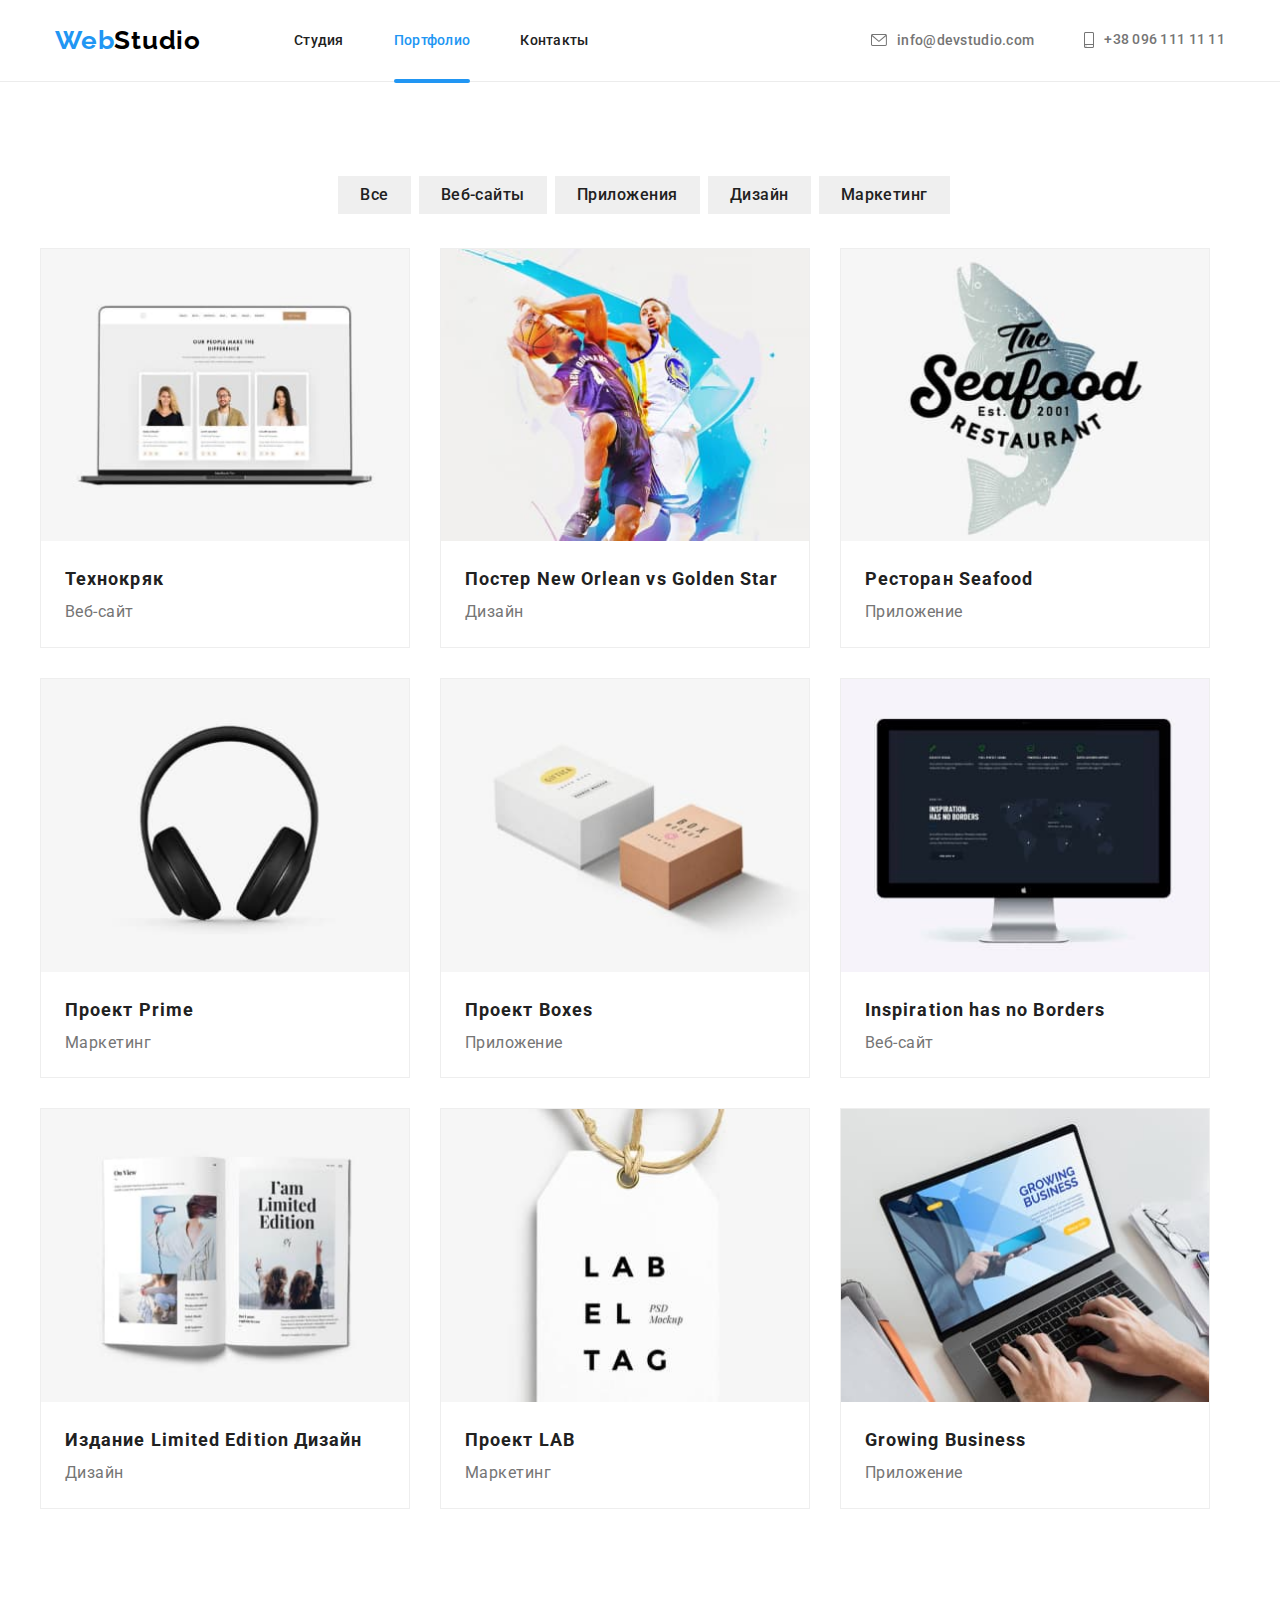
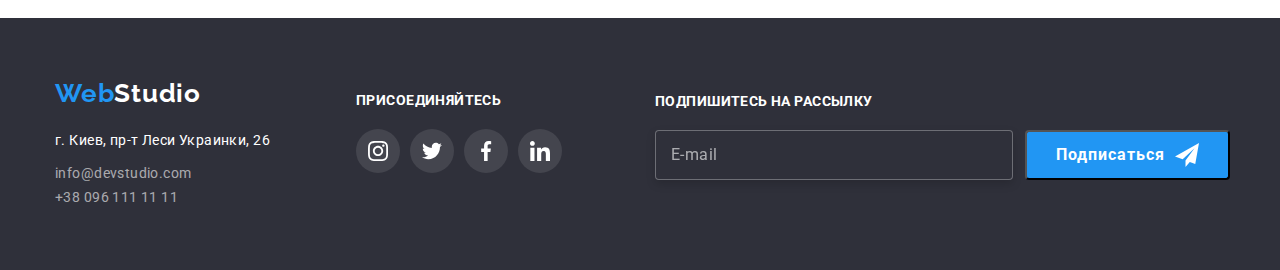
==== commit 1470b7c0: "GoIT" ====
--- a/portfolio.html
+++ b/portfolio.html
@@ -144,7 +144,7 @@
                     "
                   />
                   <source
-                    media="(min-width: 768px)"
+                    media="(min-width: 768px) and (max-width: 1199px)"
                     srcset="
                       ./images/img-768/laptop@768-1x.jpg 1x,
                       ./images/img-768/laptop@768-2x.jpg 2x,
@@ -152,14 +152,18 @@
                     "
                   />
                   <source
-                    media="(min-width: 320px)"
+                    media="(min-width: 320px) and (max-width: 767px) "
                     srcset="
                       ./images/img-480/laptop@1x.jpg 1x,
                       ./images/img-480/laptop@2x.jpg 2x,
                       ./images/img-480/laptop@3x.jpg 3x
                     "
                   />
-                  <img src="./images/laptop.jpg" alt="laptop" />
+                  <img
+                    src="./images/img-1200/laptop@1200.jpg"
+                    alt="laptop"
+                    class="soft-list__item-img"
+                  />
                 </picture>
                 <div class="wrapper">
                   <p class="description-info">
@@ -186,7 +190,7 @@
                     "
                   />
                   <source
-                    media="(min-width: 768px)"
+                    media="(min-width: 768px) and (max-width: 1199px)"
                     srcset="
                       ./images/img-768/poster@768-1x.jpg 1x,
                       ./images/img-768/poster@768-2x.jpg 2x,
@@ -194,14 +198,18 @@
                     "
                   />
                   <source
-                    media="(min-width: 320px)"
+                    media="(min-width: 320px) and (max-width: 767px)"
                     srcset="
                       ./images/img-480/poster@1x.jpg 1x,
                       ./images/img-480/poster@2x.jpg 2x,
                       ./images/img-480/poster@3x.jpg 3x
                     "
                   />
-                  <img src="./images/poster.jpg" alt="poster" />
+                  <img
+                    src="./images/img-1200/poster@1200.jpg"
+                    alt="poster"
+                    class="soft-list__item-img"
+                  />
                 </picture>
                 <div class="wrapper">
                   <p class="description-info">
@@ -230,7 +238,7 @@
                     "
                   />
                   <source
-                    media="(min-width: 768px)"
+                    media="(min-width: 768px) and (max-width: 1199px)"
                     srcset="
                       ./images/img-768/logo-restaurant@768-1x.jpg 1x,
                       ./images/img-768/logo-restaurant@768-2x.jpg 2x,
@@ -238,7 +246,7 @@
                     "
                   />
                   <source
-                    media="(min-width: 320px)"
+                    media="(min-width: 320px) and (max-width: 767px)"
                     srcset="
                       ./images/img-480/logo-restaurant@1x.jpg 1x,
                       ./images/img-480/logo-restaurant@2x.jpg 2x,
@@ -246,8 +254,9 @@
                     "
                   />
                   <img
-                    src="./images/logo-restaurant.jpg"
+                    src="./images/img-1200/logo-restaurant@1200.jpg"
                     alt="logo-restaurant"
+                    class="soft-list__item-img"
                   />
                 </picture>
                 <div class="wrapper">
@@ -275,7 +284,7 @@
                     "
                   />
                   <source
-                    media="(min-width: 768px)"
+                    media="(min-width: 768px) and (max-width: 1199px)"
                     srcset="
                       ./images/img-768/headphones@768-1x.jpg 1x,
                       ./images/img-768/headphones@768-2x.jpg 2x,
@@ -283,14 +292,18 @@
                     "
                   />
                   <source
-                    media="(min-width: 320px)"
+                    media="(min-width: 320px) and (max-width: 767px)"
                     srcset="
                       ./images/img-480/headphones@1x.jpg 1x,
                       ./images/img-480/headphones@2x.jpg 2x,
                       ./images/img-480/headphones@3x.jpg 3x
                     "
                   />
-                  <img src="./images/headphones.jpg" alt="headphones" />
+                  <img
+                    src="./images/img-1200/headphones@1200.jpg"
+                    alt="headphones"
+                    class="soft-list__item-img"
+                  />
                 </picture>
                 <div class="wrapper">
                   <p class="description-info">
@@ -317,7 +330,7 @@
                     "
                   />
                   <source
-                    media="(min-width: 768px)"
+                    media="(min-width: 768px) and (max-width: 1199px)"
                     srcset="
                       ./images/img-768/box@768-1x.jpg 1x,
                       ./images/img-768/box@768-2x.jpg 2x,
@@ -325,14 +338,14 @@
                     "
                   />
                   <source
-                    media="(min-width: 320px)"
+                    media="(min-width: 320px) and (max-width: 767px)"
                     srcset="
                       ./images/img-480/box@1x.jpg 1x,
                       ./images/img-480/box@2x.jpg 2x,
                       ./images/img-480/box@3x.jpg 3x
                     "
                   />
-                  <img src="./images/box.jpg" alt="box" />
+                  <img src="./images/img-1200/box@1200.jpg" alt="box" class="soft-list__item-img" />
                 </picture>
                 <div class="wrapper">
                   <p class="description-info">
@@ -359,7 +372,7 @@
                     "
                   />
                   <source
-                    media="(min-width: 768px)"
+                    media="(min-width: 768px) and (max-width: 1199px)"
                     srcset="
                       ./images/img-768/monoblock@768-1x.jpg 1x,
                       ./images/img-768/monoblock@768-2x.jpg 2x,
@@ -367,14 +380,18 @@
                     "
                   />
                   <source
-                    media="(min-width: 320px)"
+                    media="(min-width: 320px) and (max-width: 767px)"
                     srcset="
                       ./images/img-480/monoblock@1x.jpg 1x,
                       ./images/img-480/monoblock@2x.jpg 2x,
                       ./images/img-480/monoblock@3x.jpg 3x
                     "
                   />
-                  <img src="./images/monoblock.jpg" alt="monoblock" />
+                  <img
+                    src="./images/img-1200/monoblock@1200.jpg"
+                    alt="monoblock"
+                    class="soft-list__item-img"
+                  />
                 </picture>
                 <div class="wrapper">
                   <p class="description-info">
@@ -401,7 +418,7 @@
                     "
                   />
                   <source
-                    media="(min-width: 768px)"
+                    media="(min-width: 768px) and (max-width: 1199px)"
                     srcset="
                       ./images/img-768/book@768-1x.jpg 1x,
                       ./images/img-768/book@768-2x.jpg 2x,
@@ -409,14 +426,14 @@
                     "
                   />
                   <source
-                    media="(min-width: 320px)"
+                    media="(min-width: 320px) and (max-width: 767px)"
                     srcset="
                       ./images/img-480/book@1x.jpg 1x,
                       ./images/img-480/book@2x.jpg 2x,
                       ./images/img-480/book@3x.jpg 3x
                     "
                   />
-                  <img src="./images/book.jpg" alt="book" />
+                  <img src="./images/img-1200/book@1200.jpg" alt="book" class="soft-list__item-img"/>
                 </picture>
                 <div class="wrapper">
                   <p class="description-info">
@@ -443,7 +460,7 @@
                     "
                   />
                   <source
-                    media="(min-width: 768px)"
+                    media="(min-width: 768px) and (max-width: 1199px)"
                     srcset="
                       ./images/img-768/tag@768-1x.jpg 1x,
                       ./images/img-768/tag@768-2x.jpg 2x,
@@ -451,14 +468,14 @@
                     "
                   />
                   <source
-                    media="(min-width: 320px)"
+                    media="(min-width: 320px) and (max-width: 767px)"
                     srcset="
                       ./images/img-480/tag@1x.jpg 1x,
                       ./images/img-480/tag@2x.jpg 2x,
                       ./images/img-480/tag@3x.jpg 3x
                     "
                   />
-                  <img src="./images/tag.jpg" alt="tag" />
+                  <img src="./images/img-1200/tag@1200.jpg" alt="tag" class="soft-list__item-img"/>
                 </picture>
                 <div class="wrapper">
                   <p class="description-info">
@@ -485,7 +502,7 @@
                     "
                   />
                   <source
-                    media="(min-width: 768px)"
+                    media="(min-width: 768px) and (max-width: 1199px)"
                     srcset="
                       ./images/img-768/working-on-a-laptop@768-1x.jpg 1x,
                       ./images/img-768/working-on-a-laptop@768-2x.jpg 2x,
@@ -493,7 +510,7 @@
                     "
                   />
                   <source
-                    media="(min-width: 320px)"
+                    media="(min-width: 320px) and (max-width: 767px)"
                     srcset="
                       ./images/img-480/working-on-a-laptop@1x.jpg 1x,
                       ./images/img-480/working-on-a-laptop@2x.jpg 2x,
@@ -501,8 +518,9 @@
                     "
                   />
                   <img
-                    src="./images/working-on-a-laptop.jpg"
+                    src="./images/img-1200/working-on-a-laptop@1200.jpg"
                     alt="working-on-a-laptop"
+                    class="soft-list__item-img"
                   />
                 </picture>
                 <div class="wrapper">
--- a/css/portfolio.min.css
+++ b/css/portfolio.min.css
@@ -1 +1 @@
-html{-webkit-box-sizing:border-box;box-sizing:border-box}*,::before,::after{-webkit-box-sizing:inherit;box-sizing:inherit}a{text-decoration:none}a:hover{text-decoration:none}textarea{resize:none}ul,li{margin:0;padding:0;list-style-type:none}img{display:block}body{margin:0;font-family:"Roboto",sans-serif;font-size:14px;background-color:#fff;color:#757575}body.modal-open{overflow:hidden}.page-container{padding:0px 15px;margin:0px auto}@media screen and (min-width: 480px){.page-container{width:480px}}@media screen and (min-width: 768px){.page-container{width:768px}}@media screen and (min-width: 1200px){.page-container{width:1200px}}.portfolio-section{padding:60px 0px}@media screen and (min-width: 1200px){.portfolio-section{padding:94px 0px}}.logo{padding:15px 0px;font-family:Raleway;font-weight:700;font-size:24px;line-height:1.16;letter-spacing:.03em}@media screen and (min-width: 1200px){.logo{font-size:26px;line-height:1.19}}.page-header__logo{color:#2196f3}.page-header__logo:hover,.page-header__logo:focus{color:#2196f3}.page-header__logo-second{color:#000}.footer-logo{margin-bottom:20px;font-family:Raleway;font-weight:700;font-size:24px;line-height:1.16;letter-spacing:.03em}@media screen and (max-width: 767px){.footer-logo{text-align:center}}@media screen and (min-width: 1200px){.footer-logo{font-size:26px;line-height:1.19;margin-left:0px}}.footer-logo__one{text-decoration:none;color:#2196f3}.footer-logo__one:hover,.footer-logo__one:focus{color:#2196f3}.footer-logo__two{color:#fff}.menu-btn{position:inherit;margin-left:auto;padding:10px 0px;z-index:10;overflow:hidden;background-color:transparent}@media screen and (min-width: 768px){.menu-btn{display:none}}.menu-btn svg:hover,.menu-btn svg:focus{fill:#2196f3}.menu-btn .icon-cross{display:none}.menu-btn.active .icon-cross{display:block}.menu-btn.active .icon-menu{display:none}@media screen and (max-width: 767px){.menu{position:fixed;top:0;left:0;width:100%;height:100%;background-color:#fff;-webkit-transform:translateX(-100%);transform:translateX(-100%);-webkit-transition:-webkit-transform cubic-bezier(0.4, 0, 0.2, 1);transition:-webkit-transform cubic-bezier(0.4, 0, 0.2, 1);transition:transform cubic-bezier(0.4, 0, 0.2, 1);transition:transform cubic-bezier(0.4, 0, 0.2, 1), -webkit-transform cubic-bezier(0.4, 0, 0.2, 1)}}.menu.active{position:fixed;display:-webkit-box;display:-ms-flexbox;display:flex;-webkit-box-orient:vertical;-webkit-box-direction:normal;-ms-flex-direction:column;flex-direction:column;-webkit-box-pack:justify;-ms-flex-pack:justify;justify-content:space-between;width:100%;max-height:796px;height:100%;z-index:5;overflow-y:hidden;visibility:visible;pointer-events:initial;-webkit-transform:translateX(0);transform:translateX(0)}@media screen and (min-width: 768px){.menu{display:-webkit-box;display:-ms-flexbox;display:flex;-webkit-box-pack:justify;-ms-flex-pack:justify;justify-content:space-between;-webkit-box-flex:1;-ms-flex-positive:1;flex-grow:1}}.page-header{position:relative;display:-webkit-box;display:-ms-flexbox;display:flex;-webkit-box-pack:end;-ms-flex-pack:end;justify-content:flex-end;-webkit-box-align:start;-ms-flex-align:start;align-items:start;padding:0;margin:0;background:#fff;border-bottom:1px solid #ececec}@media screen and (max-width: 767px){.page-header{-webkit-box-pack:justify;-ms-flex-pack:justify;justify-content:space-between}}.page-header__nav-main{display:-webkit-box;display:-ms-flexbox;display:flex;-webkit-box-align:center;-ms-flex-align:center;align-items:center}@media screen and (min-width: 1200px){.page-header__nav-main{-webkit-box-pack:center;-ms-flex-pack:center;justify-content:center}}@media screen and (max-width: 767px){.site-nav{position:absolute;display:-webkit-box;display:-ms-flexbox;display:flex;-webkit-box-orient:vertical;-webkit-box-direction:normal;-ms-flex-direction:column;flex-direction:column;top:0;left:0;padding:58px 0px 0px 40px}}@media screen and (min-width: 768px){.site-nav{display:-webkit-box;display:-ms-flexbox;display:flex;margin-left:38px}}@media screen and (min-width: 1200px){.site-nav{display:-webkit-box;display:-ms-flexbox;display:flex;margin-left:43px}}@media screen and (max-width: 767px){.site-nav__item{margin-bottom:52px}.site-nav__item:last-child{margin-bottom:0}}@media screen and (min-width: 768px){.site-nav__item{padding-top:32px;padding-bottom:32px;margin-left:50px}.site-nav__item:last-child{margin-right:0}}.site-nav__link{position:relative;font-weight:500;line-height:1.18px;font-size:40px;text-align:center;letter-spacing:.02em;-webkit-transition:color 250ms cubic-bezier(0.4, 0, 0.2, 1);transition:color 250ms cubic-bezier(0.4, 0, 0.2, 1);color:#212121}.site-nav__link:hover,.site-nav__link:focus{color:#2196f3}@media screen and (max-width: 767px){.site-nav__link:not(:last-child){margin-bottom:32px}}@media screen and (min-width: 768px){.site-nav__link{font-size:14px;line-height:1.14}}.current{color:#2196f3}.current::after{content:"";display:block;position:absolute;top:47px;bottom:auto;width:100%;height:4px;border-radius:4px;background-color:#2196f3}@media only screen and (max-width: 767px){.current::after{display:none}}@media screen and (max-width: 767px){.site-contacts{position:fixed;display:-webkit-box;display:-ms-flexbox;display:flex;-webkit-box-orient:vertical;-webkit-box-direction:normal;-ms-flex-direction:column;flex-direction:column;flex-direction:column-reverse;top:75%;left:0;-webkit-transform:translateY(-75%);transform:translateY(-75%);padding:0px 0px 64px 40px}}@media screen and (min-width: 768px)and (max-width: 1199px){.site-contacts{margin-left:auto;padding-top:21px}}@media screen and (min-width: 1200px){.site-contacts{display:-webkit-box;display:-ms-flexbox;display:flex;-webkit-box-pack:center;-ms-flex-pack:center;justify-content:center;-webkit-box-align:center;-ms-flex-align:center;align-items:center;margin:0;margin-left:auto}}@media screen and (max-width: 767px){.site-contacts__item{margin-bottom:32px}.site-contacts__item:first-child{margin-bottom:0}}@media(min-width: 768px)and (max-width: 1199px){.site-contacts__item{margin-bottom:10px}.site-contacts__item:last-child{margin-bottom:0}}@media screen and (min-width: 1200px){.site-contacts__item{margin-left:50px}.site-contacts__item:last-child{margin-right:0}}.site-contacts__link{display:-webkit-box;display:-ms-flexbox;display:flex;-webkit-box-align:center;-ms-flex-align:center;align-items:center;font-weight:500;font-size:34px;line-height:1.18;letter-spacing:.02em;-webkit-transition:color 250ms cubic-bezier(0.4, 0, 0.2, 1);transition:color 250ms cubic-bezier(0.4, 0, 0.2, 1);color:#757575}.site-contacts__link:hover,.site-contacts__link:focus{color:#2196f3}@media screen and (min-width: 768px){.site-contacts__link{font-size:12px;line-height:1.16}}@media screen and (min-width: 1200px){.site-contacts__link{font-size:14px;line-height:1.14}}@media screen and (max-width: 767px){.mailto{font-style:normal;font-weight:500;font-size:24px;line-height:1.17;letter-spacing:.02em;color:#757575}}.site-contacts__icon{opacity:0}@media screen and (min-width: 768px){.site-contacts__icon{opacity:1;margin-right:8px;-webkit-transition:fill 250ms cubic-bezier(0.4, 0, 0.2, 1);transition:fill 250ms cubic-bezier(0.4, 0, 0.2, 1);fill:#757575}.site-contacts__link:hover .site-contacts__icon,.site-contacts__link:focus .site-contacts__icon{fill:#2196f3}}@media screen and (min-width: 1200px){.site-contacts__icon{margin-right:10px}}.social-networks{display:none}@media screen and (max-width: 767px){.social-networks{position:fixed;display:-webkit-box;display:-ms-flexbox;display:flex;-ms-flex-wrap:wrap;flex-wrap:wrap;top:90%;left:0;-webkit-transform:translateY(-90%);transform:translateY(-90%);padding:0 0 48px 40px;font-style:normal;font-weight:500;font-size:18px;line-height:1.22;letter-spacing:.02em;color:#2196f3}.social-networks__item{position:relative;margin-left:10px}.social-networks__item:not(:last-child){margin-right:10px}.social-networks__icon{position:absolute;top:50%;left:100%;border:1px solid rgba(33,33,33,.2);-webkit-transform:rotate(90deg);transform:rotate(90deg)}}.filters-item__btn{display:block;font-family:inherit;border-radius:4px solid;border:transparent;font-weight:500;font-size:16px;line-height:1.62;text-align:center;letter-spacing:.03em;padding:6px 22px;cursor:pointer;-webkit-transition:color 250ms cubic-bezier(0.4, 0, 0.2, 1),background 250ms cubic-bezier(0.4, 0, 0.2, 1),-webkit-box-shadow 250ms cubic-bezier(0.4, 0, 0.2, 1);transition:color 250ms cubic-bezier(0.4, 0, 0.2, 1),background 250ms cubic-bezier(0.4, 0, 0.2, 1),-webkit-box-shadow 250ms cubic-bezier(0.4, 0, 0.2, 1);transition:color 250ms cubic-bezier(0.4, 0, 0.2, 1),background 250ms cubic-bezier(0.4, 0, 0.2, 1),box-shadow 250ms cubic-bezier(0.4, 0, 0.2, 1);transition:color 250ms cubic-bezier(0.4, 0, 0.2, 1),background 250ms cubic-bezier(0.4, 0, 0.2, 1),box-shadow 250ms cubic-bezier(0.4, 0, 0.2, 1),-webkit-box-shadow 250ms cubic-bezier(0.4, 0, 0.2, 1);color:#212121}.filters-item__btn:hover,.filters-item__btn:focus{color:#fff;background:#2196f3;-webkit-box-shadow:0px 3px 1px rgba(0,0,0,.1),0px 1px 2px rgba(0,0,0,.08),0px 2px 2px rgba(0,0,0,.12);box-shadow:0px 3px 1px rgba(0,0,0,.1),0px 1px 2px rgba(0,0,0,.08),0px 2px 2px rgba(0,0,0,.12)}.filters{display:-webkit-box;display:-ms-flexbox;display:flex;-ms-flex-wrap:wrap;flex-wrap:wrap;margin-bottom:40px}@media screen and (min-width: 768px){.filters{display:-webkit-box;display:-ms-flexbox;display:flex;-webkit-box-pack:center;-ms-flex-pack:center;justify-content:center;margin-bottom:15px}}@media screen and (min-width: 1200px){.filters{display:-webkit-box;display:-ms-flexbox;display:flex;-webkit-box-align:center;-ms-flex-align:center;align-items:center;text-align:center;-webkit-box-pack:center;-ms-flex-pack:center;justify-content:center;margin-bottom:34px}}.filters-item{margin-bottom:15px;margin-left:8px}.filters-item:last-child{margin-right:0}.soft-list{margin-left:auto;margin-right:auto}@media screen and (min-width: 768px)and (max-width: 1199px){.soft-list{-webkit-box-pack:center;-ms-flex-pack:center;justify-content:center}}@media screen and (min-width: 768px){.soft-list{display:-webkit-box;display:-ms-flexbox;display:flex;-ms-flex-wrap:wrap;flex-wrap:wrap;margin:-15px}}.soft-list__item{background:#fff;border:1px solid #eee}@media screen and (max-width: 767px){.soft-list__item:not(:last-child){margin-bottom:30px}}.soft-list__item:hover{border:1px solid #eee;-webkit-box-shadow:0px 1px 1px rgba(0,0,0,.12),0px 4px 4px rgba(0,0,0,.06),1px 4px 6px rgba(0,0,0,.16);box-shadow:0px 1px 1px rgba(0,0,0,.12),0px 4px 4px rgba(0,0,0,.06),1px 4px 6px rgba(0,0,0,.16)}@media screen and (min-width: 768px){.soft-list__item{width:calc((100% - 6 * 15px) / 2);margin:15px}.soft-list__item:last-child{margin-right:auto;margin-left:30px}}@media screen and (min-width: 1200px){.soft-list__item{width:calc((100% - 6 * 15px) / 3);margin-right:15px;margin-bottom:15px}}.soft-card{padding-top:20px;padding-bottom:20px;padding-left:24px}.soft-card__title{margin:0;font-weight:700;font-size:18px;line-height:2;letter-spacing:.06em;color:#212121}.soft-card__text{margin:0;font-weight:400;font-size:16px;line-height:1.87;letter-spacing:.03em;color:#757575}.description{position:relative;overflow:hidden}.wrapper{position:absolute;display:block;top:0;left:0;width:100%;height:100%;opacity:0;-webkit-transform:translateY(100%);transform:translateY(100%);-webkit-transition:opacity 750ms cubic-bezier(0.4, 0, 0.2, 1),-webkit-transform 250ms cubic-bezier(0.4, 0, 0.2, 1);transition:opacity 750ms cubic-bezier(0.4, 0, 0.2, 1),-webkit-transform 250ms cubic-bezier(0.4, 0, 0.2, 1);transition:transform 250ms cubic-bezier(0.4, 0, 0.2, 1),opacity 750ms cubic-bezier(0.4, 0, 0.2, 1);transition:transform 250ms cubic-bezier(0.4, 0, 0.2, 1),opacity 750ms cubic-bezier(0.4, 0, 0.2, 1),-webkit-transform 250ms cubic-bezier(0.4, 0, 0.2, 1);background-color:rgba(33,150,243,.9)}.description:hover .wrapper{-webkit-transform:translateY(0);transform:translateY(0);opacity:1}.description-info{position:absolute;display:block;font-size:18px;line-height:1.56;letter-spacing:.03em;color:#fff}@media screen and (max-width: 767px){.description-info{margin:74px 24px}}@media screen and (min-width: 768px){.description-info{margin:49px 24px}}@media screen and (min-width: 1200px){.description-info{margin:63px 24px}}.footer{display:-webkit-box;display:-ms-flexbox;display:flex;padding:60px 0px;background:#2f303a}@media screen and (min-width: 768px)and (max-width: 1199px){.footer-markup{display:-webkit-box;display:-ms-flexbox;display:flex;-ms-flex-wrap:wrap;flex-wrap:wrap;-ms-flex-pack:distribute;justify-content:space-around}}@media screen and (min-width: 1200px){.footer-markup{display:-webkit-box;display:-ms-flexbox;display:flex;-webkit-box-pack:baseline;-ms-flex-pack:baseline;justify-content:baseline}}.footer-info{min-width:231px;max-height:132px}@media screen and (max-width: 1199px){.footer-info{display:-webkit-box;display:-ms-flexbox;display:flex;-webkit-box-orient:vertical;-webkit-box-direction:normal;-ms-flex-direction:column;flex-direction:column;-webkit-box-align:center;-ms-flex-align:center;align-items:center}}.address{margin-bottom:0}@media screen and (max-width: 1199px){.address-list{text-align:center}}.accurate{display:block;margin:0;margin-bottom:9px;font-style:normal;font-weight:400;font-size:14px;line-height:1.71;letter-spacing:.03em;color:#fff}.accurate:hover,.accurate:focus{color:#fff}.address-list__link{display:block;margin:0;font-style:normal;font-weight:400;font-size:14px;line-height:1.71;letter-spacing:.03em;color:rgba(255,255,255,.6)}.address-list__link:hover,.address-list__link:focus{color:rgba(255,255,255,.6)}@media screen and (max-width: 767px){.network-container{margin-top:60px;text-align:center}}@media screen and (min-width: 768px)and (max-width: 1199px){.network-container{display:-webkit-box;display:-ms-flexbox;display:flex;-webkit-box-orient:vertical;-webkit-box-direction:normal;-ms-flex-direction:column;flex-direction:column;text-align:center;margin-top:5px}}@media screen and (min-width: 1200px){.network-container{-ms-flex-negative:1;flex-shrink:1;margin-left:70px;margin-top:15px;min-width:206px;max-height:80px}}.network-title{margin:0;margin-bottom:20px;font-weight:700;font-size:14px;line-height:1.14;letter-spacing:.03em;text-transform:uppercase;color:#fff}.network-list{display:-webkit-box;display:-ms-flexbox;display:flex}@media screen and (max-width: 767px){.network-list{-webkit-box-pack:center;-ms-flex-pack:center;justify-content:center}}.network-list__item{border-radius:50%;margin-right:10px;-webkit-transition:background-color 250ms cubic-bezier(0.4, 0, 0.2, 1),border 250ms cubic-bezier(0.4, 0, 0.2, 1);transition:background-color 250ms cubic-bezier(0.4, 0, 0.2, 1),border 250ms cubic-bezier(0.4, 0, 0.2, 1)}.network-list__item:hover,.network-list__item:focus{border:1px solid #2196f3;background-color:#2196f3}.network-list__item:last-child{margin-right:0}.network-list__link{display:-webkit-box;display:-ms-flexbox;display:flex;-webkit-box-pack:center;-ms-flex-pack:center;justify-content:center;-webkit-box-align:center;-ms-flex-align:center;align-items:center;width:44px;height:44px;border-radius:50%;background:rgba(255,255,255,.1)}.network-list__icon{fill:#fff}.form-container{margin:0;padding:0}@media screen and (max-width: 1199px){.form-container{margin-top:60px;text-align:center}}@media screen and (min-width: 1200px){.form-container{display:-webkit-box;display:-ms-flexbox;display:flex;-webkit-box-orient:vertical;-webkit-box-direction:normal;-ms-flex-direction:column;flex-direction:column;margin-left:93px;margin-top:15px;min-width:570px;max-height:86px}}.footer-field__label{margin:0;display:-webkit-inline-box;display:-ms-inline-flexbox;display:inline-flex;text-align:center;font-style:normal;font-weight:700;font-size:14px;line-height:1.14;letter-spacing:.03em;text-transform:uppercase;color:#fff}.footer-field__input{display:-webkit-box;display:-ms-flexbox;display:flex;margin:0;margin-top:20px;padding:16px 15px;min-width:358px;border:1px solid rgba(255,255,255,.3);border-radius:4px;-webkit-box-sizing:border-box;box-sizing:border-box;-webkit-filter:drop-shadow(0px 4px 4px rgba(0, 0, 0, 0.15));filter:drop-shadow(0px 4px 4px rgba(0, 0, 0, 0.15));background:#2f303a}@media screen and (max-width: 1199px){.footer-field__input{margin-left:auto;margin-right:auto;width:100%}}.footer-field__input::-webkit-input-placeholder{font-size:16px;line-height:1.25;display:-webkit-box;display:flex;-webkit-box-align:center;align-items:center;letter-spacing:.03em;color:rgba(255,255,255,.6)}.footer-field__input::-moz-placeholder{font-size:16px;line-height:1.25;display:flex;align-items:center;letter-spacing:.03em;color:rgba(255,255,255,.6)}.footer-field__input:-ms-input-placeholder{font-size:16px;line-height:1.25;display:-ms-flexbox;display:flex;-ms-flex-align:center;align-items:center;letter-spacing:.03em;color:rgba(255,255,255,.6)}.footer-field__input::-ms-input-placeholder{font-size:16px;line-height:1.25;display:-ms-flexbox;display:flex;-ms-flex-align:center;align-items:center;letter-spacing:.03em;color:rgba(255,255,255,.6)}.footer-field__input::placeholder{font-size:16px;line-height:1.25;display:-webkit-box;display:-ms-flexbox;display:flex;-webkit-box-align:center;-ms-flex-align:center;align-items:center;letter-spacing:.03em;color:rgba(255,255,255,.6)}.footer-field__btn{display:-webkit-box;display:-ms-flexbox;display:flex;-webkit-box-align:center;-ms-flex-align:center;align-items:center;text-align:center;padding:10px 29px;min-width:200px;max-height:50px;font-family:inherit;font-weight:700;font-size:16px;line-height:1.87;letter-spacing:.06em;cursor:pointer;border-radius:4px;-webkit-transition:-webkit-box-shadow 250ms cubic-bezier(0.4, 0, 0.2, 1);transition:-webkit-box-shadow 250ms cubic-bezier(0.4, 0, 0.2, 1);transition:box-shadow 250ms cubic-bezier(0.4, 0, 0.2, 1);transition:box-shadow 250ms cubic-bezier(0.4, 0, 0.2, 1), -webkit-box-shadow 250ms cubic-bezier(0.4, 0, 0.2, 1);color:#fff;background-color:#2196f3}@media screen and (min-width: 1200px){.footer-field__btn{margin-left:370px;-webkit-transform:translateY(-50px);transform:translateY(-50px)}}.footer-field__btn:hover,.footer-field__btn:focus{-webkit-box-shadow:0px 4px 4px rgba(0,0,0,.15);box-shadow:0px 4px 4px rgba(0,0,0,.15)}@media screen and (max-width: 1199px){.footer-field__btn{margin-left:auto;margin-right:auto;margin-top:20px}}.footer-field__icon{margin-left:10px}/*# sourceMappingURL=portfolio.min.css.map */+html{-webkit-box-sizing:border-box;box-sizing:border-box}*,::before,::after{-webkit-box-sizing:inherit;box-sizing:inherit}a{text-decoration:none}a:hover{text-decoration:none}textarea{resize:none}ul,li{margin:0;padding:0;list-style-type:none}img{display:block}body{margin:0;font-family:"Roboto",sans-serif;font-size:14px;background-color:#fff;color:#757575}body.modal-open{overflow:hidden}.page-container{margin-left:auto;margin-right:auto;padding-left:15px;padding-right:15px}@media screen and (min-width: 480px){.page-container{width:480px}}@media screen and (min-width: 768px){.page-container{width:768px}}@media screen and (min-width: 1200px){.page-container{width:1200px}}.portfolio-section{padding:60px 0px}@media screen and (min-width: 1200px){.portfolio-section{padding:94px 0px}}.logo{display:-webkit-inline-box;display:-ms-inline-flexbox;display:inline-flex;-webkit-box-align:center;-ms-flex-align:center;align-items:center;padding:15px 0px;font-family:Raleway;font-weight:700;font-size:24px;line-height:1.16;letter-spacing:.03em;margin-right:auto}@media screen and (min-width: 1200px){.logo{font-size:26px;line-height:1.19}}.page-header__logo{color:#2196f3}.page-header__logo:hover,.page-header__logo:focus{color:#2196f3}.page-header__logo-second{color:#000}.footer-logo{margin-bottom:20px;font-family:Raleway;font-weight:700;font-size:24px;line-height:1.16;letter-spacing:.03em}@media screen and (max-width: 767px){.footer-logo{text-align:center}}@media screen and (min-width: 1200px){.footer-logo{font-size:26px;line-height:1.19;margin-left:0px}}.footer-logo__one{text-decoration:none;color:#2196f3}.footer-logo__one:hover,.footer-logo__one:focus{color:#2196f3}.footer-logo__two{color:#fff}.menu-btn{position:absolute;display:-webkit-box;display:-ms-flexbox;display:flex;top:0;right:15px;margin-left:auto;padding:10px 0px;z-index:10;overflow:hidden;background-color:transparent}.menu-btn.active{position:fixed;z-index:7;right:15px}@media screen and (min-width: 768px){.menu-btn{display:none}}.menu-btn svg:hover,.menu-btn svg:focus{fill:#2196f3}.menu-btn .icon-cross{display:none}.menu-btn.active .icon-cross{display:block}.menu-btn.active .icon-menu{display:none}@media screen and (max-width: 767px){.menu{position:fixed;top:0;left:0;width:100%;height:100%;background-color:#fff;-webkit-transform:translateX(-100%);transform:translateX(-100%);-webkit-transition:-webkit-transform cubic-bezier(0.4, 0, 0.2, 1);transition:-webkit-transform cubic-bezier(0.4, 0, 0.2, 1);transition:transform cubic-bezier(0.4, 0, 0.2, 1);transition:transform cubic-bezier(0.4, 0, 0.2, 1), -webkit-transform cubic-bezier(0.4, 0, 0.2, 1)}.menu.active{position:fixed;display:-webkit-box;display:-ms-flexbox;display:flex;-webkit-box-orient:vertical;-webkit-box-direction:normal;-ms-flex-direction:column;flex-direction:column;-webkit-box-pack:justify;-ms-flex-pack:justify;justify-content:space-between;z-index:5;width:100%;height:100%;overflow-y:hidden;-webkit-transform:translateX(0);transform:translateX(0)}}@media screen and (min-width: 768px){.menu{display:-webkit-box;display:-ms-flexbox;display:flex;-webkit-box-pack:justify;-ms-flex-pack:justify;justify-content:space-between;-webkit-box-flex:1;-ms-flex-positive:1;flex-grow:1}}.page-header{position:relative;display:-webkit-box;display:-ms-flexbox;display:flex;padding:0;margin:0;background:#fff;border-bottom:1px solid #ececec}.page-header__nav-main{display:-webkit-box;display:-ms-flexbox;display:flex;-webkit-box-align:center;-ms-flex-align:center;align-items:center}@media screen and (max-width: 767px){.page-header__nav-main{-webkit-box-pack:justify;-ms-flex-pack:justify;justify-content:space-between;margin:0}}@media screen and (min-width: 1200px){.page-header__nav-main{-webkit-box-pack:center;-ms-flex-pack:center;justify-content:center}}@media screen and (max-width: 767px){.site-nav{position:absolute;display:-webkit-box;display:-ms-flexbox;display:flex;-webkit-box-orient:vertical;-webkit-box-direction:normal;-ms-flex-direction:column;flex-direction:column;top:0;left:0;padding:58px 0px 0px 40px}}@media screen and (min-width: 768px){.site-nav{display:-webkit-box;display:-ms-flexbox;display:flex;margin-left:38px}}@media screen and (min-width: 1200px){.site-nav{display:-webkit-box;display:-ms-flexbox;display:flex;margin-left:43px}}@media screen and (max-width: 767px){.site-nav__item{margin-bottom:52px}.site-nav__item:last-child{margin-bottom:0}}@media screen and (min-width: 768px){.site-nav__item{padding-top:32px;padding-bottom:32px;margin-left:50px}.site-nav__item:last-child{margin-right:0}}.site-nav__link{position:relative;font-weight:500;line-height:1.18px;font-size:40px;text-align:center;letter-spacing:.02em;-webkit-transition:color 250ms cubic-bezier(0.4, 0, 0.2, 1);transition:color 250ms cubic-bezier(0.4, 0, 0.2, 1);color:#212121}.site-nav__link:hover,.site-nav__link:focus{color:#2196f3}@media screen and (max-width: 767px){.site-nav__link:not(:last-child){margin-bottom:32px}}@media screen and (min-width: 768px){.site-nav__link{font-size:14px;line-height:1.14}}.current{color:#2196f3}.current::after{content:"";display:block;position:absolute;top:47px;bottom:auto;width:100%;height:4px;border-radius:4px;background-color:#2196f3}@media only screen and (max-width: 767px){.current::after{display:none}}@media screen and (max-width: 767px){.site-contacts{position:fixed;display:-webkit-box;display:-ms-flexbox;display:flex;-webkit-box-orient:vertical;-webkit-box-direction:normal;-ms-flex-direction:column;flex-direction:column;flex-direction:column-reverse;top:75%;left:0;-webkit-transform:translateY(-75%);transform:translateY(-75%);padding:0px 0px 64px 40px}}@media screen and (min-width: 768px)and (max-width: 1199px){.site-contacts{margin-left:auto;padding-top:21px}}@media screen and (min-width: 1200px){.site-contacts{display:-webkit-box;display:-ms-flexbox;display:flex;-webkit-box-pack:center;-ms-flex-pack:center;justify-content:center;-webkit-box-align:center;-ms-flex-align:center;align-items:center;margin:0;margin-left:auto}}@media screen and (max-width: 767px){.site-contacts__item{margin-bottom:32px}.site-contacts__item:first-child{margin-bottom:0}}@media(min-width: 768px)and (max-width: 1199px){.site-contacts__item{margin-bottom:10px}.site-contacts__item:last-child{margin-bottom:0}}@media screen and (min-width: 1200px){.site-contacts__item{margin-left:50px}.site-contacts__item:last-child{margin-right:0}}.site-contacts__link{display:-webkit-box;display:-ms-flexbox;display:flex;-webkit-box-align:center;-ms-flex-align:center;align-items:center;font-weight:500;font-size:34px;line-height:1.18;letter-spacing:.02em;-webkit-transition:color 250ms cubic-bezier(0.4, 0, 0.2, 1);transition:color 250ms cubic-bezier(0.4, 0, 0.2, 1);color:#757575}.site-contacts__link:hover,.site-contacts__link:focus{color:#2196f3}@media screen and (min-width: 768px){.site-contacts__link{font-size:12px;line-height:1.16}}@media screen and (min-width: 1200px){.site-contacts__link{font-size:14px;line-height:1.14}}@media screen and (max-width: 767px){.mailto{font-style:normal;font-weight:500;font-size:24px;line-height:1.17;letter-spacing:.02em;color:#757575}}.site-contacts__icon{opacity:0}@media screen and (min-width: 768px){.site-contacts__icon{opacity:1;margin-right:8px;-webkit-transition:fill 250ms cubic-bezier(0.4, 0, 0.2, 1);transition:fill 250ms cubic-bezier(0.4, 0, 0.2, 1);fill:#757575}.site-contacts__link:hover .site-contacts__icon,.site-contacts__link:focus .site-contacts__icon{fill:#2196f3}}@media screen and (min-width: 1200px){.site-contacts__icon{margin-right:10px}}.social-networks{display:none}@media screen and (max-width: 767px){.social-networks{position:fixed;display:-webkit-box;display:-ms-flexbox;display:flex;-ms-flex-wrap:wrap;flex-wrap:wrap;top:90%;left:0;-webkit-transform:translateY(-90%);transform:translateY(-90%);padding:0 0 48px 40px;font-style:normal;font-weight:500;font-size:18px;line-height:1.22;letter-spacing:.02em;color:#2196f3}.social-networks__item{position:relative;margin-left:10px}.social-networks__item:not(:last-child){margin-right:10px}.social-networks__icon{position:absolute;top:50%;left:100%;border:1px solid rgba(33,33,33,.2);-webkit-transform:rotate(90deg);transform:rotate(90deg)}}.filters-item__btn{display:block;font-family:inherit;border-radius:4px solid;border:transparent;font-weight:500;font-size:16px;line-height:1.62;text-align:center;letter-spacing:.03em;padding:6px 22px;cursor:pointer;-webkit-transition:color 250ms cubic-bezier(0.4, 0, 0.2, 1),background 250ms cubic-bezier(0.4, 0, 0.2, 1),-webkit-box-shadow 250ms cubic-bezier(0.4, 0, 0.2, 1);transition:color 250ms cubic-bezier(0.4, 0, 0.2, 1),background 250ms cubic-bezier(0.4, 0, 0.2, 1),-webkit-box-shadow 250ms cubic-bezier(0.4, 0, 0.2, 1);transition:color 250ms cubic-bezier(0.4, 0, 0.2, 1),background 250ms cubic-bezier(0.4, 0, 0.2, 1),box-shadow 250ms cubic-bezier(0.4, 0, 0.2, 1);transition:color 250ms cubic-bezier(0.4, 0, 0.2, 1),background 250ms cubic-bezier(0.4, 0, 0.2, 1),box-shadow 250ms cubic-bezier(0.4, 0, 0.2, 1),-webkit-box-shadow 250ms cubic-bezier(0.4, 0, 0.2, 1);color:#212121}.filters-item__btn:hover,.filters-item__btn:focus{color:#fff;background:#2196f3;-webkit-box-shadow:0px 3px 1px rgba(0,0,0,.1),0px 1px 2px rgba(0,0,0,.08),0px 2px 2px rgba(0,0,0,.12);box-shadow:0px 3px 1px rgba(0,0,0,.1),0px 1px 2px rgba(0,0,0,.08),0px 2px 2px rgba(0,0,0,.12)}.filters{display:-webkit-box;display:-ms-flexbox;display:flex;-ms-flex-wrap:wrap;flex-wrap:wrap;margin-bottom:40px}@media screen and (min-width: 768px){.filters{display:-webkit-box;display:-ms-flexbox;display:flex;-webkit-box-pack:center;-ms-flex-pack:center;justify-content:center;margin-bottom:15px}}@media screen and (min-width: 1200px){.filters{display:-webkit-box;display:-ms-flexbox;display:flex;-webkit-box-align:center;-ms-flex-align:center;align-items:center;text-align:center;-webkit-box-pack:center;-ms-flex-pack:center;justify-content:center;margin-bottom:34px}}.filters-item{margin-bottom:15px;margin-left:8px}.filters-item:last-child{margin-right:0}.soft-list{margin-left:auto;margin-right:auto}@media screen and (min-width: 768px)and (max-width: 1199px){.soft-list{display:-webkit-box;display:-ms-flexbox;display:flex;-ms-flex-wrap:wrap;flex-wrap:wrap;-webkit-box-pack:center;-ms-flex-pack:center;justify-content:center}}@media screen and (min-width: 768px){.soft-list{display:-webkit-box;display:-ms-flexbox;display:flex;-ms-flex-wrap:wrap;flex-wrap:wrap;margin:-15px}}.soft-list__item{margin-bottom:30px;overflow:hidden;background:#fff;border:1px solid #eee}@media screen and (max-width: 767px){.soft-list__item:not(:last-child){margin-bottom:30px}}.soft-list__item:hover,.soft-list__item:focus{border:1px solid #eee;-webkit-box-shadow:0px 1px 1px rgba(0,0,0,.12),0px 4px 4px rgba(0,0,0,.06),1px 4px 6px rgba(0,0,0,.16);box-shadow:0px 1px 1px rgba(0,0,0,.12),0px 4px 4px rgba(0,0,0,.06),1px 4px 6px rgba(0,0,0,.16)}@media screen and (min-width: 768px)and (max-width: 1199px){.soft-list__item{-ms-flex-preferred-size:calc((100% - 4 * 15px) / 2);flex-basis:calc((100% - 4 * 15px) / 2);margin:15px}.soft-list__item:last-child{margin-left:15px;margin-right:auto}}@media screen and (min-width: 1200px){.soft-list__item{-ms-flex-preferred-size:calc((100% - 6 * 15px) / 3);flex-basis:calc((100% - 6 * 15px) / 3);margin-right:30px;margin-bottom:30px}}.soft-list__item-img{display:block;width:100%;height:auto}.soft-card{padding-top:20px;padding-bottom:20px;padding-left:24px}.soft-card__title{margin:0;font-weight:700;font-size:18px;line-height:2;letter-spacing:.06em;color:#212121}.soft-card__text{margin:0;font-weight:400;font-size:16px;line-height:1.87;letter-spacing:.03em;color:#757575}.description{position:relative;overflow:hidden}.wrapper{position:absolute;display:block;top:0;left:0;width:100%;height:100%;opacity:0;-webkit-transform:translateY(100%);transform:translateY(100%);-webkit-transition:opacity 750ms cubic-bezier(0.4, 0, 0.2, 1),-webkit-transform 250ms cubic-bezier(0.4, 0, 0.2, 1);transition:opacity 750ms cubic-bezier(0.4, 0, 0.2, 1),-webkit-transform 250ms cubic-bezier(0.4, 0, 0.2, 1);transition:transform 250ms cubic-bezier(0.4, 0, 0.2, 1),opacity 750ms cubic-bezier(0.4, 0, 0.2, 1);transition:transform 250ms cubic-bezier(0.4, 0, 0.2, 1),opacity 750ms cubic-bezier(0.4, 0, 0.2, 1),-webkit-transform 250ms cubic-bezier(0.4, 0, 0.2, 1);background-color:rgba(33,150,243,.9)}.description:hover .wrapper{-webkit-transform:translateY(0);transform:translateY(0);opacity:1}.description-info{position:absolute;display:block;font-size:18px;line-height:1.56;letter-spacing:.03em;color:#fff}@media screen and (max-width: 767px){.description-info{margin:74px 24px}}@media screen and (min-width: 768px){.description-info{margin:49px 24px}}@media screen and (min-width: 1200px){.description-info{margin:63px 24px}}.footer{display:-webkit-box;display:-ms-flexbox;display:flex;padding:60px 0px;background:#2f303a}@media screen and (min-width: 768px)and (max-width: 1199px){.footer-markup{display:-webkit-box;display:-ms-flexbox;display:flex;-ms-flex-wrap:wrap;flex-wrap:wrap;-ms-flex-pack:distribute;justify-content:space-around}}@media screen and (min-width: 1200px){.footer-markup{display:-webkit-box;display:-ms-flexbox;display:flex;-webkit-box-pack:baseline;-ms-flex-pack:baseline;justify-content:baseline}}.footer-info{min-width:231px;max-height:132px}@media screen and (max-width: 1199px){.footer-info{display:-webkit-box;display:-ms-flexbox;display:flex;-webkit-box-orient:vertical;-webkit-box-direction:normal;-ms-flex-direction:column;flex-direction:column;-webkit-box-align:center;-ms-flex-align:center;align-items:center}}.address{margin-bottom:0}@media screen and (max-width: 1199px){.address-list{text-align:center}}.accurate{display:block;margin:0;margin-bottom:9px;font-style:normal;font-weight:400;font-size:14px;line-height:1.71;letter-spacing:.03em;color:#fff}.accurate:hover,.accurate:focus{color:#fff}.address-list__link{display:block;margin:0;font-style:normal;font-weight:400;font-size:14px;line-height:1.71;letter-spacing:.03em;color:rgba(255,255,255,.6)}.address-list__link:hover,.address-list__link:focus{color:rgba(255,255,255,.6)}@media screen and (max-width: 767px){.network-container{margin-top:60px;text-align:center}}@media screen and (min-width: 768px)and (max-width: 1199px){.network-container{display:-webkit-box;display:-ms-flexbox;display:flex;-webkit-box-orient:vertical;-webkit-box-direction:normal;-ms-flex-direction:column;flex-direction:column;text-align:center;margin-top:5px}}@media screen and (min-width: 1200px){.network-container{-ms-flex-negative:1;flex-shrink:1;margin-left:70px;margin-top:15px;min-width:206px;max-height:80px}}.network-title{margin:0;margin-bottom:20px;font-weight:700;font-size:14px;line-height:1.14;letter-spacing:.03em;text-transform:uppercase;color:#fff}.network-list{display:-webkit-box;display:-ms-flexbox;display:flex}@media screen and (max-width: 767px){.network-list{-webkit-box-pack:center;-ms-flex-pack:center;justify-content:center}}.network-list__item{margin-right:10px;border-radius:50%;-webkit-transition:background-color 250ms cubic-bezier(0.4, 0, 0.2, 1),border 250ms cubic-bezier(0.4, 0, 0.2, 1);transition:background-color 250ms cubic-bezier(0.4, 0, 0.2, 1),border 250ms cubic-bezier(0.4, 0, 0.2, 1)}.network-list__item:hover,.network-list__item:focus{border:1px solid #2196f3;background-color:#2196f3}.network-list__item:last-child{margin-right:0}.network-list__link{display:-webkit-box;display:-ms-flexbox;display:flex;-webkit-box-pack:center;-ms-flex-pack:center;justify-content:center;-webkit-box-align:center;-ms-flex-align:center;align-items:center;width:44px;height:44px;border-radius:50%;background:rgba(255,255,255,.1)}.network-list__icon{fill:#fff}.form-container{margin:0;padding:0}@media screen and (max-width: 1199px){.form-container{margin-top:60px;text-align:center}}@media screen and (min-width: 1200px){.form-container{display:-webkit-box;display:-ms-flexbox;display:flex;-webkit-box-orient:vertical;-webkit-box-direction:normal;-ms-flex-direction:column;flex-direction:column;margin-left:93px;margin-top:15px;min-width:570px;max-height:86px}}.footer-field__label{margin:0;display:-webkit-inline-box;display:-ms-inline-flexbox;display:inline-flex;text-align:center;font-style:normal;font-weight:700;font-size:14px;line-height:1.14;letter-spacing:.03em;text-transform:uppercase;color:#fff}.footer-field__input{display:-webkit-box;display:-ms-flexbox;display:flex;margin:0;margin-top:20px;padding:16px 15px;min-width:358px;border:1px solid rgba(255,255,255,.3);border-radius:4px;-webkit-box-sizing:border-box;box-sizing:border-box;-webkit-filter:drop-shadow(0px 4px 4px rgba(0, 0, 0, 0.15));filter:drop-shadow(0px 4px 4px rgba(0, 0, 0, 0.15));background:#2f303a}@media screen and (max-width: 1199px){.footer-field__input{margin-left:auto;margin-right:auto;width:100%}}.footer-field__input::-webkit-input-placeholder{font-size:16px;line-height:1.25;display:-webkit-box;display:flex;-webkit-box-align:center;align-items:center;letter-spacing:.03em;color:rgba(255,255,255,.6)}.footer-field__input::-moz-placeholder{font-size:16px;line-height:1.25;display:flex;align-items:center;letter-spacing:.03em;color:rgba(255,255,255,.6)}.footer-field__input:-ms-input-placeholder{font-size:16px;line-height:1.25;display:-ms-flexbox;display:flex;-ms-flex-align:center;align-items:center;letter-spacing:.03em;color:rgba(255,255,255,.6)}.footer-field__input::-ms-input-placeholder{font-size:16px;line-height:1.25;display:-ms-flexbox;display:flex;-ms-flex-align:center;align-items:center;letter-spacing:.03em;color:rgba(255,255,255,.6)}.footer-field__input::placeholder{font-size:16px;line-height:1.25;display:-webkit-box;display:-ms-flexbox;display:flex;-webkit-box-align:center;-ms-flex-align:center;align-items:center;letter-spacing:.03em;color:rgba(255,255,255,.6)}.footer-field__btn{display:-webkit-box;display:-ms-flexbox;display:flex;-webkit-box-align:center;-ms-flex-align:center;align-items:center;text-align:center;padding:10px 29px;min-width:200px;max-height:50px;font-family:inherit;font-weight:700;font-size:16px;line-height:1.87;letter-spacing:.06em;cursor:pointer;border-radius:4px;-webkit-transition:-webkit-box-shadow 250ms cubic-bezier(0.4, 0, 0.2, 1);transition:-webkit-box-shadow 250ms cubic-bezier(0.4, 0, 0.2, 1);transition:box-shadow 250ms cubic-bezier(0.4, 0, 0.2, 1);transition:box-shadow 250ms cubic-bezier(0.4, 0, 0.2, 1), -webkit-box-shadow 250ms cubic-bezier(0.4, 0, 0.2, 1);color:#fff;background-color:#2196f3}@media screen and (min-width: 1200px){.footer-field__btn{margin-left:370px;-webkit-transform:translateY(-50px);transform:translateY(-50px)}}.footer-field__btn:hover,.footer-field__btn:focus{-webkit-box-shadow:0px 4px 4px rgba(0,0,0,.15);box-shadow:0px 4px 4px rgba(0,0,0,.15)}@media screen and (max-width: 1199px){.footer-field__btn{margin-left:auto;margin-right:auto;margin-top:20px}}.footer-field__icon{margin-left:10px}/*# sourceMappingURL=portfolio.min.css.map */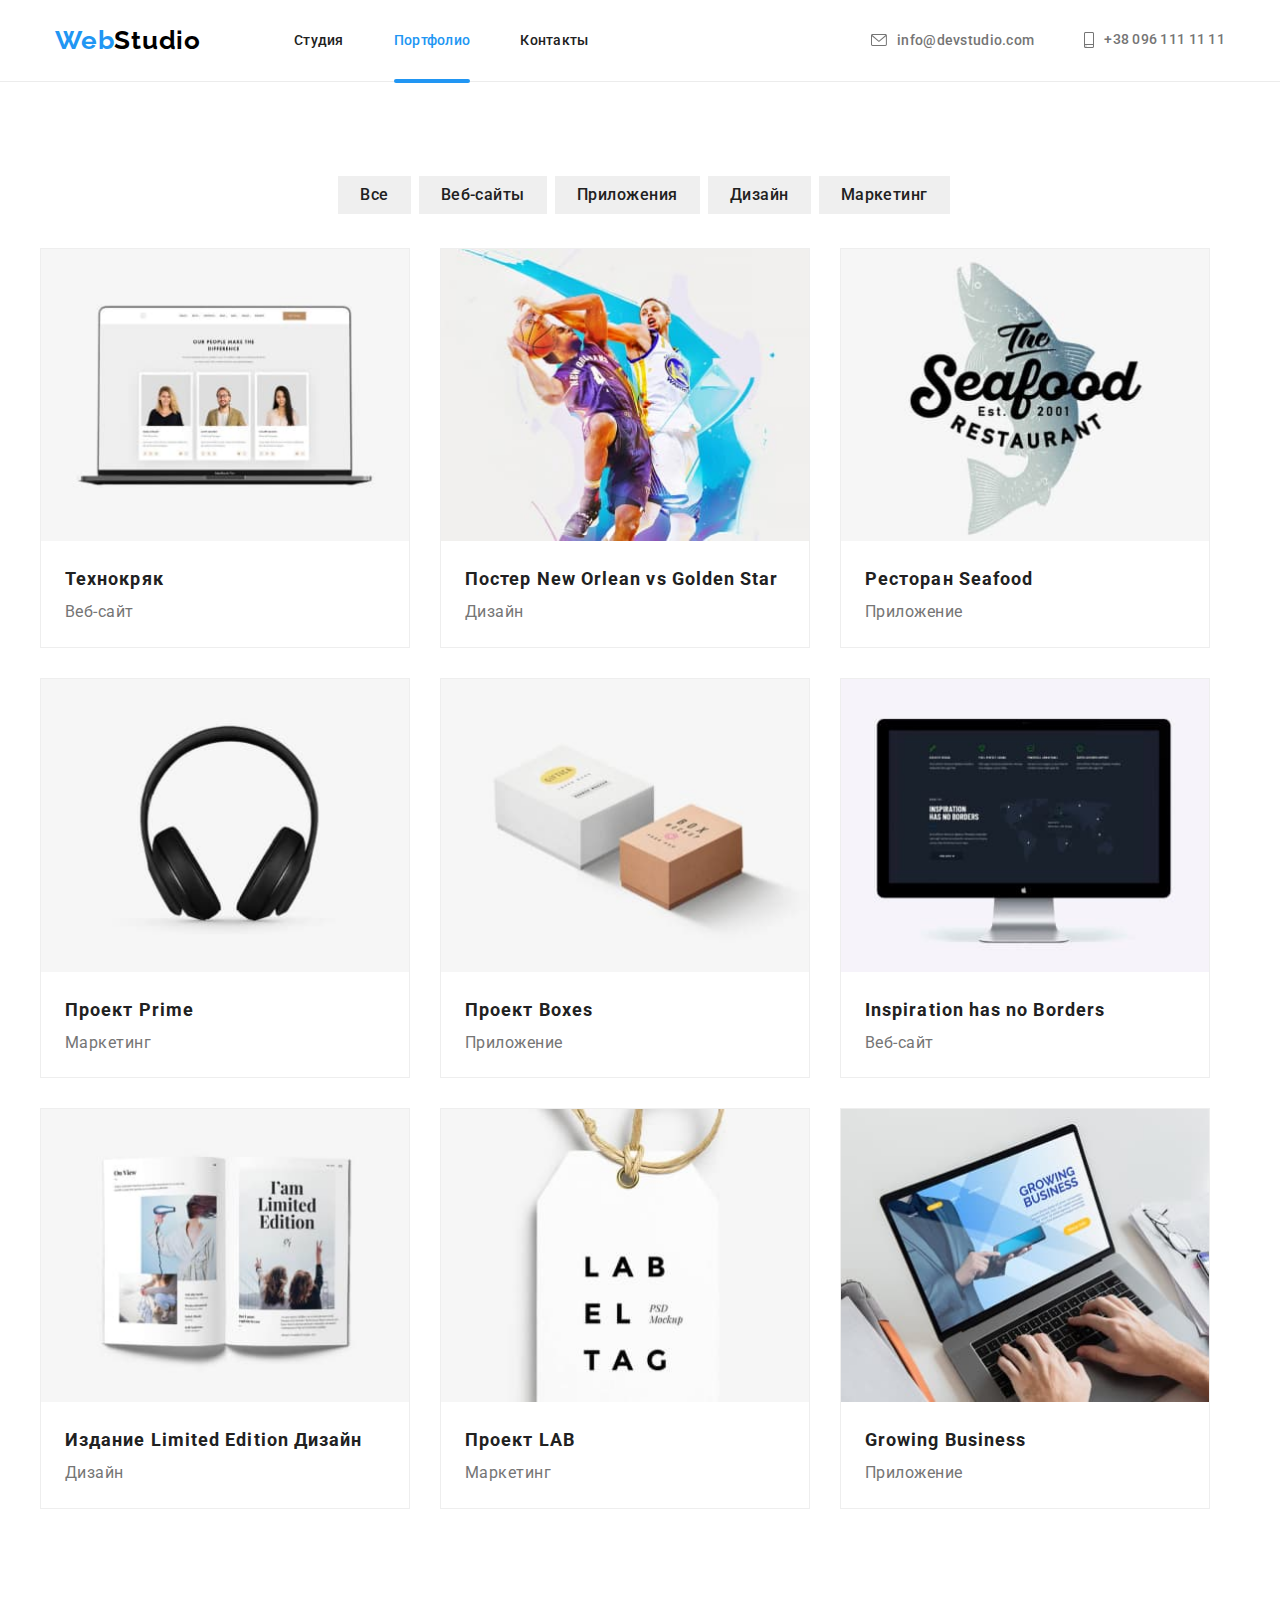
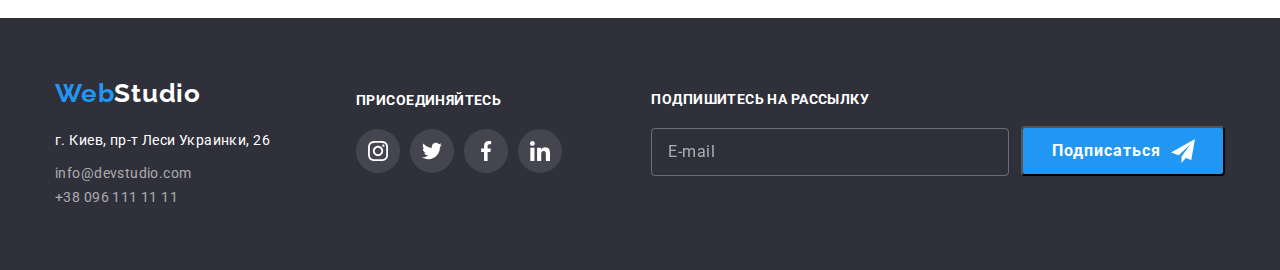
==== commit af5a13fb: "GoIT" ====
--- a/portfolio.html
+++ b/portfolio.html
@@ -28,17 +28,15 @@
           </a>
         </div>
         <div class="menu-btn">
-          <span>
-            <svg width="40" height="40">
-              <use
-                class="icon-cross"
-                href="./images/symbol-defs.svg#close_menu"
-              ></use>
-              <use class="icon-menu" href="./images/symbol-defs.svg#menu"></use>
-            </svg>
-          </span>
+          <svg width="40" height="40">
+            <use
+              class="icon-cross"
+              href="./images/symbol-defs.svg#close_menu"
+            ></use>
+            <use class="icon-menu" href="./images/symbol-defs.svg#menu"></use>
+          </svg>
         </div>
-        <nav class="page-header__nav menu" id="menu" data-menu>
+        <nav class="page-header__nav menu" id="menu">
           <ul class="site-nav">
             <li class="site-nav__item">
               <a href="./index.html " class="site-nav__link">Студия</a>
@@ -79,28 +77,47 @@
           </ul>
           <ul class="social-networks">
             <li class="social-networks__item">
-              <a href="https://www.instagram.com/" class="social-networks__link"
+              <a
+                href="https://www.instagram.com/"
+                class="social-networks__link"
+                target="_blank"
+                rel="noopener noreferer"
                 >Instagram
                 <svg class="social-networks__icon" width="22" height="0">
-                  <use href="./images/symbol-defs.svg#dizer"></use></svg
-              ></a>
+                  <use href="./images/symbol-defs.svg#dizer"></use>
+                </svg>
+              </a>
             </li>
             <li class="social-networks__item">
-              <a href="https://twitter.com/" class="social-networks__link"
+              <a
+                href="https://twitter.com/"
+                class="social-networks__link"
+                target="_blank"
+                rel="noopener noreferer"
                 >Twitter
                 <svg class="social-networks__icon" width="22" height="0">
-                  <use href="./images/symbol-defs.svg#dizer"></use></svg
-              ></a>
+                  <use href="./images/symbol-defs.svg#dizer"></use>
+                </svg>
+              </a>
             </li>
             <li class="social-networks__item">
-              <a href="https://facebook.com/" class="social-networks__link"
+              <a
+                href="https://facebook.com/"
+                class="social-networks__link"
+                target="_blank"
+                rel="noopener noreferer"
                 >Facebook
                 <svg class="social-networks__icon" width="22" height="0">
-                  <use href="./images/symbol-defs.svg#dizer"></use></svg
-              ></a>
+                  <use href="./images/symbol-defs.svg#dizer"></use>
+                </svg>
+              </a>
             </li>
             <li class="social-networks__item">
-              <a href="https://linkedin.com/" class="social-networks__link"
+              <a
+                href="https://linkedin.com/"
+                class="social-networks__link"
+                target="_blank"
+                rel="noopener noreferer"
                 >LinkedIn</a
               >
             </li>
@@ -345,7 +362,11 @@
                       ./images/img-480/box@3x.jpg 3x
                     "
                   />
-                  <img src="./images/img-1200/box@1200.jpg" alt="box" class="soft-list__item-img" />
+                  <img
+                    src="./images/img-1200/box@1200.jpg"
+                    alt="box"
+                    class="soft-list__item-img"
+                  />
                 </picture>
                 <div class="wrapper">
                   <p class="description-info">
@@ -433,7 +454,11 @@
                       ./images/img-480/book@3x.jpg 3x
                     "
                   />
-                  <img src="./images/img-1200/book@1200.jpg" alt="book" class="soft-list__item-img"/>
+                  <img
+                    src="./images/img-1200/book@1200.jpg"
+                    alt="book"
+                    class="soft-list__item-img"
+                  />
                 </picture>
                 <div class="wrapper">
                   <p class="description-info">
@@ -475,7 +500,11 @@
                       ./images/img-480/tag@3x.jpg 3x
                     "
                   />
-                  <img src="./images/img-1200/tag@1200.jpg" alt="tag" class="soft-list__item-img"/>
+                  <img
+                    src="./images/img-1200/tag@1200.jpg"
+                    alt="tag"
+                    class="soft-list__item-img"
+                  />
                 </picture>
                 <div class="wrapper">
                   <p class="description-info">
@@ -540,6 +569,7 @@
         </div>
       </section>
     </main>
+    <!--basement-->
     <footer class="footer">
       <div class="page-container footer-markup">
         <div class="footer-info">
@@ -548,52 +578,76 @@
               >Web<span class="footer-logo__two">Studio</span>
             </a>
           </div>
-          <div class="address-container">
-            <address class="address">
-              <ul class="address-list">
-                <li class="address-list__item accurate">
-                  г. Киев, пр-т Леси Украинки, 26
-                </li>
-                <li class="address-list__item">
-                  <a href="mailto:info@devstudio.com" class="address-list__link"
-                    >info@devstudio.com</a
-                  >
-                </li>
-                <li class="address-list__item">
-                  <a href="tel:+380961111111" class="address-list__link"
-                    >+38 096 111 11 11</a
-                  >
-                </li>
-              </ul>
-            </address>
-          </div>
+          <address class="address">
+            <ul class="address-list">
+              <li class="address-list__item">
+                <a
+                  href="https://goo.gl/maps/mBAU42XWuLWp58m89"
+                  class="accurate"
+                  target="_blank"
+                  rel="noopener noreferer"
+                  >г. Киев, пр-т Леси Украинки, 26</a
+                >
+              </li>
+              <li class="address-list__item">
+                <a href="mailto:info@devstudio.com" class="address-list__link"
+                  >info@devstudio.com</a
+                >
+              </li>
+              <li class="address-list__item">
+                <a href="tel:+380961111111" class="address-list__link"
+                  >+38 096 111 11 11</a
+                >
+              </li>
+            </ul>
+          </address>
         </div>
         <div class="network-container">
           <h3 class="network-title">присоединяйтесь</h3>
           <ul class="network-list">
             <li class="network-list__item">
-              <a href="https://www.instagram.com/" class="network-list__link">
+              <a
+                href="https://www.instagram.com/"
+                class="network-list__link"
+                target="_blank"
+                rel="noopener noreferer"
+              >
                 <svg class="network-list__icon" width="20" height="20">
                   <use href="./images/symbol-defs.svg#instagram"></use>
                 </svg>
               </a>
             </li>
             <li class="network-list__item">
-              <a href="https://twitter.com/" class="network-list__link">
+              <a
+                href="https://twitter.com/"
+                class="network-list__link"
+                target="_blank"
+                rel="noopener noreferer"
+              >
                 <svg class="network-list__icon" width="20" height="20">
                   <use href="./images/symbol-defs.svg#twitter"></use>
                 </svg>
               </a>
             </li>
             <li class="network-list__item">
-              <a href="https://facebook.com/" class="network-list__link">
+              <a
+                href="https://facebook.com/"
+                class="network-list__link"
+                target="_blank"
+                rel="noopener noreferer"
+              >
                 <svg class="network-list__icon" width="20" height="20">
                   <use href="./images/symbol-defs.svg#facebook"></use>
                 </svg>
               </a>
             </li>
             <li class="network-list__item">
-              <a href="https://linkedin.com/" class="network-list__link">
+              <a
+                href="https://linkedin.com/"
+                class="network-list__link"
+                target="_blank"
+                rel="noopener noreferer"
+              >
                 <svg class="network-list__icon" width="20" height="20">
                   <use href="./images/symbol-defs.svg#linkedin"></use>
                 </svg>
@@ -605,23 +659,22 @@
           <form class="form-footer">
             <div class="footer-field">
               <label for="mail" class="footer-field__label"
-                >Подпишитесь на рассылку</label
-              >
-              <input
-                class="footer-field__input"
-                type="email"
-                name="mail"
-                id="mail"
-                placeholder="E-mail"
-              />
-
-              <button type="submit" class="footer-field__btn">
-                Подписаться
-                <svg class="footer-field__icon" width="24" height="24">
-                  <use href="./images/symbol-defs.svg#icon-send"></use>
-                </svg>
-              </button>
+                >Подпишитесь на рассылку
+                <input
+                  class="footer-field__input"
+                  type="email"
+                  name="email"
+                  id="email"
+                  placeholder="E-mail"
+                />
+              </label>
             </div>
+            <button type="submit" class="footer-field__btn">
+              Подписаться
+              <svg class="footer-field__icon" width="24" height="24">
+                <use href="./images/symbol-defs.svg#icon-send"></use>
+              </svg>
+            </button>
           </form>
         </div>
       </div>
--- a/css/portfolio.min.css
+++ b/css/portfolio.min.css
@@ -1 +1 @@
-html{-webkit-box-sizing:border-box;box-sizing:border-box}*,::before,::after{-webkit-box-sizing:inherit;box-sizing:inherit}a{text-decoration:none}a:hover{text-decoration:none}textarea{resize:none}ul,li{margin:0;padding:0;list-style-type:none}img{display:block}body{margin:0;font-family:"Roboto",sans-serif;font-size:14px;background-color:#fff;color:#757575}body.modal-open{overflow:hidden}.page-container{margin-left:auto;margin-right:auto;padding-left:15px;padding-right:15px}@media screen and (min-width: 480px){.page-container{width:480px}}@media screen and (min-width: 768px){.page-container{width:768px}}@media screen and (min-width: 1200px){.page-container{width:1200px}}.portfolio-section{padding:60px 0px}@media screen and (min-width: 1200px){.portfolio-section{padding:94px 0px}}.logo{display:-webkit-inline-box;display:-ms-inline-flexbox;display:inline-flex;-webkit-box-align:center;-ms-flex-align:center;align-items:center;padding:15px 0px;font-family:Raleway;font-weight:700;font-size:24px;line-height:1.16;letter-spacing:.03em;margin-right:auto}@media screen and (min-width: 1200px){.logo{font-size:26px;line-height:1.19}}.page-header__logo{color:#2196f3}.page-header__logo:hover,.page-header__logo:focus{color:#2196f3}.page-header__logo-second{color:#000}.footer-logo{margin-bottom:20px;font-family:Raleway;font-weight:700;font-size:24px;line-height:1.16;letter-spacing:.03em}@media screen and (max-width: 767px){.footer-logo{text-align:center}}@media screen and (min-width: 1200px){.footer-logo{font-size:26px;line-height:1.19;margin-left:0px}}.footer-logo__one{text-decoration:none;color:#2196f3}.footer-logo__one:hover,.footer-logo__one:focus{color:#2196f3}.footer-logo__two{color:#fff}.menu-btn{position:absolute;display:-webkit-box;display:-ms-flexbox;display:flex;top:0;right:15px;margin-left:auto;padding:10px 0px;z-index:10;overflow:hidden;background-color:transparent}.menu-btn.active{position:fixed;z-index:7;right:15px}@media screen and (min-width: 768px){.menu-btn{display:none}}.menu-btn svg:hover,.menu-btn svg:focus{fill:#2196f3}.menu-btn .icon-cross{display:none}.menu-btn.active .icon-cross{display:block}.menu-btn.active .icon-menu{display:none}@media screen and (max-width: 767px){.menu{position:fixed;top:0;left:0;width:100%;height:100%;background-color:#fff;-webkit-transform:translateX(-100%);transform:translateX(-100%);-webkit-transition:-webkit-transform cubic-bezier(0.4, 0, 0.2, 1);transition:-webkit-transform cubic-bezier(0.4, 0, 0.2, 1);transition:transform cubic-bezier(0.4, 0, 0.2, 1);transition:transform cubic-bezier(0.4, 0, 0.2, 1), -webkit-transform cubic-bezier(0.4, 0, 0.2, 1)}.menu.active{position:fixed;display:-webkit-box;display:-ms-flexbox;display:flex;-webkit-box-orient:vertical;-webkit-box-direction:normal;-ms-flex-direction:column;flex-direction:column;-webkit-box-pack:justify;-ms-flex-pack:justify;justify-content:space-between;z-index:5;width:100%;height:100%;overflow-y:hidden;-webkit-transform:translateX(0);transform:translateX(0)}}@media screen and (min-width: 768px){.menu{display:-webkit-box;display:-ms-flexbox;display:flex;-webkit-box-pack:justify;-ms-flex-pack:justify;justify-content:space-between;-webkit-box-flex:1;-ms-flex-positive:1;flex-grow:1}}.page-header{position:relative;display:-webkit-box;display:-ms-flexbox;display:flex;padding:0;margin:0;background:#fff;border-bottom:1px solid #ececec}.page-header__nav-main{display:-webkit-box;display:-ms-flexbox;display:flex;-webkit-box-align:center;-ms-flex-align:center;align-items:center}@media screen and (max-width: 767px){.page-header__nav-main{-webkit-box-pack:justify;-ms-flex-pack:justify;justify-content:space-between;margin:0}}@media screen and (min-width: 1200px){.page-header__nav-main{-webkit-box-pack:center;-ms-flex-pack:center;justify-content:center}}@media screen and (max-width: 767px){.site-nav{position:absolute;display:-webkit-box;display:-ms-flexbox;display:flex;-webkit-box-orient:vertical;-webkit-box-direction:normal;-ms-flex-direction:column;flex-direction:column;top:0;left:0;padding:58px 0px 0px 40px}}@media screen and (min-width: 768px){.site-nav{display:-webkit-box;display:-ms-flexbox;display:flex;margin-left:38px}}@media screen and (min-width: 1200px){.site-nav{display:-webkit-box;display:-ms-flexbox;display:flex;margin-left:43px}}@media screen and (max-width: 767px){.site-nav__item{margin-bottom:52px}.site-nav__item:last-child{margin-bottom:0}}@media screen and (min-width: 768px){.site-nav__item{padding-top:32px;padding-bottom:32px;margin-left:50px}.site-nav__item:last-child{margin-right:0}}.site-nav__link{position:relative;font-weight:500;line-height:1.18px;font-size:40px;text-align:center;letter-spacing:.02em;-webkit-transition:color 250ms cubic-bezier(0.4, 0, 0.2, 1);transition:color 250ms cubic-bezier(0.4, 0, 0.2, 1);color:#212121}.site-nav__link:hover,.site-nav__link:focus{color:#2196f3}@media screen and (max-width: 767px){.site-nav__link:not(:last-child){margin-bottom:32px}}@media screen and (min-width: 768px){.site-nav__link{font-size:14px;line-height:1.14}}.current{color:#2196f3}.current::after{content:"";display:block;position:absolute;top:47px;bottom:auto;width:100%;height:4px;border-radius:4px;background-color:#2196f3}@media only screen and (max-width: 767px){.current::after{display:none}}@media screen and (max-width: 767px){.site-contacts{position:fixed;display:-webkit-box;display:-ms-flexbox;display:flex;-webkit-box-orient:vertical;-webkit-box-direction:normal;-ms-flex-direction:column;flex-direction:column;flex-direction:column-reverse;top:75%;left:0;-webkit-transform:translateY(-75%);transform:translateY(-75%);padding:0px 0px 64px 40px}}@media screen and (min-width: 768px)and (max-width: 1199px){.site-contacts{margin-left:auto;padding-top:21px}}@media screen and (min-width: 1200px){.site-contacts{display:-webkit-box;display:-ms-flexbox;display:flex;-webkit-box-pack:center;-ms-flex-pack:center;justify-content:center;-webkit-box-align:center;-ms-flex-align:center;align-items:center;margin:0;margin-left:auto}}@media screen and (max-width: 767px){.site-contacts__item{margin-bottom:32px}.site-contacts__item:first-child{margin-bottom:0}}@media(min-width: 768px)and (max-width: 1199px){.site-contacts__item{margin-bottom:10px}.site-contacts__item:last-child{margin-bottom:0}}@media screen and (min-width: 1200px){.site-contacts__item{margin-left:50px}.site-contacts__item:last-child{margin-right:0}}.site-contacts__link{display:-webkit-box;display:-ms-flexbox;display:flex;-webkit-box-align:center;-ms-flex-align:center;align-items:center;font-weight:500;font-size:34px;line-height:1.18;letter-spacing:.02em;-webkit-transition:color 250ms cubic-bezier(0.4, 0, 0.2, 1);transition:color 250ms cubic-bezier(0.4, 0, 0.2, 1);color:#757575}.site-contacts__link:hover,.site-contacts__link:focus{color:#2196f3}@media screen and (min-width: 768px){.site-contacts__link{font-size:12px;line-height:1.16}}@media screen and (min-width: 1200px){.site-contacts__link{font-size:14px;line-height:1.14}}@media screen and (max-width: 767px){.mailto{font-style:normal;font-weight:500;font-size:24px;line-height:1.17;letter-spacing:.02em;color:#757575}}.site-contacts__icon{opacity:0}@media screen and (min-width: 768px){.site-contacts__icon{opacity:1;margin-right:8px;-webkit-transition:fill 250ms cubic-bezier(0.4, 0, 0.2, 1);transition:fill 250ms cubic-bezier(0.4, 0, 0.2, 1);fill:#757575}.site-contacts__link:hover .site-contacts__icon,.site-contacts__link:focus .site-contacts__icon{fill:#2196f3}}@media screen and (min-width: 1200px){.site-contacts__icon{margin-right:10px}}.social-networks{display:none}@media screen and (max-width: 767px){.social-networks{position:fixed;display:-webkit-box;display:-ms-flexbox;display:flex;-ms-flex-wrap:wrap;flex-wrap:wrap;top:90%;left:0;-webkit-transform:translateY(-90%);transform:translateY(-90%);padding:0 0 48px 40px;font-style:normal;font-weight:500;font-size:18px;line-height:1.22;letter-spacing:.02em;color:#2196f3}.social-networks__item{position:relative;margin-left:10px}.social-networks__item:not(:last-child){margin-right:10px}.social-networks__icon{position:absolute;top:50%;left:100%;border:1px solid rgba(33,33,33,.2);-webkit-transform:rotate(90deg);transform:rotate(90deg)}}.filters-item__btn{display:block;font-family:inherit;border-radius:4px solid;border:transparent;font-weight:500;font-size:16px;line-height:1.62;text-align:center;letter-spacing:.03em;padding:6px 22px;cursor:pointer;-webkit-transition:color 250ms cubic-bezier(0.4, 0, 0.2, 1),background 250ms cubic-bezier(0.4, 0, 0.2, 1),-webkit-box-shadow 250ms cubic-bezier(0.4, 0, 0.2, 1);transition:color 250ms cubic-bezier(0.4, 0, 0.2, 1),background 250ms cubic-bezier(0.4, 0, 0.2, 1),-webkit-box-shadow 250ms cubic-bezier(0.4, 0, 0.2, 1);transition:color 250ms cubic-bezier(0.4, 0, 0.2, 1),background 250ms cubic-bezier(0.4, 0, 0.2, 1),box-shadow 250ms cubic-bezier(0.4, 0, 0.2, 1);transition:color 250ms cubic-bezier(0.4, 0, 0.2, 1),background 250ms cubic-bezier(0.4, 0, 0.2, 1),box-shadow 250ms cubic-bezier(0.4, 0, 0.2, 1),-webkit-box-shadow 250ms cubic-bezier(0.4, 0, 0.2, 1);color:#212121}.filters-item__btn:hover,.filters-item__btn:focus{color:#fff;background:#2196f3;-webkit-box-shadow:0px 3px 1px rgba(0,0,0,.1),0px 1px 2px rgba(0,0,0,.08),0px 2px 2px rgba(0,0,0,.12);box-shadow:0px 3px 1px rgba(0,0,0,.1),0px 1px 2px rgba(0,0,0,.08),0px 2px 2px rgba(0,0,0,.12)}.filters{display:-webkit-box;display:-ms-flexbox;display:flex;-ms-flex-wrap:wrap;flex-wrap:wrap;margin-bottom:40px}@media screen and (min-width: 768px){.filters{display:-webkit-box;display:-ms-flexbox;display:flex;-webkit-box-pack:center;-ms-flex-pack:center;justify-content:center;margin-bottom:15px}}@media screen and (min-width: 1200px){.filters{display:-webkit-box;display:-ms-flexbox;display:flex;-webkit-box-align:center;-ms-flex-align:center;align-items:center;text-align:center;-webkit-box-pack:center;-ms-flex-pack:center;justify-content:center;margin-bottom:34px}}.filters-item{margin-bottom:15px;margin-left:8px}.filters-item:last-child{margin-right:0}.soft-list{margin-left:auto;margin-right:auto}@media screen and (min-width: 768px)and (max-width: 1199px){.soft-list{display:-webkit-box;display:-ms-flexbox;display:flex;-ms-flex-wrap:wrap;flex-wrap:wrap;-webkit-box-pack:center;-ms-flex-pack:center;justify-content:center}}@media screen and (min-width: 768px){.soft-list{display:-webkit-box;display:-ms-flexbox;display:flex;-ms-flex-wrap:wrap;flex-wrap:wrap;margin:-15px}}.soft-list__item{margin-bottom:30px;overflow:hidden;background:#fff;border:1px solid #eee}@media screen and (max-width: 767px){.soft-list__item:not(:last-child){margin-bottom:30px}}.soft-list__item:hover,.soft-list__item:focus{border:1px solid #eee;-webkit-box-shadow:0px 1px 1px rgba(0,0,0,.12),0px 4px 4px rgba(0,0,0,.06),1px 4px 6px rgba(0,0,0,.16);box-shadow:0px 1px 1px rgba(0,0,0,.12),0px 4px 4px rgba(0,0,0,.06),1px 4px 6px rgba(0,0,0,.16)}@media screen and (min-width: 768px)and (max-width: 1199px){.soft-list__item{-ms-flex-preferred-size:calc((100% - 4 * 15px) / 2);flex-basis:calc((100% - 4 * 15px) / 2);margin:15px}.soft-list__item:last-child{margin-left:15px;margin-right:auto}}@media screen and (min-width: 1200px){.soft-list__item{-ms-flex-preferred-size:calc((100% - 6 * 15px) / 3);flex-basis:calc((100% - 6 * 15px) / 3);margin-right:30px;margin-bottom:30px}}.soft-list__item-img{display:block;width:100%;height:auto}.soft-card{padding-top:20px;padding-bottom:20px;padding-left:24px}.soft-card__title{margin:0;font-weight:700;font-size:18px;line-height:2;letter-spacing:.06em;color:#212121}.soft-card__text{margin:0;font-weight:400;font-size:16px;line-height:1.87;letter-spacing:.03em;color:#757575}.description{position:relative;overflow:hidden}.wrapper{position:absolute;display:block;top:0;left:0;width:100%;height:100%;opacity:0;-webkit-transform:translateY(100%);transform:translateY(100%);-webkit-transition:opacity 750ms cubic-bezier(0.4, 0, 0.2, 1),-webkit-transform 250ms cubic-bezier(0.4, 0, 0.2, 1);transition:opacity 750ms cubic-bezier(0.4, 0, 0.2, 1),-webkit-transform 250ms cubic-bezier(0.4, 0, 0.2, 1);transition:transform 250ms cubic-bezier(0.4, 0, 0.2, 1),opacity 750ms cubic-bezier(0.4, 0, 0.2, 1);transition:transform 250ms cubic-bezier(0.4, 0, 0.2, 1),opacity 750ms cubic-bezier(0.4, 0, 0.2, 1),-webkit-transform 250ms cubic-bezier(0.4, 0, 0.2, 1);background-color:rgba(33,150,243,.9)}.description:hover .wrapper{-webkit-transform:translateY(0);transform:translateY(0);opacity:1}.description-info{position:absolute;display:block;font-size:18px;line-height:1.56;letter-spacing:.03em;color:#fff}@media screen and (max-width: 767px){.description-info{margin:74px 24px}}@media screen and (min-width: 768px){.description-info{margin:49px 24px}}@media screen and (min-width: 1200px){.description-info{margin:63px 24px}}.footer{display:-webkit-box;display:-ms-flexbox;display:flex;padding:60px 0px;background:#2f303a}@media screen and (min-width: 768px)and (max-width: 1199px){.footer-markup{display:-webkit-box;display:-ms-flexbox;display:flex;-ms-flex-wrap:wrap;flex-wrap:wrap;-ms-flex-pack:distribute;justify-content:space-around}}@media screen and (min-width: 1200px){.footer-markup{display:-webkit-box;display:-ms-flexbox;display:flex;-webkit-box-pack:baseline;-ms-flex-pack:baseline;justify-content:baseline}}.footer-info{min-width:231px;max-height:132px}@media screen and (max-width: 1199px){.footer-info{display:-webkit-box;display:-ms-flexbox;display:flex;-webkit-box-orient:vertical;-webkit-box-direction:normal;-ms-flex-direction:column;flex-direction:column;-webkit-box-align:center;-ms-flex-align:center;align-items:center}}.address{margin-bottom:0}@media screen and (max-width: 1199px){.address-list{text-align:center}}.accurate{display:block;margin:0;margin-bottom:9px;font-style:normal;font-weight:400;font-size:14px;line-height:1.71;letter-spacing:.03em;color:#fff}.accurate:hover,.accurate:focus{color:#fff}.address-list__link{display:block;margin:0;font-style:normal;font-weight:400;font-size:14px;line-height:1.71;letter-spacing:.03em;color:rgba(255,255,255,.6)}.address-list__link:hover,.address-list__link:focus{color:rgba(255,255,255,.6)}@media screen and (max-width: 767px){.network-container{margin-top:60px;text-align:center}}@media screen and (min-width: 768px)and (max-width: 1199px){.network-container{display:-webkit-box;display:-ms-flexbox;display:flex;-webkit-box-orient:vertical;-webkit-box-direction:normal;-ms-flex-direction:column;flex-direction:column;text-align:center;margin-top:5px}}@media screen and (min-width: 1200px){.network-container{-ms-flex-negative:1;flex-shrink:1;margin-left:70px;margin-top:15px;min-width:206px;max-height:80px}}.network-title{margin:0;margin-bottom:20px;font-weight:700;font-size:14px;line-height:1.14;letter-spacing:.03em;text-transform:uppercase;color:#fff}.network-list{display:-webkit-box;display:-ms-flexbox;display:flex}@media screen and (max-width: 767px){.network-list{-webkit-box-pack:center;-ms-flex-pack:center;justify-content:center}}.network-list__item{margin-right:10px;border-radius:50%;-webkit-transition:background-color 250ms cubic-bezier(0.4, 0, 0.2, 1),border 250ms cubic-bezier(0.4, 0, 0.2, 1);transition:background-color 250ms cubic-bezier(0.4, 0, 0.2, 1),border 250ms cubic-bezier(0.4, 0, 0.2, 1)}.network-list__item:hover,.network-list__item:focus{border:1px solid #2196f3;background-color:#2196f3}.network-list__item:last-child{margin-right:0}.network-list__link{display:-webkit-box;display:-ms-flexbox;display:flex;-webkit-box-pack:center;-ms-flex-pack:center;justify-content:center;-webkit-box-align:center;-ms-flex-align:center;align-items:center;width:44px;height:44px;border-radius:50%;background:rgba(255,255,255,.1)}.network-list__icon{fill:#fff}.form-container{margin:0;padding:0}@media screen and (max-width: 1199px){.form-container{margin-top:60px;text-align:center}}@media screen and (min-width: 1200px){.form-container{display:-webkit-box;display:-ms-flexbox;display:flex;-webkit-box-orient:vertical;-webkit-box-direction:normal;-ms-flex-direction:column;flex-direction:column;margin-left:93px;margin-top:15px;min-width:570px;max-height:86px}}.footer-field__label{margin:0;display:-webkit-inline-box;display:-ms-inline-flexbox;display:inline-flex;text-align:center;font-style:normal;font-weight:700;font-size:14px;line-height:1.14;letter-spacing:.03em;text-transform:uppercase;color:#fff}.footer-field__input{display:-webkit-box;display:-ms-flexbox;display:flex;margin:0;margin-top:20px;padding:16px 15px;min-width:358px;border:1px solid rgba(255,255,255,.3);border-radius:4px;-webkit-box-sizing:border-box;box-sizing:border-box;-webkit-filter:drop-shadow(0px 4px 4px rgba(0, 0, 0, 0.15));filter:drop-shadow(0px 4px 4px rgba(0, 0, 0, 0.15));background:#2f303a}@media screen and (max-width: 1199px){.footer-field__input{margin-left:auto;margin-right:auto;width:100%}}.footer-field__input::-webkit-input-placeholder{font-size:16px;line-height:1.25;display:-webkit-box;display:flex;-webkit-box-align:center;align-items:center;letter-spacing:.03em;color:rgba(255,255,255,.6)}.footer-field__input::-moz-placeholder{font-size:16px;line-height:1.25;display:flex;align-items:center;letter-spacing:.03em;color:rgba(255,255,255,.6)}.footer-field__input:-ms-input-placeholder{font-size:16px;line-height:1.25;display:-ms-flexbox;display:flex;-ms-flex-align:center;align-items:center;letter-spacing:.03em;color:rgba(255,255,255,.6)}.footer-field__input::-ms-input-placeholder{font-size:16px;line-height:1.25;display:-ms-flexbox;display:flex;-ms-flex-align:center;align-items:center;letter-spacing:.03em;color:rgba(255,255,255,.6)}.footer-field__input::placeholder{font-size:16px;line-height:1.25;display:-webkit-box;display:-ms-flexbox;display:flex;-webkit-box-align:center;-ms-flex-align:center;align-items:center;letter-spacing:.03em;color:rgba(255,255,255,.6)}.footer-field__btn{display:-webkit-box;display:-ms-flexbox;display:flex;-webkit-box-align:center;-ms-flex-align:center;align-items:center;text-align:center;padding:10px 29px;min-width:200px;max-height:50px;font-family:inherit;font-weight:700;font-size:16px;line-height:1.87;letter-spacing:.06em;cursor:pointer;border-radius:4px;-webkit-transition:-webkit-box-shadow 250ms cubic-bezier(0.4, 0, 0.2, 1);transition:-webkit-box-shadow 250ms cubic-bezier(0.4, 0, 0.2, 1);transition:box-shadow 250ms cubic-bezier(0.4, 0, 0.2, 1);transition:box-shadow 250ms cubic-bezier(0.4, 0, 0.2, 1), -webkit-box-shadow 250ms cubic-bezier(0.4, 0, 0.2, 1);color:#fff;background-color:#2196f3}@media screen and (min-width: 1200px){.footer-field__btn{margin-left:370px;-webkit-transform:translateY(-50px);transform:translateY(-50px)}}.footer-field__btn:hover,.footer-field__btn:focus{-webkit-box-shadow:0px 4px 4px rgba(0,0,0,.15);box-shadow:0px 4px 4px rgba(0,0,0,.15)}@media screen and (max-width: 1199px){.footer-field__btn{margin-left:auto;margin-right:auto;margin-top:20px}}.footer-field__icon{margin-left:10px}/*# sourceMappingURL=portfolio.min.css.map */+html{-webkit-box-sizing:border-box;box-sizing:border-box}*,::before,::after{-webkit-box-sizing:inherit;box-sizing:inherit}a{text-decoration:none}a:hover{text-decoration:none}textarea{resize:none}ul,li{margin:0;padding:0;list-style-type:none}img{display:block}body{margin:0;font-family:"Roboto",sans-serif;font-size:14px;background-color:#fff;color:#757575}body.modal-open{overflow:hidden}.page-container{margin-left:auto;margin-right:auto;padding-left:15px;padding-right:15px}@media screen and (min-width: 480px){.page-container{width:480px}}@media screen and (min-width: 768px){.page-container{width:768px}}@media screen and (min-width: 1200px){.page-container{width:1200px}}.portfolio-section{padding:60px 0px}@media screen and (min-width: 1200px){.portfolio-section{padding:94px 0px}}.logo{display:-webkit-inline-box;display:-ms-inline-flexbox;display:inline-flex;-webkit-box-align:center;-ms-flex-align:center;align-items:center;padding:15px 0px;font-family:Raleway;font-weight:700;font-size:24px;line-height:1.16;letter-spacing:.03em;margin-right:auto}@media screen and (min-width: 1200px){.logo{font-size:26px;line-height:1.19}}.page-header__logo{color:#2196f3}.page-header__logo:hover,.page-header__logo:focus{color:#2196f3}.page-header__logo-second{color:#000}.footer-logo{margin-bottom:20px;font-family:Raleway;font-weight:700;font-size:24px;line-height:1.16;letter-spacing:.03em}@media screen and (max-width: 767px){.footer-logo{text-align:center}}@media screen and (min-width: 1200px){.footer-logo{font-size:26px;line-height:1.19;margin-left:0px}}.footer-logo__one{text-decoration:none;color:#2196f3}.footer-logo__one:hover,.footer-logo__one:focus{color:#2196f3}.footer-logo__two{color:#fff}.menu-btn{position:absolute;display:-webkit-box;display:-ms-flexbox;display:flex;top:0;right:15px;margin-left:auto;padding:10px 0px;z-index:10;overflow:hidden;background-color:transparent}.menu-btn.active{position:fixed;z-index:7;right:15px}@media screen and (min-width: 768px){.menu-btn{display:none}}.menu-btn svg:hover,.menu-btn svg:focus{fill:#2196f3}.menu-btn .icon-cross{display:none}.menu-btn.active .icon-cross{display:block}.menu-btn.active .icon-menu{display:none}@media screen and (max-width: 767px){.menu{position:fixed;top:0;left:0;width:100%;height:100%;background-color:#fff;-webkit-transform:translateX(-100%);transform:translateX(-100%);-webkit-transition:-webkit-transform cubic-bezier(0.4, 0, 0.2, 1);transition:-webkit-transform cubic-bezier(0.4, 0, 0.2, 1);transition:transform cubic-bezier(0.4, 0, 0.2, 1);transition:transform cubic-bezier(0.4, 0, 0.2, 1), -webkit-transform cubic-bezier(0.4, 0, 0.2, 1)}.menu.active{position:fixed;display:-webkit-box;display:-ms-flexbox;display:flex;-webkit-box-orient:vertical;-webkit-box-direction:normal;-ms-flex-direction:column;flex-direction:column;-webkit-box-pack:justify;-ms-flex-pack:justify;justify-content:space-between;z-index:5;width:100%;height:100%;overflow-y:hidden;-webkit-transform:translateX(0);transform:translateX(0)}}@media screen and (min-width: 768px){.menu{display:-webkit-box;display:-ms-flexbox;display:flex;-webkit-box-pack:justify;-ms-flex-pack:justify;justify-content:space-between;-webkit-box-flex:1;-ms-flex-positive:1;flex-grow:1}}.page-header{position:relative;display:-webkit-box;display:-ms-flexbox;display:flex;padding:0;margin:0;background:#fff;border-bottom:1px solid #ececec}.page-header__nav-main{display:-webkit-box;display:-ms-flexbox;display:flex;-webkit-box-align:center;-ms-flex-align:center;align-items:center}@media screen and (max-width: 767px){.page-header__nav-main{-webkit-box-pack:justify;-ms-flex-pack:justify;justify-content:space-between;margin:0}}@media screen and (min-width: 1200px){.page-header__nav-main{-webkit-box-pack:center;-ms-flex-pack:center;justify-content:center}}@media screen and (max-width: 767px){.site-nav{position:absolute;display:-webkit-box;display:-ms-flexbox;display:flex;-webkit-box-orient:vertical;-webkit-box-direction:normal;-ms-flex-direction:column;flex-direction:column;top:0;left:0;padding:58px 0px 0px 40px}}@media screen and (min-width: 768px){.site-nav{display:-webkit-box;display:-ms-flexbox;display:flex;margin-left:38px}}@media screen and (min-width: 1200px){.site-nav{display:-webkit-box;display:-ms-flexbox;display:flex;margin-left:43px}}@media screen and (max-width: 767px){.site-nav__item{margin-bottom:52px}.site-nav__item:last-child{margin-bottom:0}}@media screen and (min-width: 768px){.site-nav__item{padding-top:32px;padding-bottom:32px;margin-left:50px}.site-nav__item:last-child{margin-right:0}}.site-nav__link{position:relative;font-weight:500;line-height:1.18px;font-size:40px;text-align:center;letter-spacing:.02em;-webkit-transition:color 250ms cubic-bezier(0.4, 0, 0.2, 1);transition:color 250ms cubic-bezier(0.4, 0, 0.2, 1);color:#212121}.site-nav__link:hover,.site-nav__link:focus{color:#2196f3}@media screen and (max-width: 767px){.site-nav__link:not(:last-child){margin-bottom:32px}}@media screen and (min-width: 768px){.site-nav__link{font-size:14px;line-height:1.14}}.current{color:#2196f3}.current::after{content:"";display:block;position:absolute;top:47px;bottom:auto;width:100%;height:4px;border-radius:4px;background-color:#2196f3}@media only screen and (max-width: 767px){.current::after{display:none}}@media screen and (max-width: 767px){.site-contacts{position:fixed;display:-webkit-box;display:-ms-flexbox;display:flex;-webkit-box-orient:vertical;-webkit-box-direction:normal;-ms-flex-direction:column;flex-direction:column;flex-direction:column-reverse;top:75%;left:0;-webkit-transform:translateY(-75%);transform:translateY(-75%);padding:0px 0px 64px 40px}}@media screen and (min-width: 768px)and (max-width: 1199px){.site-contacts{margin-left:auto;padding-top:21px}}@media screen and (min-width: 1200px){.site-contacts{display:-webkit-box;display:-ms-flexbox;display:flex;-webkit-box-pack:center;-ms-flex-pack:center;justify-content:center;-webkit-box-align:center;-ms-flex-align:center;align-items:center;margin:0;margin-left:auto}}@media screen and (max-width: 767px){.site-contacts__item{margin-bottom:32px}.site-contacts__item:first-child{margin-bottom:0}}@media(min-width: 768px)and (max-width: 1199px){.site-contacts__item{margin-bottom:10px}.site-contacts__item:last-child{margin-bottom:0}}@media screen and (min-width: 1200px){.site-contacts__item{margin-left:50px}.site-contacts__item:last-child{margin-right:0}}.site-contacts__link{display:-webkit-box;display:-ms-flexbox;display:flex;-webkit-box-align:center;-ms-flex-align:center;align-items:center;font-weight:500;font-size:34px;line-height:1.18;letter-spacing:.02em;-webkit-transition:color 250ms cubic-bezier(0.4, 0, 0.2, 1);transition:color 250ms cubic-bezier(0.4, 0, 0.2, 1);color:#757575}.site-contacts__link:hover,.site-contacts__link:focus{color:#2196f3}@media screen and (min-width: 768px){.site-contacts__link{font-size:12px;line-height:1.16}}@media screen and (min-width: 1200px){.site-contacts__link{font-size:14px;line-height:1.14}}@media screen and (max-width: 767px){.mailto{font-style:normal;font-weight:500;font-size:24px;line-height:1.17;letter-spacing:.02em;color:#757575}}.site-contacts__icon{opacity:0}@media screen and (min-width: 768px){.site-contacts__icon{opacity:1;margin-right:8px;-webkit-transition:fill 250ms cubic-bezier(0.4, 0, 0.2, 1);transition:fill 250ms cubic-bezier(0.4, 0, 0.2, 1);fill:#757575}.site-contacts__link:hover .site-contacts__icon,.site-contacts__link:focus .site-contacts__icon{fill:#2196f3}}@media screen and (min-width: 1200px){.site-contacts__icon{margin-right:10px}}.social-networks{display:none}@media screen and (max-width: 767px){.social-networks{position:fixed;display:-webkit-box;display:-ms-flexbox;display:flex;-ms-flex-wrap:wrap;flex-wrap:wrap;top:90%;left:0;-webkit-transform:translateY(-90%);transform:translateY(-90%);padding:0 0 48px 40px;font-style:normal;font-weight:500;font-size:18px;line-height:1.22;letter-spacing:.02em;color:#2196f3}.social-networks__item{position:relative;margin-left:10px}.social-networks__item:not(:last-child){margin-right:10px}.social-networks__icon{position:absolute;top:50%;left:100%;border:1px solid rgba(33,33,33,.2);-webkit-transform:rotate(90deg);transform:rotate(90deg)}}.filters-item__btn{display:block;font-family:inherit;border-radius:4px solid;border:transparent;font-weight:500;font-size:16px;line-height:1.62;text-align:center;letter-spacing:.03em;padding:6px 22px;cursor:pointer;-webkit-transition:color 250ms cubic-bezier(0.4, 0, 0.2, 1),background 250ms cubic-bezier(0.4, 0, 0.2, 1),-webkit-box-shadow 250ms cubic-bezier(0.4, 0, 0.2, 1);transition:color 250ms cubic-bezier(0.4, 0, 0.2, 1),background 250ms cubic-bezier(0.4, 0, 0.2, 1),-webkit-box-shadow 250ms cubic-bezier(0.4, 0, 0.2, 1);transition:color 250ms cubic-bezier(0.4, 0, 0.2, 1),background 250ms cubic-bezier(0.4, 0, 0.2, 1),box-shadow 250ms cubic-bezier(0.4, 0, 0.2, 1);transition:color 250ms cubic-bezier(0.4, 0, 0.2, 1),background 250ms cubic-bezier(0.4, 0, 0.2, 1),box-shadow 250ms cubic-bezier(0.4, 0, 0.2, 1),-webkit-box-shadow 250ms cubic-bezier(0.4, 0, 0.2, 1);color:#212121}.filters-item__btn:hover,.filters-item__btn:focus{color:#fff;background:#2196f3;-webkit-box-shadow:0px 3px 1px rgba(0,0,0,.1),0px 1px 2px rgba(0,0,0,.08),0px 2px 2px rgba(0,0,0,.12);box-shadow:0px 3px 1px rgba(0,0,0,.1),0px 1px 2px rgba(0,0,0,.08),0px 2px 2px rgba(0,0,0,.12)}.filters{display:-webkit-box;display:-ms-flexbox;display:flex;-ms-flex-wrap:wrap;flex-wrap:wrap;margin-bottom:40px}@media screen and (min-width: 768px){.filters{display:-webkit-box;display:-ms-flexbox;display:flex;-webkit-box-pack:center;-ms-flex-pack:center;justify-content:center;margin-bottom:15px}}@media screen and (min-width: 1200px){.filters{display:-webkit-box;display:-ms-flexbox;display:flex;-webkit-box-align:center;-ms-flex-align:center;align-items:center;text-align:center;-webkit-box-pack:center;-ms-flex-pack:center;justify-content:center;margin-bottom:34px}}.filters-item{margin-bottom:15px;margin-left:8px}.filters-item:last-child{margin-right:0}.soft-list{margin-left:auto;margin-right:auto}@media screen and (min-width: 768px)and (max-width: 1199px){.soft-list{display:-webkit-box;display:-ms-flexbox;display:flex;-ms-flex-wrap:wrap;flex-wrap:wrap}}@media screen and (min-width: 768px){.soft-list{display:-webkit-box;display:-ms-flexbox;display:flex;-ms-flex-wrap:wrap;flex-wrap:wrap;margin:-15px}}.soft-list__item{margin-bottom:30px;overflow:hidden;background:#fff;border:1px solid #eee}@media screen and (max-width: 767px){.soft-list__item:not(:last-child){margin-bottom:30px}}.soft-list__item:hover,.soft-list__item:focus{border:1px solid #eee;-webkit-box-shadow:0px 1px 1px rgba(0,0,0,.12),0px 4px 4px rgba(0,0,0,.06),1px 4px 6px rgba(0,0,0,.16);box-shadow:0px 1px 1px rgba(0,0,0,.12),0px 4px 4px rgba(0,0,0,.06),1px 4px 6px rgba(0,0,0,.16)}@media screen and (min-width: 768px)and (max-width: 1199px){.soft-list__item{-ms-flex-preferred-size:calc((100% - 4 * 15px) / 2);flex-basis:calc((100% - 4 * 15px) / 2);margin:15px}.soft-list__item:last-child{margin-left:15px;margin-right:auto}}@media screen and (min-width: 1200px){.soft-list__item{-ms-flex-preferred-size:calc((100% - 6 * 15px) / 3);flex-basis:calc((100% - 6 * 15px) / 3);margin-right:30px;margin-bottom:30px}}.soft-list__item-img{display:block;width:100%;height:auto}.soft-card{padding-top:20px;padding-bottom:20px;padding-left:24px}.soft-card__title{margin:0;font-weight:700;font-size:18px;line-height:2;letter-spacing:.06em;color:#212121}.soft-card__text{margin:0;font-weight:400;font-size:16px;line-height:1.87;letter-spacing:.03em;color:#757575}.description{position:relative;overflow:hidden}.wrapper{position:absolute;display:block;top:0;left:0;width:100%;height:100%;opacity:0;-webkit-transform:translateY(100%);transform:translateY(100%);-webkit-transition:opacity 750ms cubic-bezier(0.4, 0, 0.2, 1),-webkit-transform 250ms cubic-bezier(0.4, 0, 0.2, 1);transition:opacity 750ms cubic-bezier(0.4, 0, 0.2, 1),-webkit-transform 250ms cubic-bezier(0.4, 0, 0.2, 1);transition:transform 250ms cubic-bezier(0.4, 0, 0.2, 1),opacity 750ms cubic-bezier(0.4, 0, 0.2, 1);transition:transform 250ms cubic-bezier(0.4, 0, 0.2, 1),opacity 750ms cubic-bezier(0.4, 0, 0.2, 1),-webkit-transform 250ms cubic-bezier(0.4, 0, 0.2, 1);background-color:rgba(33,150,243,.9)}.description:hover .wrapper{-webkit-transform:translateY(0);transform:translateY(0);opacity:1}.description-info{position:absolute;display:block;font-size:18px;line-height:1.56;letter-spacing:.03em;color:#fff}@media screen and (max-width: 767px){.description-info{margin:74px 24px}}@media screen and (min-width: 768px){.description-info{margin:49px 24px}}@media screen and (min-width: 1200px){.description-info{margin:63px 24px}}.footer{display:-webkit-box;display:-ms-flexbox;display:flex;padding:60px 0px;background:#2f303a}@media screen and (min-width: 768px)and (max-width: 1199px){.footer-markup{display:-webkit-box;display:-ms-flexbox;display:flex;-ms-flex-wrap:wrap;flex-wrap:wrap;-ms-flex-pack:distribute;justify-content:space-around}}@media screen and (min-width: 1200px){.footer-markup{display:-webkit-box;display:-ms-flexbox;display:flex;-webkit-box-pack:baseline;-ms-flex-pack:baseline;justify-content:baseline}}.footer-info{min-width:231px;max-height:132px}@media screen and (max-width: 1199px){.footer-info{display:-webkit-box;display:-ms-flexbox;display:flex;-webkit-box-orient:vertical;-webkit-box-direction:normal;-ms-flex-direction:column;flex-direction:column;-webkit-box-align:center;-ms-flex-align:center;align-items:center}}.address{margin-bottom:0}@media screen and (max-width: 1199px){.address-list{text-align:center}}.accurate{display:block;margin:0;margin-bottom:9px;font-style:normal;font-weight:400;font-size:14px;line-height:1.71;letter-spacing:.03em;color:#fff}.accurate:hover,.accurate:focus{color:#fff}.address-list__link{display:block;margin:0;font-style:normal;font-weight:400;font-size:14px;line-height:1.71;letter-spacing:.03em;color:rgba(255,255,255,.6)}.address-list__link:hover,.address-list__link:focus{color:rgba(255,255,255,.6)}@media screen and (max-width: 767px){.network-container{margin-top:60px;text-align:center}}@media screen and (min-width: 768px)and (max-width: 1199px){.network-container{display:-webkit-box;display:-ms-flexbox;display:flex;-webkit-box-orient:vertical;-webkit-box-direction:normal;-ms-flex-direction:column;flex-direction:column;text-align:center;margin-top:5px}}@media screen and (min-width: 1200px){.network-container{-ms-flex-negative:1;flex-shrink:1;margin-left:70px;margin-top:15px;min-width:206px;max-height:80px}}.network-title{margin:0;margin-bottom:20px;font-weight:700;font-size:14px;line-height:1.14;letter-spacing:.03em;text-transform:uppercase;color:#fff}.network-list{display:-webkit-box;display:-ms-flexbox;display:flex}@media screen and (max-width: 767px){.network-list{-webkit-box-pack:center;-ms-flex-pack:center;justify-content:center}}.network-list__item{border-radius:50%;-webkit-transition:background-color 250ms cubic-bezier(0.4, 0, 0.2, 1),border 250ms cubic-bezier(0.4, 0, 0.2, 1);transition:background-color 250ms cubic-bezier(0.4, 0, 0.2, 1),border 250ms cubic-bezier(0.4, 0, 0.2, 1)}.network-list__item:not(:last-child){margin-right:10px}.network-list__link{display:block;padding:12px;width:44px;height:44px;border-radius:50%;background:rgba(255,255,255,.1);fill:#fff}.network-list__link:hover,.network-list__link:focus{border:1px solid #2196f3;background-color:#2196f3;fill:#fff}.form-container{margin:0;padding:0;padding-top:60px}@media screen and (min-width: 768px)and (max-width: 1199px){.form-container{margin-right:auto;margin-left:auto}}@media screen and (min-width: 1200px){.form-container{padding-top:13px;margin-left:auto}}@media screen and (min-width: 1200px){.form-footer{display:-webkit-box;display:-ms-flexbox;display:flex;-webkit-box-align:end;-ms-flex-align:end;align-items:flex-end}}.footer-field__label{margin:0;font-style:normal;font-weight:700;font-size:14px;line-height:1.14;letter-spacing:.03em;text-transform:uppercase;color:#fff}@media screen and (max-width: 767px){.footer-field__label{display:block;text-align:center}}.footer-field__input{display:block;margin:0;margin-top:20px;padding-top:15px;padding-right:16px;padding-bottom:15px;padding-left:16px;width:100%;border:1px solid rgba(255,255,255,.3);border-radius:4px;-webkit-box-sizing:border-box;box-sizing:border-box;color:#fff;-webkit-filter:drop-shadow(0px 4px 4px rgba(0, 0, 0, 0.15));filter:drop-shadow(0px 4px 4px rgba(0, 0, 0, 0.15));background:transparent}@media screen and (min-width: 768px){.footer-field__input{width:450px}}@media screen and (min-width: 1200px){.footer-field__input{width:358px}}.footer-field__input::-webkit-input-placeholder{font-size:16px;line-height:1.25;display:-webkit-box;display:flex;-webkit-box-align:center;align-items:center;letter-spacing:.03em;color:rgba(255,255,255,.6)}.footer-field__input::-moz-placeholder{font-size:16px;line-height:1.25;display:flex;align-items:center;letter-spacing:.03em;color:rgba(255,255,255,.6)}.footer-field__input:-ms-input-placeholder{font-size:16px;line-height:1.25;display:-ms-flexbox;display:flex;-ms-flex-align:center;align-items:center;letter-spacing:.03em;color:rgba(255,255,255,.6)}.footer-field__input::-ms-input-placeholder{font-size:16px;line-height:1.25;display:-ms-flexbox;display:flex;-ms-flex-align:center;align-items:center;letter-spacing:.03em;color:rgba(255,255,255,.6)}.footer-field__input::placeholder{font-size:16px;line-height:1.25;display:-webkit-box;display:-ms-flexbox;display:flex;-webkit-box-align:center;-ms-flex-align:center;align-items:center;letter-spacing:.03em;color:rgba(255,255,255,.6)}.footer-field__btn{display:-webkit-box;display:-ms-flexbox;display:flex;-webkit-box-align:center;-ms-flex-align:center;align-items:center;padding-top:10px;padding-right:28px;padding-bottom:10px;padding-left:29px;min-width:200px;max-height:50px;font-family:inherit;font-weight:700;font-size:16px;line-height:1.87;letter-spacing:.06em;cursor:pointer;border-radius:4px;-webkit-transition:-webkit-box-shadow 250ms cubic-bezier(0.4, 0, 0.2, 1);transition:-webkit-box-shadow 250ms cubic-bezier(0.4, 0, 0.2, 1);transition:box-shadow 250ms cubic-bezier(0.4, 0, 0.2, 1);transition:box-shadow 250ms cubic-bezier(0.4, 0, 0.2, 1), -webkit-box-shadow 250ms cubic-bezier(0.4, 0, 0.2, 1);color:#fff;background-color:#2196f3}.footer-field__btn:hover,.footer-field__btn:focus{-webkit-box-shadow:0px 4px 4px rgba(0,0,0,.15);box-shadow:0px 4px 4px rgba(0,0,0,.15)}@media screen and (max-width: 767px){.footer-field__btn{margin-top:20px;margin-right:auto;margin-left:auto}}@media screen and (min-width: 768px)and (max-width: 1199px){.footer-field__btn{margin-top:20px;margin-right:auto;margin-left:auto}}@media screen and (min-width: 1200px){.footer-field__btn{margin-left:12px}}.footer-field__icon{margin-left:10px}/*# sourceMappingURL=portfolio.min.css.map */